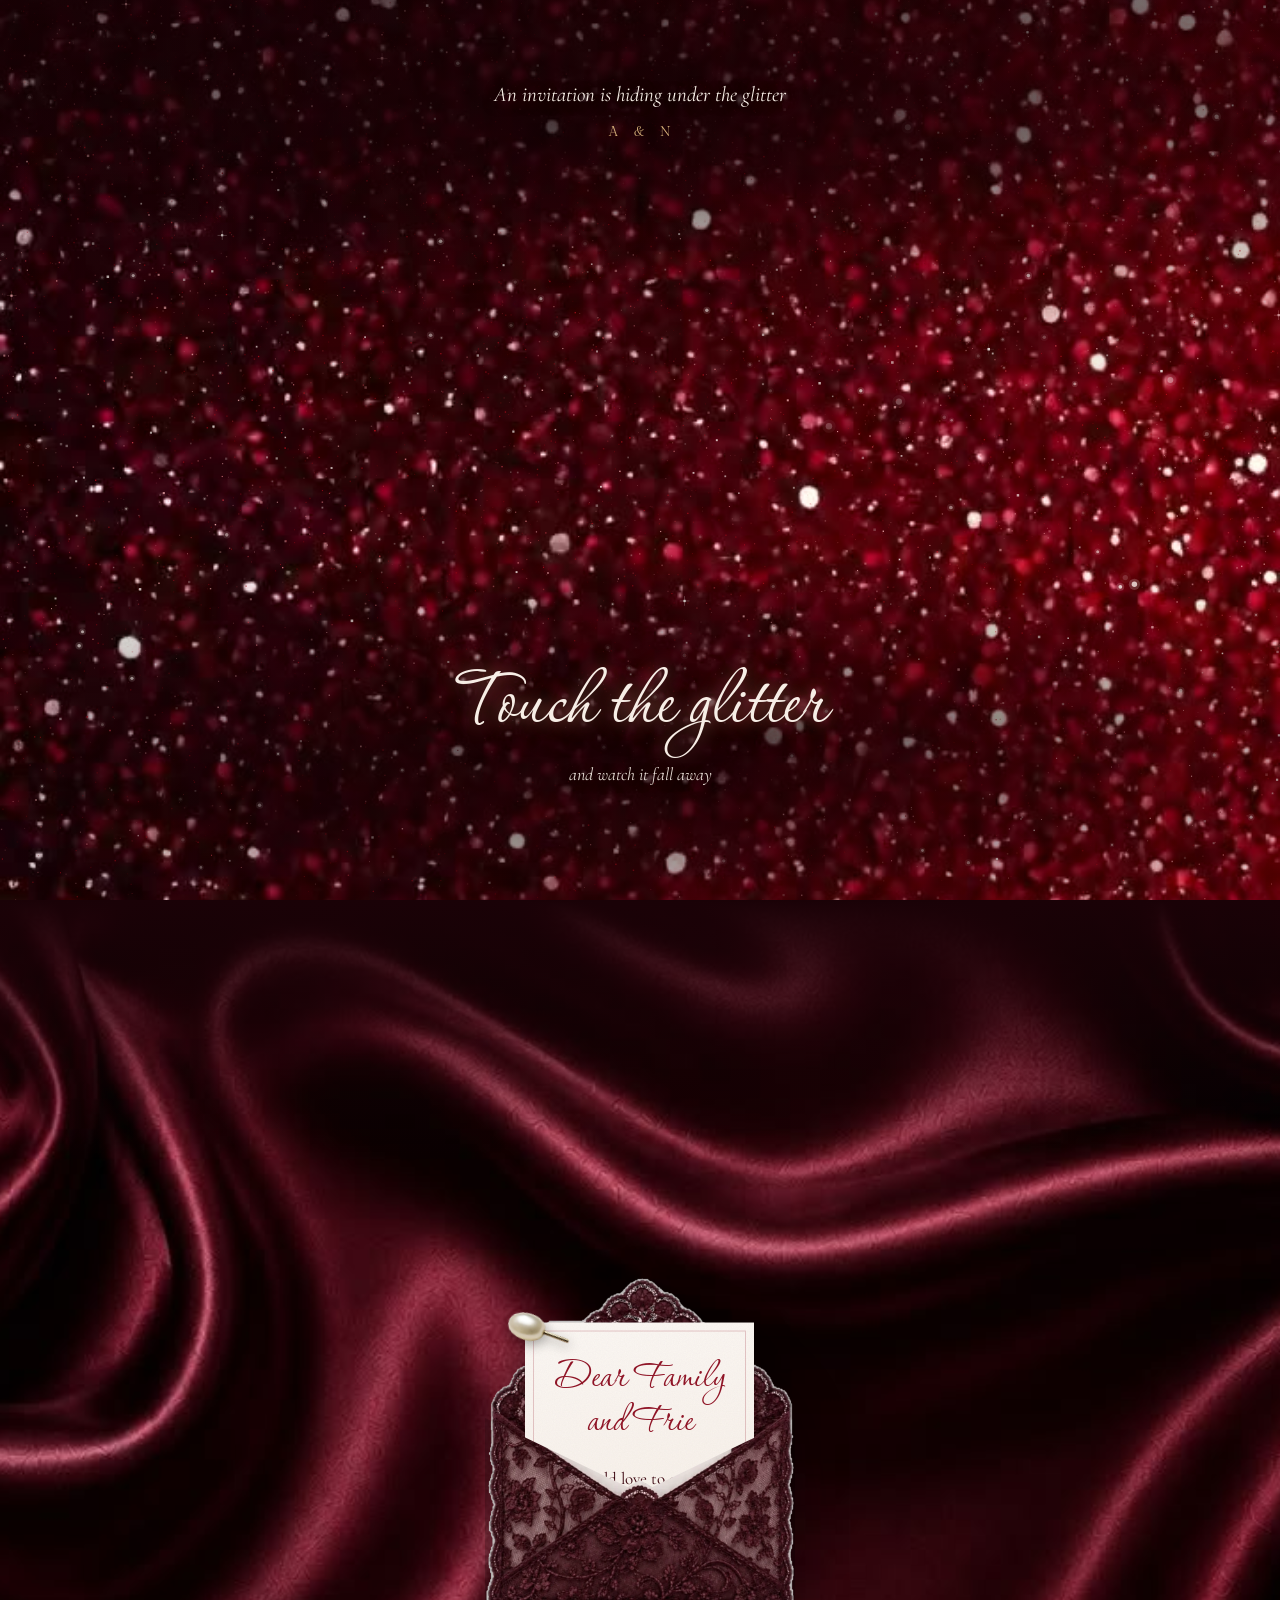
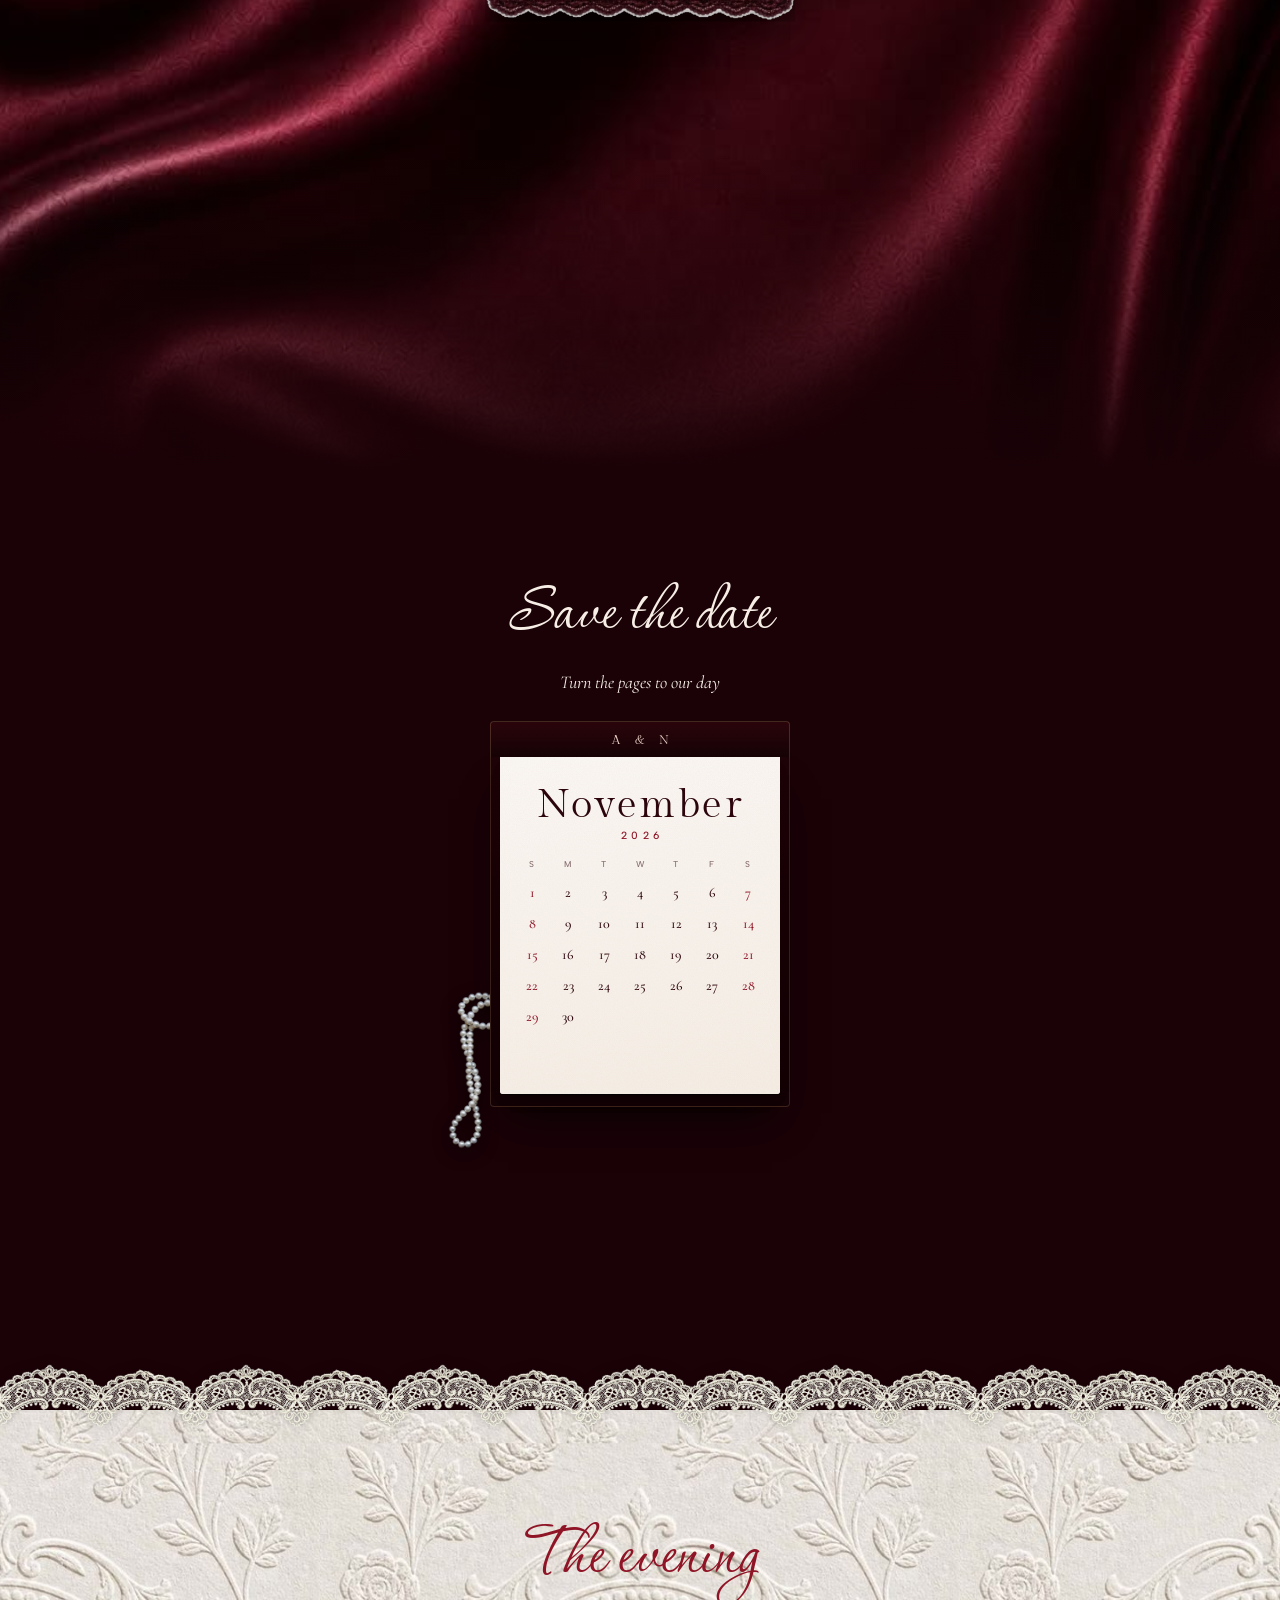
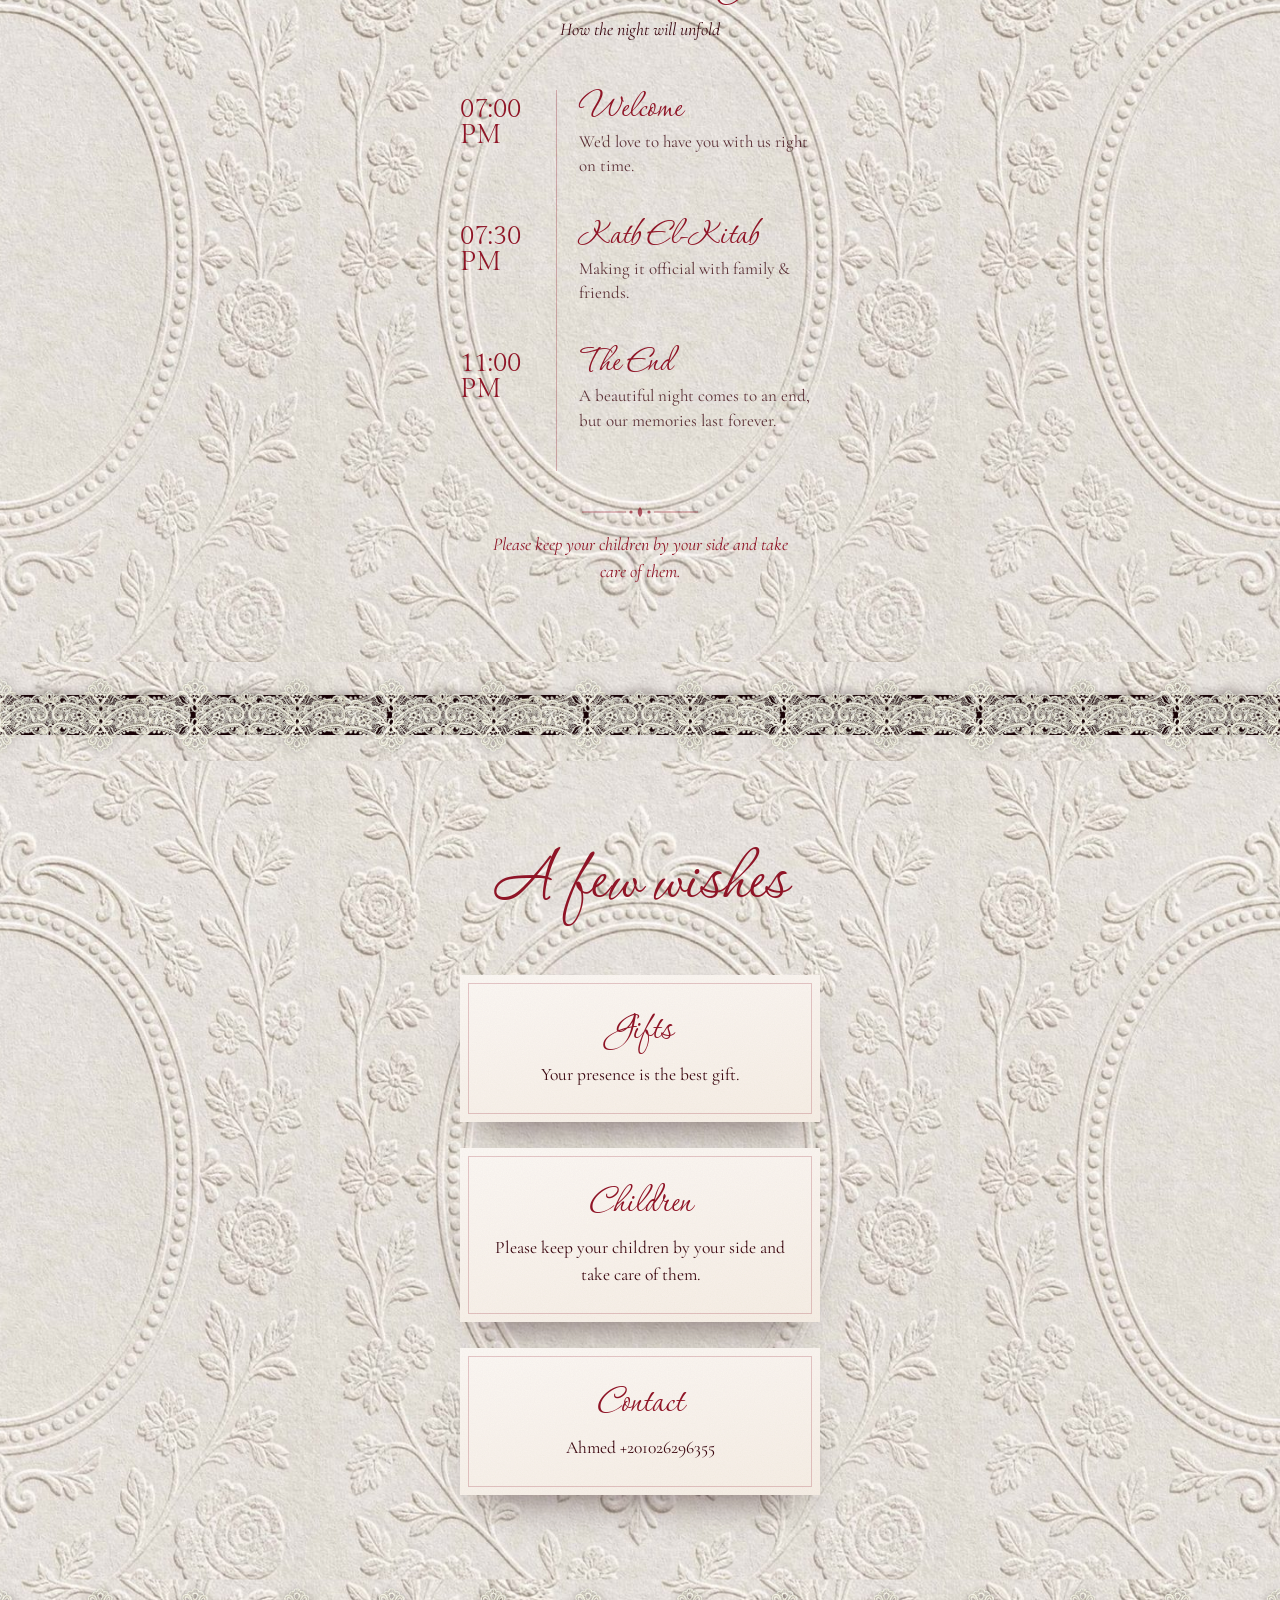
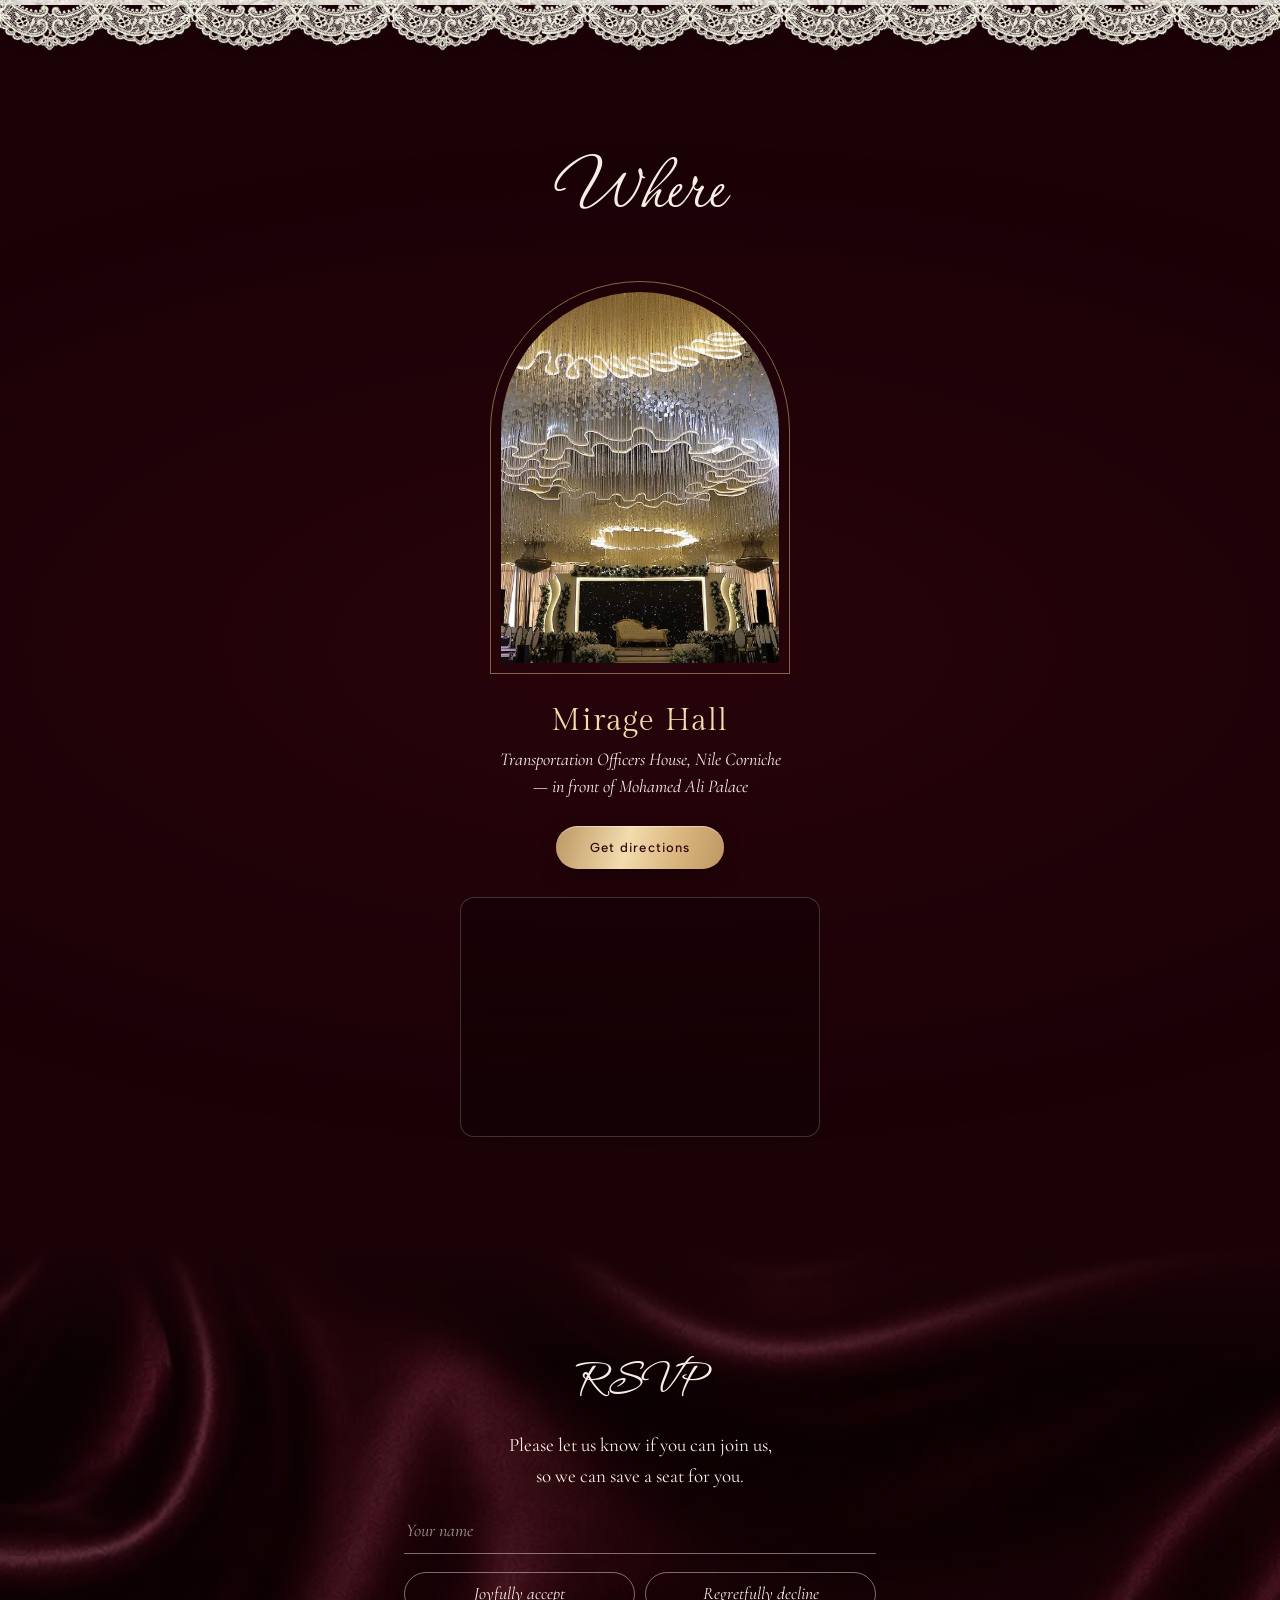
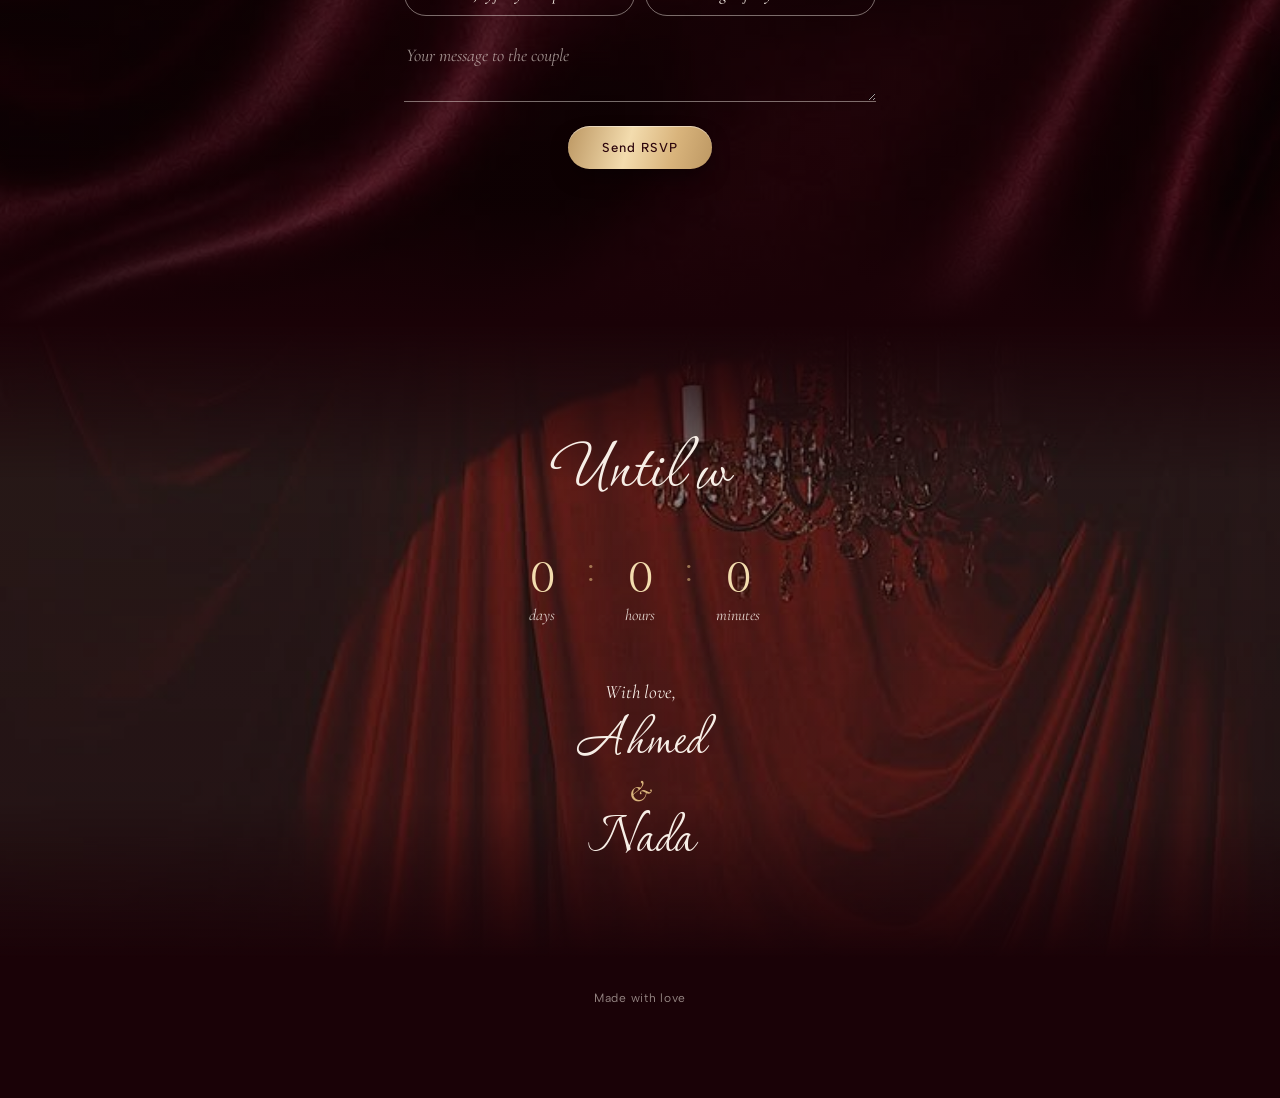
==== index.html @ 87e497a1 "Load the note on phones (version bump) Co-Authored-By: Claude Opus 5.5 <noreply@anthropic.com> Claud" ====
<!DOCTYPE html>
<html lang="en" dir="ltr">
<head>
  <meta charset="UTF-8">
  <meta name="viewport" content="width=device-width, initial-scale=1, viewport-fit=cover">
  <meta name="theme-color" content="#1a0207">
  <title>Wedding Invitation</title>
  <meta name="description" content="You are invited">
  <meta property="og:type" content="website">
  <meta property="og:image" content="assets/media/stage.jpg">
  <link rel="preconnect" href="https://fonts.googleapis.com">
  <link rel="preconnect" href="https://fonts.gstatic.com" crossorigin>
  <link id="fontsLink" rel="stylesheet" href="https://fonts.googleapis.com/css2?family=Corinthia:wght@400;700&family=Cormorant+Garamond:ital,wght@0,400;0,500;0,600;1,400;1,500;1,600&family=Gilda+Display&family=Albert+Sans:wght@500;600&display=swap">
  <link rel="stylesheet" href="assets/css/invite.css?v=20261127a">
  <link rel="preload" as="image" href="assets/media/glitter.jpg">
</head>
<body class="is-locked">
  <svg width="0" height="0" style="position:absolute" aria-hidden="true">
    <defs>
      <linearGradient id="goldG" x1="0" y1="0" x2="1" y2="1">
        <stop offset="0" stop-color="#d9b47c" class="g1"/><stop offset=".55" stop-color="#fff4dc"/><stop offset="1" stop-color="#f3dcae" class="g2"/>
      </linearGradient>
    </defs>
  </svg>

  <!-- ============ GLITTER COVER ============ -->
  <div class="cover" id="cover" role="button" tabindex="0" aria-label="Tap to open the invitation">
    <div class="cover__bg" id="coverBg" data-bg="intro.glitterImage"></div>
    <canvas class="cover__glitter" id="glitter" aria-hidden="true"></canvas>
    <div class="cover__veil"></div>
    <div class="cover__ui">
      <div class="cover__top">
        <p class="cover__hint" data-text="intro.hint"></p>
        <p class="cover__mono" data-text="intro.monogram"></p>
      </div>
      <div class="cover__bottom">
        <p class="cover__action" id="coverAction"></p>
        <p class="cover__alt" id="coverAlt"></p>
        <div class="cover__meter" id="meter" hidden><i id="meterFill"></i></div>
        <button class="cover__mic" id="micBtn" type="button" hidden>
          <svg viewBox="0 0 24 24" aria-hidden="true"><path d="M12 15a3 3 0 0 0 3-3V6a3 3 0 0 0-6 0v6a3 3 0 0 0 3 3Zm5-3a5 5 0 0 1-10 0H5a7 7 0 0 0 6 6.92V21h2v-2.08A7 7 0 0 0 19 12h-2Z"/></svg>
          <span data-text="intro.micLabel"></span>
        </button>
      </div>
    </div>
  </div>

  <!-- Optional opening film (dashboard → Opening → Opening video) -->
  <div class="film" id="film" hidden>
    <video id="filmVideo" muted playsinline webkit-playsinline preload="auto" disablepictureinpicture></video>
    <button class="film__skip" id="filmSkip" type="button">Skip ›</button>
  </div>

  <canvas class="stars" id="stars" aria-hidden="true"></canvas>

  <!-- "scroll down" cue: a pearl gliding down a thin gold thread -->
  <div class="cue" id="cue" aria-hidden="true">
    <span class="cue__text" data-text="hero.scrollHint"></span>
    <span class="cue__line"><i class="cue__pearl"></i></span>
    <span class="cue__chev"></span>
  </div>

  <main id="main">
    <!-- ============ STAGE ============ -->
    <section class="hero" id="hero">
      <div class="hero__stage">
        <img class="hero__img" id="stageImg" data-src="hero.stageImage" alt="">
        <video class="hero__film" id="heroFilm" muted playsinline webkit-playsinline preload="auto" disablepictureinpicture aria-hidden="true"></video>
        <div class="hero__beam" id="beam"></div>
        <div class="hero__ring" id="ring"></div>
        <canvas class="hero__dust" id="dust" aria-hidden="true"></canvas>
        <div class="hero__shade"></div>
      </div>
      <div class="curtain curtain--l" id="curtainL"><div class="curtain__tex"></div></div>
      <div class="curtain curtain--r" id="curtainR"><div class="curtain__tex"></div></div>

      <div class="hero__text">
        <p class="hero__eyebrow" data-type="hero.eyebrow"></p>
        <h1 class="hero__names">
          <span class="script hero__name" data-type="hero.name1"></span>
          <span class="hero__amp" data-type="hero.ampersand"></span>
          <span class="script hero__name" data-type="hero.name2"></span>
        </h1>
        <p class="hero__invite" data-type="hero.invite"></p>
        <p class="hero__date" data-type="hero.dateLine"></p>
        <p class="hero__place" data-type="hero.place"></p>
      </div>
    </section>

    <!-- ============ LETTER ============ -->
    <section class="silk-sec letter" id="letter" data-section="letter">
      <div class="silk-sec__bg" data-bg="letter.background"></div>
      <div class="letter__sticky">
        <div class="env" id="env">
          <img class="env__back" data-src="letter.envelope" alt="">
          <article class="paper card letter__card" id="letterCard">
            <img class="letter__pin" data-src="letter.pin" alt="">
            <h2 class="script title ink" data-text="letter.title"></h2>
            <p class="paper__text" data-text="letter.text"></p>
            <p class="script letter__sig ink" data-text="letter.signature"></p>
          </article>
          <img class="env__front" data-src="letter.envelope" alt="">
        </div>
      </div>
    </section>

    <!-- ============ SAVE THE DATE: turning calendar pages ============ -->
    <section class="flip" id="flip" data-section="event">
      <div class="flip__sticky">
        <h2 class="script title" data-text="event.title"></h2>
        <p class="subtitle" data-text="event.subtitle"></p>
        <div class="pad">
          <img class="pad__pearls" data-src="event.pearls" alt="">
          <div class="pad__head caps" data-text="event.padLabel"></div>
          <div class="pad__pages" id="pages"></div>
        </div>
        <!-- appears under the calendar once the wedding month is reached (like the original) -->
        <div class="when">
          <p class="when__date" data-text="event.dateText"></p>
          <p class="when__note" data-text="event.timeText"></p>
          <button class="pill" id="addCal" type="button" data-text="event.calendarButton"></button>
        </div>
      </div>
    </section>

    <!-- ============ THE EVENING ============ -->
    <section class="paper-sec" data-section="schedule">
      <h2 class="script title ink reveal" data-text="schedule.title"></h2>
      <p class="subtitle ink-soft reveal" data-text="schedule.subtitle"></p>
      <ol class="timeline" id="timeline"></ol>
      <div class="sched-note reveal" id="schedNote">
        <svg class="sched-note__orn" viewBox="0 0 120 14" aria-hidden="true"><path d="M2 7h44M74 7h44" /><path d="M60 2c-3 3-3 7 0 10 3-3 3-7 0-10Z" /><circle cx="51" cy="7" r="1.6"/><circle cx="69" cy="7" r="1.6"/></svg>
        <p class="sched-note__text" data-text="schedule.note"></p>
      </div>
    </section>

    <!-- ============ WHERE ============ -->
    <section class="dark-sec where" data-section="venue">
      <h2 class="script title reveal" data-text="venue.title"></h2>
      <figure class="arch reveal" id="arch"><img data-src="venue.image" alt=""></figure>
      <h3 class="where__name reveal" data-text="venue.name"></h3>
      <p class="where__address reveal" data-text="venue.address"></p>
      <a class="pill reveal" id="mapsBtn" target="_blank" rel="noopener" data-text="venue.button"></a>
      <div class="where__map reveal" id="mapBox"><iframe id="mapFrame" title="Map" loading="lazy" referrerpolicy="no-referrer-when-downgrade"></iframe></div>
    </section>

    <!-- ============ DRESS CODE ============ -->
    <section class="silk-sec dress" data-section="dress">
      <div class="silk-sec__bg" data-bg="dress.background"></div>
      <div class="dress__inner">
        <h2 class="script title reveal" data-text="dress.title"></h2>
        <p class="dress__text reveal" data-text="dress.text"></p>
      </div>
    </section>

    <!-- ============ A FEW WISHES ============ -->
    <section class="paper-sec" data-section="wishes">
      <h2 class="script title ink reveal" data-text="wishes.title"></h2>
      <div class="wishes" id="wishList"></div>
    </section>

    <!-- ============ QUESTIONS ============ -->
    <section class="dark-sec" data-section="faq">
      <h2 class="script title reveal" data-text="faq.title"></h2>
      <div class="faq" id="faqList"></div>
    </section>

    <!-- ============ RSVP ============ -->
    <section class="rsvp" data-section="rsvp">
      <div class="rsvp__bg" data-bg="rsvp.background"></div>
      <div class="rsvp__inner">
        <h2 class="script title reveal" data-text="rsvp.title"></h2>
        <p class="body-text reveal" data-text="rsvp.text"></p>
        <p class="rsvp__deadline caps reveal" data-text="rsvp.deadline"></p>
        <form class="rsvp__form reveal" id="rsvpForm" novalidate>
          <input class="field" name="name" required autocomplete="name" data-ph="rsvp.namePlaceholder">
          <div class="choice" role="radiogroup">
            <label><input type="radio" name="answer" value="accept" required><span data-text="rsvp.accept"></span></label>
            <label><input type="radio" name="answer" value="decline"><span data-text="rsvp.decline"></span></label>
          </div>
          <input class="field" name="guests" type="number" min="1" max="20" inputmode="numeric" id="guestsField" data-ph="rsvp.guestsPlaceholder">
          <textarea class="field" name="message" rows="2" data-ph="rsvp.messagePlaceholder"></textarea>
          <button class="pill" type="submit" data-text="rsvp.button"></button>
          <p class="rsvp__status" id="rsvpStatus" role="status" aria-live="polite"></p>
        </form>
      </div>
    </section>

    <!-- ============ UNTIL WE MEET ============ -->
    <section class="dark-sec until" id="until" data-section="closing">
      <h2 class="script title reveal" data-text="closing.title"></h2>
      <div class="countdown reveal" id="countdown">
        <div><b id="cdD">0</b><span data-text="closing.days"></span></div>
        <i>:</i>
        <div><b id="cdH">0</b><span data-text="closing.hours"></span></div>
        <i>:</i>
        <div><b id="cdM">0</b><span data-text="closing.minutes"></span></div>
        <i class="cd-sec">:</i>
        <div class="cd-sec"><b id="cdS">0</b><span data-text="closing.seconds"></span></div>
      </div>
      <p class="until__love reveal" data-text="closing.withLove"></p>
      <p class="until__names reveal">
        <span class="script" data-text="hero.name1"></span>
        <span class="until__amp" data-text="hero.ampersand"></span>
        <span class="script" data-text="hero.name2"></span>
      </p>
    </section>
    <footer class="foot" data-text="closing.footer"></footer>
  </main>

  <!-- Music -->
  <audio id="music" loop preload="auto"></audio>
  <button class="music-btn" id="musicBtn" type="button" aria-label="Pause music" hidden>
    <span class="music-btn__bars"><i></i><i></i><i></i><i></i></span>
  </button>

  <!-- config.js is always loaded fresh so published changes show at once -->
  <script>document.write('<script src="config.js?t=' + Date.now() + '"><\/script>');</script>
  <script src="assets/js/store.js?v=20261127a"></script>
  <script src="assets/js/invite.js?v=20261127a"></script>
</body>
</html>
---- assets/css/invite.css ----
/* ==========================================================
   Velvet Glitter Invitation — styles
   Colors & fonts are CSS variables set from config.js (theme).
   ========================================================== */
:root {
  --accent: #d9b47c;
  --accent2: #f3dcae;
  --bg: #1a0207;
  --bg2: #4a0915;
  --text: #f7eee6;
  --ink: #8f1426;
  --paper: #f6eee5;
  --glitter: #c0121f;
  --script: "Corinthia", "Snell Roundhand", cursive;
  --script-scale: 1;
  --pearl: var(--text);
  --body: "Cormorant Garamond", serif;
  --ui: "Gilda Display", serif;
  --gold-grad: linear-gradient(100deg, var(--accent) 0%, var(--accent2) 30%, #fff3da 50%, var(--accent2) 70%, var(--accent) 100%);
  --ease: cubic-bezier(.22, .7, .18, 1);
}

*, *::before, *::after { box-sizing: border-box; }
html { -webkit-text-size-adjust: 100%; scroll-behavior: smooth; }
html, body { margin: 0; padding: 0; }
body {
  background: var(--bg);
  color: var(--text);
  font-family: var(--body);
  font-size: 18px;
  line-height: 1.6;
  overflow-x: hidden;
  -webkit-font-smoothing: antialiased;
}
body.is-locked { overflow: hidden; height: 100svh; }
img { display: block; max-width: 100%; }
[hidden] { display: none !important; }
.is-off { display: none !important; }

.script { font-family: var(--script); font-style: var(--script-style, italic); font-weight: 400; }
.names-gold .hero__name {
  background: var(--gold-grad); background-size: 200% 100%;
  -webkit-background-clip: text; background-clip: text; color: transparent;
  animation: shimmer 8s linear infinite;
}
@keyframes shimmer { to { background-position: -200% 0; } }
.caps { font-family: var(--ui); letter-spacing: .14em; text-transform: uppercase; }
html[dir="rtl"] .caps { letter-spacing: 0; }

/* ---------- 1. Glitter cover ---------- */
.cover {
  position: fixed; inset: 0; z-index: 50;
  cursor: pointer; outline: none;
  -webkit-tap-highlight-color: transparent;
  background: var(--glitter);
  transition: background-color 1.2s ease;
}
.cover__bg {
  position: absolute; inset: 0;
  background-size: cover; background-position: center;
  transition: opacity 1.3s ease, transform 2.4s var(--ease);
}
.cover__glitter { position: absolute; inset: 0; width: 100%; height: 100%; }
.cover__ui {
  position: absolute; inset: 0;
  display: flex; flex-direction: column; align-items: center; justify-content: space-between;
  padding: calc(env(safe-area-inset-top) + 9vh) 24px calc(env(safe-area-inset-bottom) + 9vh);
  text-align: center; pointer-events: none;
  text-shadow: 0 2px 14px rgba(40, 0, 4, .85);
  transition: opacity .6s ease;
}
.cover__top { display: flex; flex-direction: column; align-items: center; gap: 14px; }
.cover__hint { font-style: italic; font-size: 21px; line-height: 1.3; margin: 0; color: var(--pearl); text-shadow: 0 2px 14px rgba(20,0,4,.9); }
.cover__veil {
  position: absolute; inset: 0; pointer-events: none; transition: opacity .8s ease;
  background:
    radial-gradient(90% 26% at 50% 12%, rgba(18,1,4,.72), transparent 70%),
    radial-gradient(100% 32% at 50% 84%, rgba(18,1,4,.8), transparent 72%),
    linear-gradient(to bottom, rgba(18,1,4,.55), rgba(18,1,4,0) 45%);
}
.cover.is-opening .cover__veil { opacity: 0; }
.cover__mono {
  font-family: var(--ui); letter-spacing: .5em; padding-inline-start: .5em; font-size: 13px; margin: 0;
  color: var(--accent);
}
.cover__bottom { display: flex; flex-direction: column; align-items: center; gap: 4px; }
.cover__action {
  margin: 0; font-family: var(--script); font-style: var(--script-style, italic); font-weight: 400;
  font-size: calc(clamp(40px, 11.5vw, 68px) * var(--script-scale)); line-height: .86;
  color: var(--pearl); text-shadow: 0 0 18px rgba(255,190,160,.5), 0 4px 30px rgba(30,0,6,.9);
  animation: breathe 2.8s ease-in-out infinite;
}
.cover__alt { margin: 10px 0 0; font-size: 18px; font-style: italic; color: var(--pearl); opacity: .92; text-shadow: 0 2px 12px rgba(20,0,4,.95); }
.cover__bottom { margin-bottom: 30px; }
.cover__meter { width: 110px; height: 2px; margin-top: 14px; border-radius: 2px; background: rgba(247, 238, 230, .25); overflow: hidden; }
.cover__meter i { display: block; height: 100%; width: 0; background: linear-gradient(90deg, var(--accent2), var(--accent)); transition: width .12s linear; }
.cover__mic {
  pointer-events: auto; margin-top: 14px;
  display: inline-flex; align-items: center; gap: 8px;
  font: inherit; font-size: 14px; color: #fff3ea;
  background: rgba(30, 0, 4, .35); border: 1px solid rgba(255, 230, 215, .4);
  border-radius: 999px; padding: 7px 16px; cursor: pointer;
  backdrop-filter: blur(4px); -webkit-backdrop-filter: blur(4px);
}
.cover__mic svg { width: 16px; height: 16px; fill: currentColor; }
.cover__mic.is-listening { border-color: #fff; box-shadow: 0 0 0 0 rgba(255,255,255,.6); animation: ping 1.4s infinite; }
@keyframes ping { 70% { box-shadow: 0 0 0 12px rgba(255,255,255,0); } 100% { box-shadow: 0 0 0 0 rgba(255,255,255,0); } }
@keyframes breathe { 50% { opacity: .65; transform: scale(.985); } }

.cover.is-opening { background-color: transparent; pointer-events: none; }
.cover.is-opening .cover__bg { opacity: 0; transform: translateY(6%) scale(1.04); }
.cover.is-opening .cover__ui { opacity: 0; }
.cover.is-gone { display: none; }

/* ---------- Optional opening film ---------- */
.film { position: fixed; inset: 0; z-index: 45; background: #000; transition: opacity 1.2s ease; }
.film video { width: 100%; height: 100%; object-fit: cover; }
.film.is-fading { opacity: 0; pointer-events: none; }
.film__skip {
  position: absolute; right: 16px; bottom: calc(env(safe-area-inset-bottom) + 16px);
  font: inherit; font-size: 14px; color: #fff; background: rgba(0,0,0,.35);
  border: 1px solid rgba(255,255,255,.35); border-radius: 999px; padding: 6px 14px; cursor: pointer;
}

/* ---------- 2. Stage / hero ---------- */
.hero {
  position: relative; height: var(--hero-h, 150svh); min-height: 560px; overflow: hidden;
  background: #120204;
}
.hero__stage { position: absolute; inset: 0; }
.hero__img {
  position: absolute; inset: 0; width: 100%; height: 100%;
  object-fit: cover; object-position: 50% 70%;
  transform: scale(1.12); filter: brightness(.22) saturate(.85);
  transition: transform 9s var(--ease), filter 5s ease;
}
.is-open .hero__img { transform: scale(1); filter: brightness(1) saturate(1); }
/* opening film played inside the stage (dashboard → Opening → Opening video) */
.hero__film { position: absolute; inset: 0; width: 100%; height: 100%; object-fit: cover; display: none; }
.film-playing .hero__film { display: block; }
.film-playing .hero__img, .film-playing .curtain, .film-playing .hero__dust { display: none; }
.cover.is-fast { transition: opacity .35s ease; opacity: 0; pointer-events: none; }

.hero__beam {
  position: absolute; inset: 0; pointer-events: none; mix-blend-mode: screen; opacity: 0;
  background:
    linear-gradient(108deg, transparent 0 34%, rgba(255, 170, 170, .0) 34%, rgba(255, 190, 185, .26) 46%, rgba(255, 200, 195, .32) 52%, rgba(255, 170, 170, .0) 70%);
  clip-path: polygon(30% 0, 40% 0, 92% 92%, 18% 92%);
  filter: blur(6px);
  transition: opacity 2.5s ease 1.8s;
  animation: beam 5s ease-in-out infinite;
}
.is-open .hero__beam.on { opacity: 1; }
@keyframes beam { 50% { filter: blur(8px) brightness(1.25); } }
.hero__ring {
  position: absolute; left: 50%; bottom: 8%; width: 76%; aspect-ratio: 4 / 1;
  transform: translateX(-50%); border-radius: 50%;
  border: 2px solid rgba(255, 190, 180, .9);
  box-shadow: 0 0 18px 4px rgba(255, 120, 120, .6), inset 0 0 18px 4px rgba(255, 140, 130, .5);
  opacity: 0; transition: opacity 2s ease 2.4s; pointer-events: none;
  animation: ringPulse 3.4s ease-in-out infinite;
}
.is-open .hero__ring.on { opacity: 1; }
@keyframes ringPulse { 50% { box-shadow: 0 0 30px 8px rgba(255, 120, 120, .75), inset 0 0 24px 6px rgba(255, 140, 130, .6); } }
.hero__dust { position: absolute; inset: 0; width: 100%; height: 100%; pointer-events: none; mix-blend-mode: screen; }
.hero__shade {
  position: absolute; inset: 0; pointer-events: none;
  background:
    linear-gradient(to bottom, rgba(18, 2, 4, .78) 0%, rgba(18, 2, 4, .35) 32%, rgba(18, 2, 4, 0) 52%),
    linear-gradient(to top, var(--bg) 0%, rgba(28, 5, 8, 0) 14%);
}

/* velvet curtains */
.curtain {
  position: absolute; top: 0; bottom: 0; width: 50.5%; z-index: 3; pointer-events: none;
  background-color: #6d0712;
  background-image:
    linear-gradient(to bottom, rgba(0,0,0,.55), rgba(0,0,0,0) 18%, rgba(0,0,0,0) 72%, rgba(0,0,0,.6)),
    repeating-linear-gradient(90deg, rgba(0,0,0,.34) 0%, rgba(0,0,0,0) 2.6%, rgba(255,90,100,.10) 4.4%, rgba(0,0,0,0) 6.2%, rgba(0,0,0,.30) 9.4%),
    repeating-linear-gradient(90deg, rgba(30,0,4,.5) 0%, rgba(150,14,30,.0) 3%, rgba(214,40,56,.42) 5.6%, rgba(150,14,30,0) 8.4%, rgba(30,0,4,.55) 13.6%),
    linear-gradient(90deg, #4d040b, #8f0d1b 50%, #4d040b);
  box-shadow: 0 0 50px rgba(0,0,0,.75);
  transition: width 3.6s cubic-bezier(.55, 0, .2, 1), border-radius 3.6s ease;
}
.curtain--l { left: 0; border-bottom-right-radius: 0; }
.curtain--r { right: 0; }
.curtain__tex {
  position: absolute; inset: 0;
  background-size: 100% 100%; background-repeat: no-repeat;
}
.curtain--r .curtain__tex { transform: scaleX(-1); }
.curtain--l::after, .curtain--r::after {
  content: ""; position: absolute; top: 0; bottom: 0; width: 14px;
  background: linear-gradient(90deg, rgba(0,0,0,.5), transparent);
}
.curtain--l::after { right: 0; transform: scaleX(-1); }
.curtain--r::after { left: 0; }
.is-open .curtain { width: 11%; }
.is-open .curtain--l { border-bottom-right-radius: 60% 18%; }
.is-open .curtain--r { border-bottom-left-radius: 60% 18%; }
.no-curtains .curtain { display: none; }

.hero__text {
  position: absolute; z-index: 4; left: 0; right: 0; top: calc(env(safe-area-inset-top) + 7vh);
  text-align: center; padding: 0 22px;
}
.hero__eyebrow { margin: 0 0 4px; font-style: italic; font-size: 20px; color: var(--text); min-height: 1.5em; }
.hero__names { margin: 0; font-weight: 400; line-height: 1; display: flex; flex-direction: column; align-items: center; }
.hero__name { font-weight: 400; font-size: calc(clamp(52px, 15.5vw, 92px) * var(--script-scale)); line-height: .9; padding: 0 .12em .08em; display: inline-block; min-height: .9em; }
.names-pearl .hero__name { color: var(--pearl); text-shadow: 0 0 24px rgba(255,170,150,.35), 0 6px 30px rgba(20,0,4,.7); }
.hero__amp { font-family: var(--body); font-style: italic; font-weight: 500; font-size: calc(clamp(52px, 15.5vw, 92px) * var(--script-scale) * .5); line-height: 1; color: var(--accent); margin: 2px 0; min-height: 1em; }
.hero__invite { margin: 14px 0 0; font-style: italic; font-size: 19px; color: var(--text); min-height: 1.3em; }
.hero__date { margin: 14px 0 0; font-family: var(--ui); font-size: 20px; letter-spacing: .32em; padding-inline-start: .32em; color: var(--accent); min-height: 1.2em; }
.hero__place { margin: 8px 0 0; font-style: italic; font-size: 17px; color: var(--text); opacity: .95; min-height: 1.3em; }
.hero__text { text-shadow: 0 2px 16px rgba(20,0,4,.8); }
.caret {
  display: inline-block; width: 2px; height: .9em; margin-inline-start: 2px; vertical-align: -.08em;
  background: var(--accent); animation: caret .9s steps(1) infinite; display: none;
  -webkit-text-fill-color: initial;
}
@keyframes caret { 50% { opacity: 0; } }
.fade-wait { opacity: 0; transform: translateY(6px); transition: opacity 1s ease, transform 1.2s var(--ease); }
.fade-wait.fade-in { opacity: 1; transform: none; }
.show-caret .caret { display: inline-block; }
/* scroll cue: italic words, a thin gold thread with a pearl gliding down it, a fine chevron */
.cue {
  position: fixed; z-index: 30; left: 50%; bottom: calc(env(safe-area-inset-bottom) + 20px); transform: translate(-50%, 8px);
  display: flex; flex-direction: column; align-items: center; gap: 8px; pointer-events: none;
  opacity: 0; transition: opacity .9s ease, transform .9s var(--ease);
}
body.is-typed:not(.cue-off) .cue { opacity: 1; transform: translate(-50%, 0); }
.cue__text { font: italic 400 15px/1 var(--body); letter-spacing: .06em; color: var(--pearl); text-shadow: 0 2px 10px rgba(20, 0, 4, .9); }
.cue__line { position: relative; width: 1px; height: 40px; background: linear-gradient(color-mix(in srgb, var(--accent) 10%, transparent), color-mix(in srgb, var(--accent) 70%, transparent)); }
.cue__pearl {
  position: absolute; left: 50%; top: 0; width: 7px; height: 7px; margin-left: -3.5px; border-radius: 50%;
  background: radial-gradient(circle at 35% 30%, #fff 0, #f1e8df 45%, #b9aa9b 100%);
  box-shadow: 0 0 8px rgba(255, 238, 220, .7); animation: cueDrop 2.4s cubic-bezier(.45, 0, .35, 1) infinite;
}
@keyframes cueDrop { 0% { top: -2px; opacity: 0; } 15% { opacity: 1; } 75% { top: 34px; opacity: 1; } 100% { top: 38px; opacity: 0; } }
.cue__chev { width: 9px; height: 9px; margin-top: -7px; border-right: 1px solid var(--accent); border-bottom: 1px solid var(--accent); transform: rotate(45deg); opacity: .85; animation: cueChev 2.4s ease-in-out infinite; }
@keyframes cueChev { 0%, 60% { opacity: .35; } 80% { opacity: 1; } 100% { opacity: .35; } }
@media (prefers-reduced-motion: reduce) { .cue__pearl, .cue__chev { animation: none; } }
@keyframes drip { 0% { transform: scaleY(0); transform-origin: top; } 50% { transform: scaleY(1); transform-origin: top; } 51% { transform-origin: bottom; } 100% { transform: scaleY(0); transform-origin: bottom; } }

@keyframes letter { to { opacity: 1; transform: none; filter: none; } }
@keyframes fadeUp { from { opacity: 0; transform: translateY(14px); } to { opacity: 1; transform: none; } }
@keyframes fadeIn { to { opacity: 1; } }

/* ---------- Page & shared pieces ---------- */
main { position: relative; z-index: 1; }
.stars { position: fixed; inset: 0; width: 100%; height: 100%; z-index: 0; pointer-events: none; }

.title {
  font-family: var(--script); font-style: var(--script-style, italic); font-weight: 400;
  font-size: calc(clamp(46px, 13.5vw, 66px) * var(--script-scale)); line-height: 1;
  margin: 0; padding: 0 .1em .12em; color: var(--pearl);
}
.ink { color: var(--ink); }
.ink-soft { color: color-mix(in srgb, var(--ink) 75%, #2a0008); }
.subtitle { margin: 10px 0 0; font-style: italic; font-size: 19px; color: var(--pearl); }
.body-text { margin: 14px auto; font-size: 19px; max-width: 30em; white-space: pre-line; }

.reveal { opacity: 0; transform: translateY(26px); transition: opacity 1.1s var(--ease), transform 1.1s var(--ease); }
.reveal.in { opacity: 1; transform: none; }

/* gold pill button */
.pill {
  display: inline-block; border: 0; cursor: pointer; text-decoration: none;
  font-family: "Albert Sans", system-ui, sans-serif; font-weight: 600; font-size: 13px; letter-spacing: .06em;
  color: #2c050c; padding: 15px 34px; border-radius: 999px;
  background: linear-gradient(105deg, color-mix(in srgb, var(--accent) 70%, #7a5528) 0%, var(--accent2) 42%, var(--accent) 72%, color-mix(in srgb, var(--accent) 70%, #7a5528) 100%);
  box-shadow: 0 10px 26px -10px rgba(0,0,0,.6), inset 0 1px 0 rgba(255,255,255,.45);
  transition: transform .2s ease, filter .2s ease;
}
.pill:hover { filter: brightness(1.06); }
.pill:active { transform: scale(.97); }

/* paper look (letter card, wish cards, paper sections) */
.paper {
  background:
    url("data:image/svg+xml,%3Csvg xmlns='http://www.w3.org/2000/svg' width='220' height='220'%3E%3Cfilter id='n'%3E%3CfeTurbulence type='fractalNoise' baseFrequency='.85' numOctaves='2' stitchTiles='stitch'/%3E%3CfeColorMatrix values='0 0 0 0 .42 0 0 0 0 .28 0 0 0 0 .22 0 0 0 .07 0'/%3E%3C/filter%3E%3Crect width='220' height='220' filter='url(%23n)'/%3E%3C/svg%3E") 0 0 / 220px,
    linear-gradient(170deg, color-mix(in srgb, var(--paper) 40%, #fff), var(--paper));
  color: #3b0710;
}
.card { position: relative; padding: 34px 26px; text-align: center; box-shadow: 0 24px 40px -22px rgba(30, 0, 6, .55); }
.card::before { content: ""; position: absolute; inset: 8px; border: 1px solid color-mix(in srgb, var(--ink) 22%, transparent); pointer-events: none; }

/* ---------- Letter on silk ---------- */
.silk-sec { position: relative; overflow: hidden; text-align: center; }
.silk-sec__bg { position: absolute; inset: -4%; background-size: cover; background-position: center; animation: silk 26s ease-in-out infinite alternate; }
@keyframes silk { to { transform: scale(1.08) translate(-1.5%, 1%); } }
.silk-sec::after { content: ""; position: absolute; inset: 0; pointer-events: none; background: linear-gradient(var(--bg), rgba(0,0,0,0) 22%, rgba(0,0,0,0) 72%, var(--bg)); }
.letter { height: 130svh; padding: 0; }
.letter__sticky { position: sticky; top: 0; height: 100svh; display: flex; align-items: center; justify-content: center; padding-top: 22svh; z-index: 1; }
.env { position: relative; width: min(310px, 82vw); aspect-ratio: 896 / 997; }
.env img.env__back, .env img.env__front { position: absolute; inset: 0; width: 100%; height: 100%; object-fit: contain; filter: drop-shadow(0 18px 26px rgba(0,0,0,.45)); }
.env__front { z-index: 3; clip-path: polygon(0 41%, 46% 61%, 50% 59%, 54% 61%, 100% 41%, 100% 100%, 0 100%); }
.env__back { z-index: 1; }
.letter__card {
  position: absolute; z-index: 2; left: 13%; right: 13%; bottom: 36%;
  padding: 34px 16px 30px; will-change: transform;
}
.env.no-env .letter__card { position: relative; left: auto; right: auto; bottom: auto; }
.letter__card .title { font-size: calc(clamp(34px, 9.5vw, 46px) * var(--script-scale)); line-height: 1.05; }
.letter__pin { position: absolute; top: -14px; left: -16px; width: 58px; transform: rotate(-12deg); filter: drop-shadow(0 4px 6px rgba(0,0,0,.35)); }
.paper__text { margin: 16px auto 18px; font-size: 17px; line-height: 1.6; max-width: 15em; white-space: pre-line; }
.letter__sig { margin: 0; font-size: calc(30px * var(--script-scale)); line-height: 1.05; }

/* ---------- Save the date: turning calendar pages ---------- */
.flip { position: relative; }
.flip__sticky {
  position: relative; min-height: 100svh; padding-top: 70px !important; padding-bottom: 70px !important; overflow: hidden;
  display: flex; flex-direction: column; align-items: center; justify-content: center;
  padding: 0 20px; text-align: center;
}
.pad { position: relative; width: min(300px, 80vw); margin-top: 26px; perspective: 2600px; }
/* pearls tucked behind the calendar: only the left part shows, hanging past the bottom corner */
.pad__pearls { position: absolute; left: -42px; top: 70%; width: 104px; z-index: 0; filter: drop-shadow(0 6px 8px rgba(0,0,0,.55)); }
.pad__head {
  position: relative; z-index: 3; height: 36px; display: grid; place-items: center;
  background: linear-gradient(#2a050b, #150205); border: 1px solid rgba(217, 180, 124, .22); border-bottom: 0;
  border-radius: 4px 4px 0 0; color: #ecd2c8; font-family: var(--ui); font-size: 12px; letter-spacing: .55em; padding-inline-start: .55em;
}
/* dark board the pages are fixed to */
.pad__pages {
  position: relative; z-index: 2; height: 350px; transform-style: preserve-3d;
  background: linear-gradient(#1d0307, #130105); border: 1px solid rgba(217, 180, 124, .18); border-top: 0;
  border-radius: 0 0 4px 4px; box-shadow: 0 24px 40px -18px rgba(0,0,0,.8);
}
.page {
  position: absolute; left: 9px; right: 9px; top: 0; bottom: 12px;
  transform-origin: 50% 0; transform-style: preserve-3d;
  transition: transform .62s cubic-bezier(.45, .05, .55, .95);
}
.page__front, .page__back { position: absolute; inset: 0; backface-visibility: hidden; -webkit-backface-visibility: hidden; border-radius: 0 0 3px 3px; }
.page__front { padding: 28px 14px 14px; box-shadow: 0 1px 0 rgba(0,0,0,.3), 0 8px 14px -10px rgba(0,0,0,.6); }
/* the back of a turned page, seen for a moment above the calendar */
.page__back { transform: rotateX(180deg); background: linear-gradient(rgba(80, 40, 50, .55), rgba(35, 8, 15, .45)); transition: opacity .4s ease .5s; }
/* the next page starts in the shadow of the page being lifted */
.page__front::after {
  content: ""; position: absolute; inset: 0; pointer-events: none; border-radius: inherit;
  background: linear-gradient(rgba(70, 30, 45, .42), rgba(70, 30, 45, .08) 70%);
  opacity: 0; transition: opacity .6s ease .2s;
}
.page.is-under .page__front::after { opacity: 1; transition: none; }
.page.is-turned { transform: rotateX(104deg); visibility: hidden; transition: transform .62s cubic-bezier(.45, .05, .55, .95), visibility 0s 1s; }
.page.is-turned .page__back { opacity: 0; }
.page__month { margin: 0; font-family: var(--body); font-weight: 500; font-size: 44px; line-height: 1; color: #2c050c; letter-spacing: .02em; }
.page__year { margin: 6px 0 18px; font-family: var(--ui); font-size: 11px; font-weight: 600; letter-spacing: .4em; padding-inline-start: .4em; color: var(--ink); }
.page__grid { display: grid; grid-template-columns: repeat(7, 1fr); row-gap: 3px; font-family: var(--body); font-weight: 500; font-size: 15.5px; color: #2c050c; }
.page__grid .wd { font-family: "Albert Sans", sans-serif; font-size: 9px; letter-spacing: .1em; opacity: .55; padding-bottom: 8px; }
.page__grid .we { color: var(--ink); }
.page__grid .d { position: relative; height: 28px; display: grid; place-items: center; }
.page__grid .num { position: relative; display: inline-block; line-height: 1; isolation: isolate; }
/* heart centred on the number (its lobes are higher than its middle), tilted */
.page__ring { position: absolute; z-index: -1; width: 40px; height: 38px; left: 50%; top: 50%; transform: translate(-50%, -54%) rotate(var(--heart-tilt, 35deg)); overflow: visible; pointer-events: none; }
.page__ring path { fill: none; stroke: var(--ink); stroke-width: 1.5; stroke-linecap: round; stroke-linejoin: round; stroke-dasharray: 100; stroke-dashoffset: 100; transition: stroke-dashoffset 1.6s cubic-bezier(.6, .05, .3, 1) .25s, fill .8s ease 1.6s; }
.flip.is-done .page__ring path { stroke-dashoffset: 0; fill: color-mix(in srgb, var(--ink) 10%, transparent); }

.when { position: relative; z-index: 3; text-align: center; margin-top: 30px; opacity: 0; transform: translateY(14px); transition: opacity .8s ease, transform .9s var(--ease); pointer-events: none; }
.flip.is-done .when { opacity: 1; transform: none; pointer-events: auto; }
@media (max-height: 720px) { .pad__pages { height: 300px; } .page__month { font-size: 36px; } .page__grid .d { height: 23px; } .when { margin-top: 18px; } .flip__sticky .title { font-size: calc(40px * var(--script-scale)); } }
.when__date { margin: 0; font-family: var(--ui); font-size: 22px; letter-spacing: .05em; color: var(--pearl); }
.when__note { margin: 6px 0 18px; font-style: italic; font-size: 18px; color: var(--pearl); }

/* ---------- Paper sections (The evening, A few wishes) ---------- */
.paper-sec { position: relative; padding: 110px 24px 110px; text-align: center; }
.paper-sec { background: inherit; }
.paper-sec::before { content: ""; position: absolute; inset: 0; z-index: -1; }
.paper-sec { isolation: isolate; }
.paper-sec::before {
  background:
    url("data:image/svg+xml,%3Csvg xmlns='http://www.w3.org/2000/svg' width='220' height='220'%3E%3Cfilter id='n'%3E%3CfeTurbulence type='fractalNoise' baseFrequency='.85' numOctaves='2' stitchTiles='stitch'/%3E%3CfeColorMatrix values='0 0 0 0 .42 0 0 0 0 .28 0 0 0 0 .22 0 0 0 .07 0'/%3E%3C/filter%3E%3Crect width='220' height='220' filter='url(%23n)'/%3E%3C/svg%3E") 0 0 / 220px,
    var(--paper);
}
.paper-sec .subtitle { color: #3b0710; }
.paper-sec { z-index: 2; margin: 40px 0; }
.paper-sec > .lace { position: absolute; left: 0; right: 0; height: 54px; background: url("data:image/svg+xml,%3Csvg xmlns='http://www.w3.org/2000/svg' width='64' height='36' viewBox='0 0 64 36'%3E%3Cdefs%3E%3Cfilter id='s' x='-10%25' y='-10%25' width='120%25' height='140%25'%3E%3CfeDropShadow dx='0' dy='1.6' stdDeviation='1.3' flood-color='%23000' flood-opacity='.45'/%3E%3C/filter%3E%3C/defs%3E%3Cg filter='url(%23s)'%3E%3Cpath fill='%23f7f1e8' d='M0 0H64V13C64 22 57 29 48 29C42 29 38 25 32 25C26 25 22 29 16 29C7 29 0 22 0 13Z'/%3E%3Cg fill='%23f7f1e8'%3E%3Ccircle cx='8' cy='29.5' r='1.6'/%3E%3Ccircle cx='16' cy='31' r='1.6'/%3E%3Ccircle cx='24' cy='29.5' r='1.6'/%3E%3Ccircle cx='40' cy='29.5' r='1.6'/%3E%3Ccircle cx='48' cy='31' r='1.6'/%3E%3Ccircle cx='56' cy='29.5' r='1.6'/%3E%3C/g%3E%3C/g%3E%3Cg fill='%23d8ccbd'%3E%3Ccircle cx='8' cy='5' r='1.3'/%3E%3Ccircle cx='16' cy='5' r='1.3'/%3E%3Ccircle cx='24' cy='5' r='1.3'/%3E%3Ccircle cx='32' cy='5' r='1.3'/%3E%3Ccircle cx='40' cy='5' r='1.3'/%3E%3Ccircle cx='48' cy='5' r='1.3'/%3E%3Ccircle cx='56' cy='5' r='1.3'/%3E%3Ccircle cx='0' cy='5' r='1.3'/%3E%3Ccircle cx='64' cy='5' r='1.3'/%3E%3Ccircle cx='16' cy='17' r='3.2'/%3E%3Ccircle cx='48' cy='17' r='3.2'/%3E%3Ccircle cx='16' cy='11.5' r='1.3'/%3E%3Ccircle cx='16' cy='22.5' r='1.3'/%3E%3Ccircle cx='10.5' cy='17' r='1.3'/%3E%3Ccircle cx='21.5' cy='17' r='1.3'/%3E%3Ccircle cx='48' cy='11.5' r='1.3'/%3E%3Ccircle cx='48' cy='22.5' r='1.3'/%3E%3Ccircle cx='42.5' cy='17' r='1.3'/%3E%3Ccircle cx='53.5' cy='17' r='1.3'/%3E%3Ccircle cx='32' cy='14' r='1'/%3E%3Ccircle cx='28' cy='11' r='.9'/%3E%3Ccircle cx='36' cy='11' r='.9'/%3E%3Ccircle cx='0' cy='14' r='1'/%3E%3Ccircle cx='64' cy='14' r='1'/%3E%3C/g%3E%3Cpath d='M0 9.5H64' stroke='%23e2d7ca' stroke-width='.8'/%3E%3C/svg%3E") 0 0 / 96px 54px repeat-x; pointer-events: none; z-index: 3; }
.paper-sec > .lace--top { top: -40px; transform: scaleY(-1); }
.paper-sec > .lace--bottom { bottom: -40px; }
.has-paper-tex .paper-sec::before { background: var(--paper) var(--paper-tex) center / 640px; }
.has-paper-tex .paper-sec > .emboss { display: none; }
.has-lace-img .paper-sec > .lace { height: 64px; background: var(--lace-img) center top / auto 64px repeat-x; filter: drop-shadow(0 3px 4px rgba(20,0,4,.35)); }
.has-lace-img .paper-sec > .lace--top { top: -46px; }
.has-lace-img .paper-sec > .lace--bottom { bottom: -46px; }
.paper-sec > .emboss { position: absolute; inset: 40px 14px; width: calc(100% - 28px); height: calc(100% - 80px); z-index: -1; pointer-events: none; }
.paper-sec > *:not(.lace):not(.emboss) { position: relative; }

.timeline { list-style: none; margin: 48px auto 0; padding: 0; max-width: 360px; text-align: start; }
.timeline li { display: grid; grid-template-columns: 74px 1fr; column-gap: 22px; }
.timeline time { font-size: 24px; color: var(--ink); padding-top: 6px; }
.timeline .tl__body { position: relative; padding: 0 0 38px 22px; border-inline-start: 1px solid color-mix(in srgb, var(--ink) 30%, transparent); opacity: .35; transition: opacity 1.2s ease; }
.timeline li.in .tl__body { opacity: 1; }
.timeline b { display: block; font-family: var(--script); font-weight: 400; font-size: calc(30px * var(--script-scale)); line-height: 1.1; color: var(--ink); }
.timeline span { display: block; font-size: 17px; color: #3b0710; opacity: .8; }

.wishes { display: grid; gap: 26px; max-width: 360px; margin: 44px auto 0; }
.wishes .card b { display: block; font-family: var(--script); font-weight: 400; font-size: calc(32px * var(--script-scale)); line-height: 1.1; color: var(--ink); margin-bottom: 8px; }
.wishes .card p { margin: 0; font-size: 17px; white-space: pre-line; }

/* ---------- Dark sections ---------- */
.dark-sec { position: relative; padding: 110px 24px; text-align: center; background: radial-gradient(120% 60% at 50% 50%, color-mix(in srgb, var(--bg2) 30%, transparent), transparent 70%); }
.where .arch {
  width: min(300px, 80vw); margin: 40px auto 30px; padding: 10px;
  border: 1px solid color-mix(in srgb, var(--accent) 55%, transparent); border-radius: 999px 999px 0 0;
}
.where .arch img { width: 100%; aspect-ratio: 3 / 4; object-fit: cover; border-radius: 999px 999px 0 0; }
.where__name { margin: 0; font-family: var(--ui); font-weight: 400; font-size: 26px; letter-spacing: .06em; color: var(--accent2); }
.where__address { margin: 8px 0 26px; font-style: italic; font-size: 18px; white-space: pre-line; }
.where__map { width: min(360px, 100%); height: 240px; margin: 28px auto 0; border-radius: 14px; overflow: hidden; border: 1px solid rgba(247, 238, 230, .2); background: rgba(0,0,0,.25); }
.where__map iframe { width: 100%; height: 100%; border: 0; filter: sepia(.45) hue-rotate(-28deg) saturate(.9) brightness(.97); }

.dress { padding: 150px 24px; }
.dress__inner { position: relative; z-index: 1; }
.dress__text { margin: 18px auto 0; font-size: 19px; white-space: pre-line; }

.faq { max-width: 380px; margin: 40px auto 0; text-align: start; border-top: 1px solid rgba(247, 238, 230, .18); }
.faq details { border-bottom: 1px solid rgba(247, 238, 230, .18); }
.faq summary { list-style: none; cursor: pointer; display: flex; justify-content: space-between; align-items: center; gap: 12px; padding: 18px 0; font-size: 18px; }
.faq summary::-webkit-details-marker { display: none; }
.faq summary::after { content: ""; width: 9px; height: 9px; border-right: 1px solid currentColor; border-bottom: 1px solid currentColor; transform: rotate(45deg) translateY(-3px); transition: transform .3s ease; flex: none; }
.faq details[open] summary::after { transform: rotate(225deg); }
.faq details p { margin: 0 0 18px; font-size: 17px; opacity: .85; white-space: pre-line; }

/* ---------- RSVP ---------- */
.rsvp { position: relative; overflow: hidden; text-align: center; }
.rsvp__bg { position: absolute; inset: -4%; background-size: cover; background-position: center; filter: brightness(.6); animation: silk 24s ease-in-out infinite alternate; }
.rsvp::before { content: ""; position: absolute; inset: 0; z-index: 1; background: linear-gradient(var(--bg), rgba(26,2,7,.35) 18%, rgba(26,2,7,.35) 82%, var(--bg)); }
.rsvp__inner { position: relative; z-index: 2; max-width: 520px; margin: 0 auto; padding: 110px 24px; }
.rsvp__deadline { font-size: 13px; opacity: .85; }
.rsvp__form { display: flex; flex-direction: column; gap: 18px; margin-top: 18px; }
.field {
  width: 100%; font: inherit; font-size: 18px; color: var(--text);
  background: transparent; border: 0; border-bottom: 1px solid rgba(247, 238, 230, .45);
  padding: 10px 2px; outline: none; border-radius: 0; resize: vertical;
}
.field::placeholder { color: rgba(247, 238, 230, .6); font-style: italic; }
.field:focus { border-color: var(--accent); }
.choice { display: flex; gap: 10px; justify-content: center; flex-wrap: wrap; }
.choice label { flex: 1 1 130px; }
.choice input { position: absolute; opacity: 0; pointer-events: none; }
.choice span { display: block; padding: 10px; border-radius: 999px; cursor: pointer; white-space: nowrap; font-size: 17px; border: 1px solid rgba(247, 238, 230, .45); font-style: italic; transition: all .25s ease; }
.choice input:checked + span { background: var(--accent2); color: #2c050c; border-color: transparent; font-style: normal; }
.choice input:focus-visible + span { outline: 2px solid var(--accent); outline-offset: 2px; }
.rsvp__form .pill { align-self: center; margin-top: 6px; }
.rsvp__status { min-height: 1.4em; margin: 0; font-style: italic; }

/* ---------- Until we meet ---------- */
.until { padding-bottom: 80px; overflow: hidden; isolation: isolate; }
.until.has-backdrop::before {
  content: ""; position: absolute; inset: 0; z-index: -1;
  background: linear-gradient(var(--bg) 0%, rgba(26,2,7,.35) 25%, rgba(26,2,7,.45) 75%, var(--bg) 100%), var(--backdrop-url) center 30% / cover;
}
.until.has-curtain::before {
  content: ""; position: absolute; inset: 0; z-index: -1;
  background: linear-gradient(var(--bg) 0%, rgba(26,2,7,.55) 30%, rgba(26,2,7,.5) 70%, var(--bg) 100%), var(--curtain-url) center / 150% 100%;
}
.countdown { display: flex; justify-content: center; align-items: flex-start; gap: 14px; margin: 36px auto 0; }
.countdown div { min-width: 64px; }
.countdown b { display: block; font-weight: 400; font-size: 44px; line-height: 1; color: var(--accent2); font-variant-numeric: tabular-nums; }
.countdown span { display: block; margin-top: 6px; font-style: italic; font-size: 15px; opacity: .85; }
.countdown i { font-style: normal; font-size: 30px; line-height: 1.2; color: var(--accent); opacity: .6; }
.no-seconds .cd-sec { display: none; }
.until__love { margin: 56px 0 6px; font-style: italic; font-size: 18px; }
.until__names { margin: 0; display: flex; flex-direction: column; align-items: center; line-height: .95; }
.until__names .script { font-size: calc(clamp(44px, 12.5vw, 64px) * var(--script-scale)); color: var(--pearl); padding: 0 .1em .1em; }
.until__amp { font-style: italic; font-size: 26px; color: var(--accent); }
.foot { position: relative; z-index: 1; padding: 30px 20px calc(env(safe-area-inset-bottom) + 90px); text-align: center; font-family: "Albert Sans", system-ui, sans-serif; font-size: 11px; letter-spacing: .04em; opacity: .55; }

/* ---------- Music button ---------- */
.music-btn {
  position: fixed; z-index: 40; right: 16px; bottom: calc(env(safe-area-inset-bottom) + 16px);
  width: 46px; height: 46px; border-radius: 50%; cursor: pointer;
  border: 1px solid color-mix(in srgb, var(--accent) 60%, transparent); background: rgba(26, 2, 7, .6);
  backdrop-filter: blur(6px); -webkit-backdrop-filter: blur(6px);
  display: grid; place-items: center; animation: fadeIn 1s ease forwards; opacity: 0;
}
html[dir="rtl"] .music-btn { right: auto; left: 16px; }
.music-btn__bars { display: flex; align-items: flex-end; gap: 3px; height: 16px; }
.music-btn__bars i { width: 3px; height: 100%; background: var(--accent); border-radius: 2px; animation: eq 1s ease-in-out infinite; transform-origin: bottom; }
.music-btn__bars i:nth-child(2) { animation-delay: -.3s; }
.music-btn__bars i:nth-child(3) { animation-delay: -.6s; }
.music-btn__bars i:nth-child(4) { animation-delay: -.15s; }
.music-btn.is-paused .music-btn__bars i { animation: none; transform: scaleY(.25); }
@keyframes eq { 0%, 100% { transform: scaleY(.3); } 50% { transform: scaleY(1); } }

@media (min-width: 700px) { body { font-size: 19px; } }

@media (prefers-reduced-motion: reduce) {
  .silk-sec__bg, .rsvp__bg, .hero__beam, .hero__ring, .cover__action { animation: none !important; }
  .reveal { transition: none; opacity: 1; transform: none; }
}

/* clearly capital first letters on the names (Corinthia's capitals look like small letters);
   sized for Pinyon Script next to Corinthia, and kept in proportion for other script fonts */
.has-name-caps .cap { font-family: var(--caps-font); font-style: normal; font-weight: 400; font-size: calc(var(--caps-size, .8em) * 1.35 / var(--script-scale, 1.35)); line-height: 1; }

/* small note under the evening timeline */
.sched-note { max-width: 300px; margin: 34px auto 0; text-align: center; }
.sched-note__orn { width: 120px; height: 14px; display: block; margin: 0 auto 12px; overflow: visible; }
.sched-note__orn path { fill: none; stroke: var(--ink); stroke-width: 1; opacity: .55; }
.sched-note__orn path + path, .sched-note__orn circle { fill: var(--ink); stroke: none; opacity: .7; }
.sched-note__text { margin: 0; font: italic 400 18px/1.5 var(--body); color: var(--ink); white-space: pre-line; }

/* titles write themselves; the line under them waits, then fades in */
.title.to-write:not(.is-written):not(.is-writing) { color: transparent; }
.title.to-write.reveal { opacity: 1; transform: none; }
.title.to-write + .subtitle, .title.to-write + .body-text, .title.to-write + .dress__text { opacity: 0; transform: translateY(8px); transition: opacity .9s ease .1s, transform 1s var(--ease) .1s; }
.title.is-written + .subtitle, .title.is-written + .body-text, .title.is-written + .dress__text { opacity: 1; transform: none; }

/* ==========================================================
   Typography matched to the original, element by element.
   Script sizes are given for Corinthia and scale with the
   chosen script font (--ss = 1 for Corinthia).
   ========================================================== */
:root { --ss: calc(var(--script-scale, 1.35) / 1.35); --sans: "Albert Sans", system-ui, sans-serif; }

/* cover */
.cover__mic { font: 500 13px/1 var(--sans); letter-spacing: .03em; }

/* stage */
.hero__eyebrow { font-size: 18px; line-height: 1.4; }
.hero__name { line-height: .8; padding-bottom: .1em; }
.hero__invite { font-size: 18px; line-height: 1.4; }
.hero__place { font-size: 17px; line-height: 1.4; }

/* titles */
.title { font-size: calc(clamp(60px, 17vw, 84px) * var(--ss)); line-height: .9; }
.flip .title { font-size: calc(clamp(56px, 15vw, 78px) * var(--ss)); }
.rsvp .title { font-size: calc(58px * var(--ss)); }
.subtitle { font-size: 18px; line-height: 1.45; }

/* buttons & footer */
.pill { font: 500 13px/1 var(--sans); letter-spacing: .08em; }
.foot { font: 400 12px/1.6 var(--sans); letter-spacing: .06em; }

/* letter */
.letter__card .title { font-size: calc(46px * var(--ss)); line-height: .95; }
.paper__text { font-size: 17px; line-height: 1.58; }
.letter__sig { font-size: calc(38px * var(--ss)); line-height: 1; }

/* calendar */
.page__month { font: 400 clamp(30px, 10vw, 40px)/1 var(--ui); letter-spacing: .06em; }
.page__year { font: 500 10.5px/1 var(--sans); letter-spacing: .42em; padding-inline-start: .42em; }
.page__grid { font: 500 clamp(12px, 3.4vw, 14px)/1 var(--body); }
.page__grid .wd { font: 500 8.5px/1 var(--sans); letter-spacing: .08em; }
.page__grid .num.is-day { font-weight: 700; }
.pad__head { font: 400 12px/1 var(--ui); letter-spacing: .5em; }
.when__date { font: 400 24px/1.2 var(--ui); letter-spacing: .06em; }
.when__note { font-size: 19px; line-height: 1.45; }

/* the evening */
.timeline time { font: 400 26px/1 var(--ui); }
.timeline b { font-size: calc(42px * var(--ss)); line-height: .95; }
.timeline span { font-size: 17px; line-height: 1.45; }

/* where */
.where__name { font: 400 30px/1.15 var(--ui); letter-spacing: .04em; }
.where__address { font-size: 18px; line-height: 1.5; }

/* dress code */
.dress__text { font-size: 17px; line-height: 1.5; }

/* a few wishes */
.wishes .card b { font-size: calc(44px * var(--ss)); line-height: 1; }
.wishes .card p { font-size: 17.5px; line-height: 1.55; }

/* rsvp */
.field { font-size: 18px; line-height: 1.3; }
.choice span { font-size: 17.5px; line-height: 1.3; }

/* questions */
.faq summary { font: 500 19px/1.4 var(--body); }
.faq details p { font-size: 17.5px; line-height: 1.55; }

/* until we meet */
.countdown b { font: 400 46px/1 var(--ui); }
.countdown span { font-size: 16px; line-height: 1; }
.countdown i { font: 400 32px/1 var(--ui); font-style: normal; }
.until__love { font-size: 19px; line-height: 1.4; }
.until__names .script { font-size: calc(66px * var(--ss)); line-height: .9; }
.until__amp { font-size: 30px; font-weight: 500; }
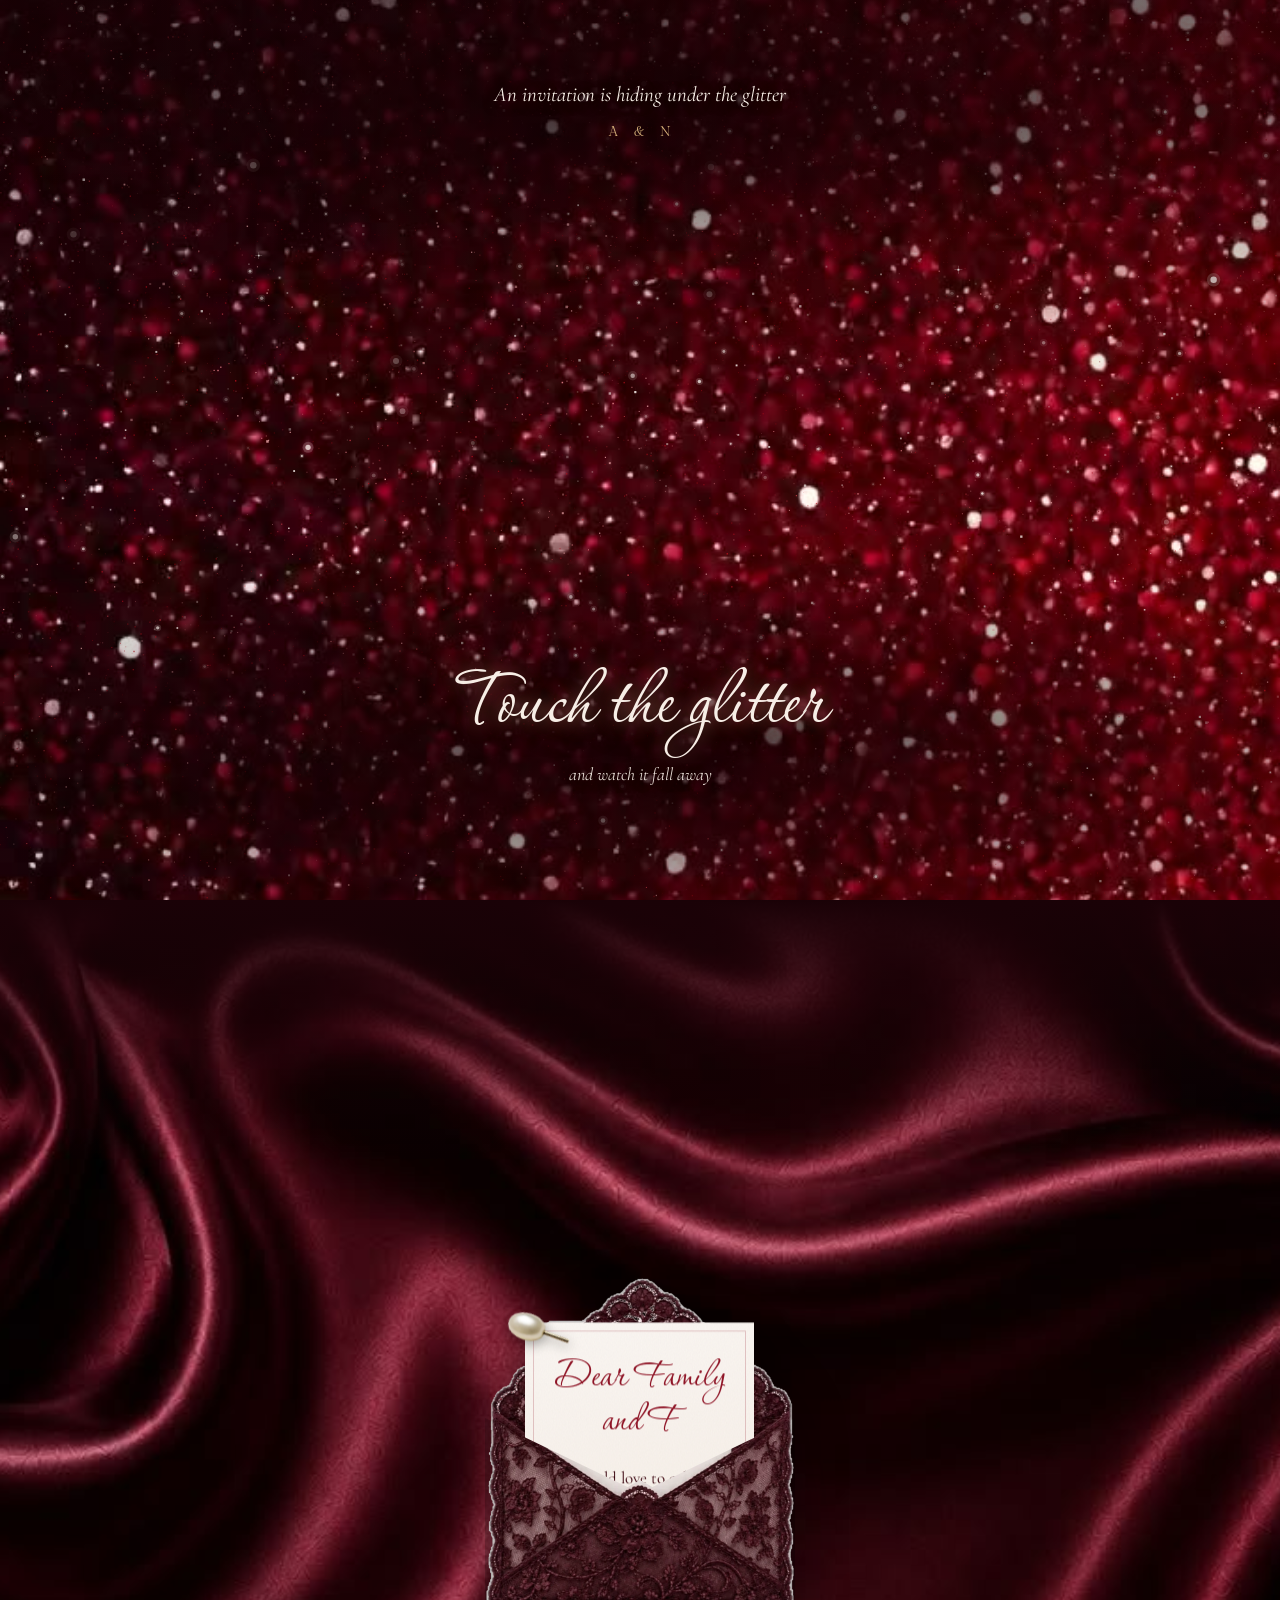
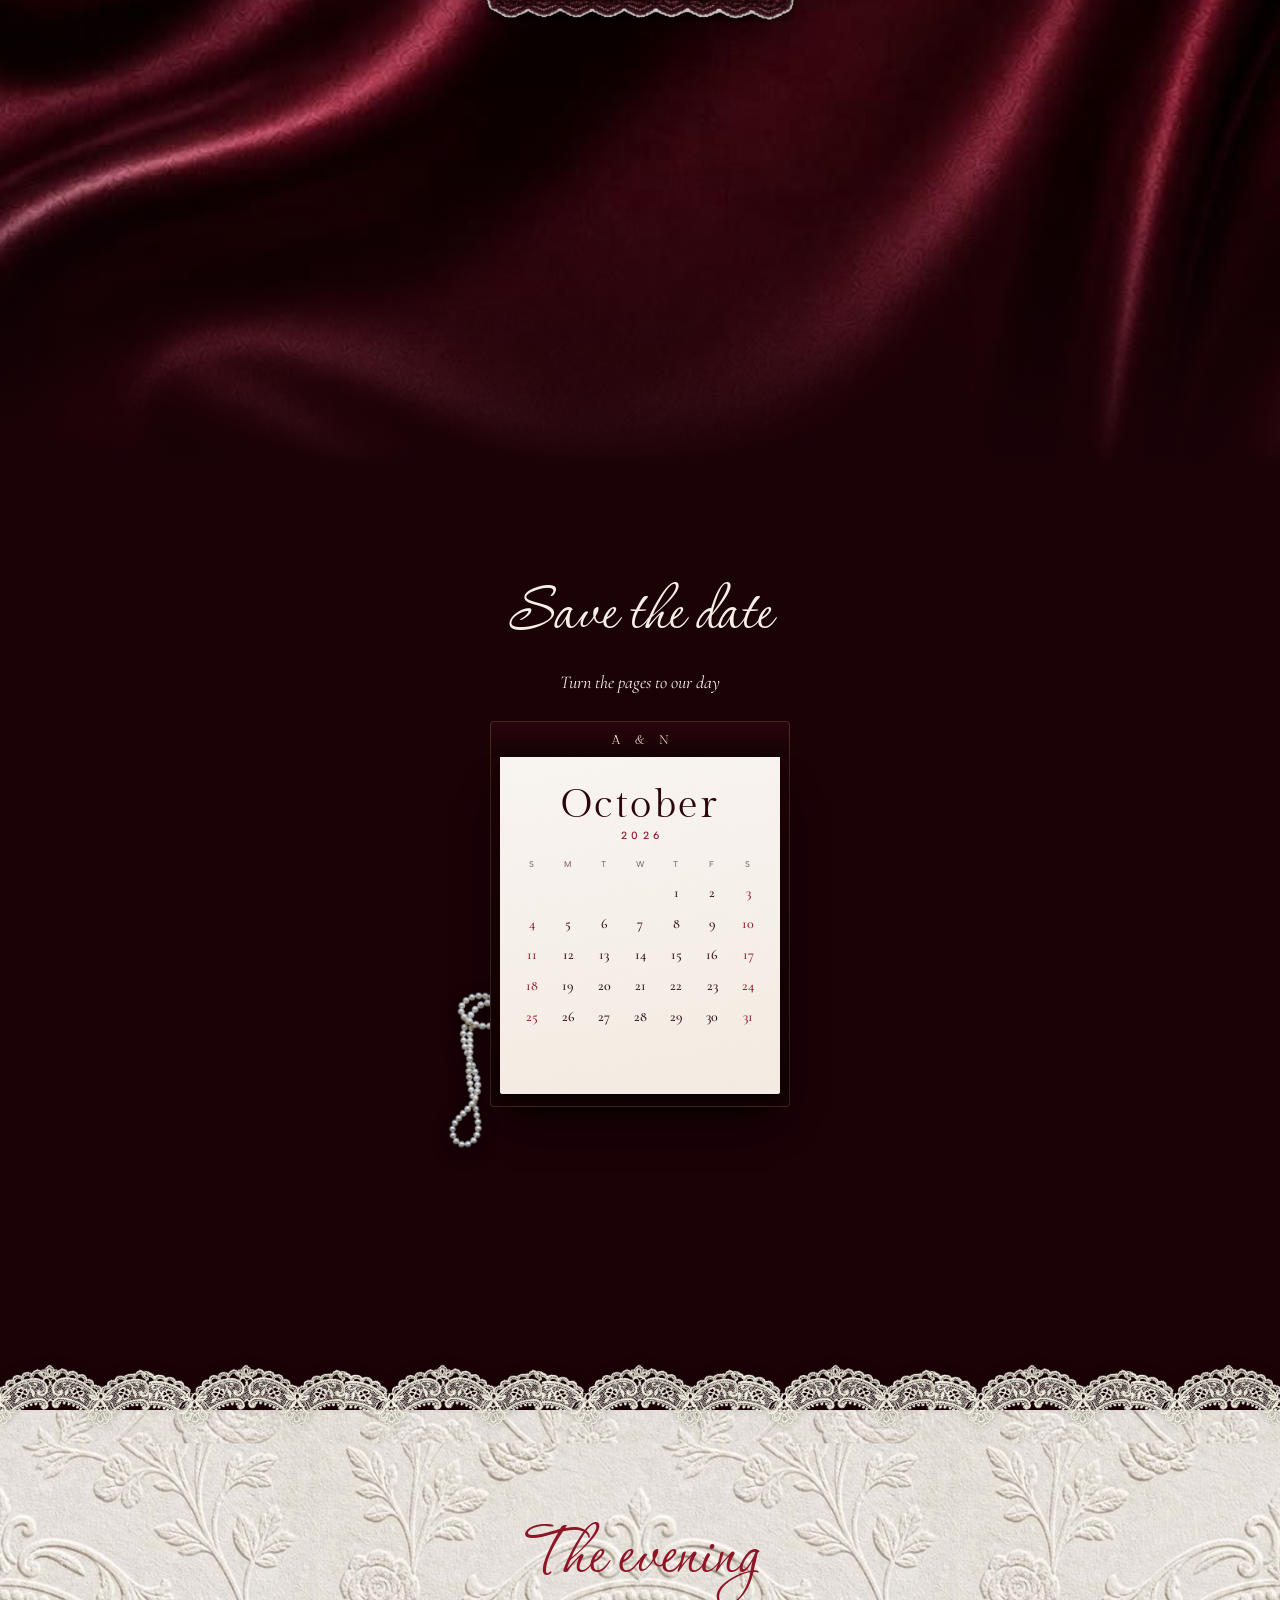
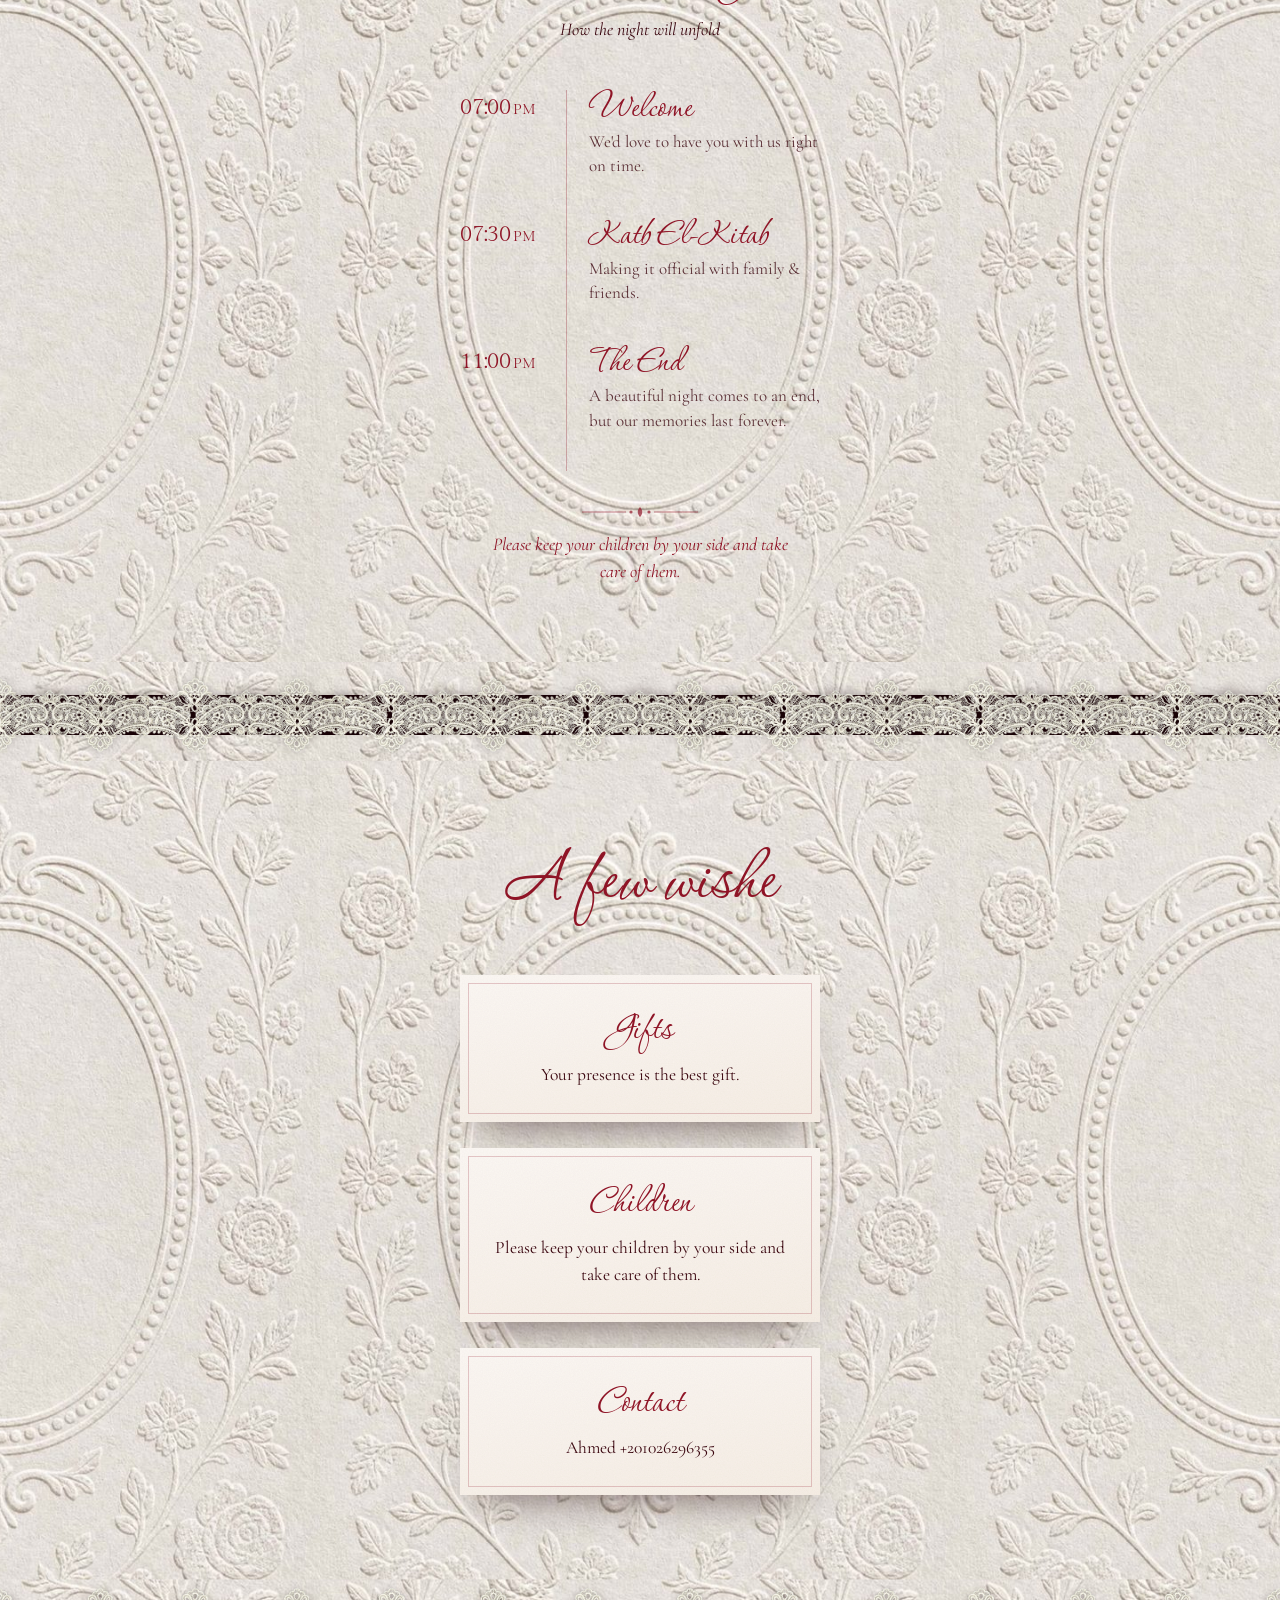
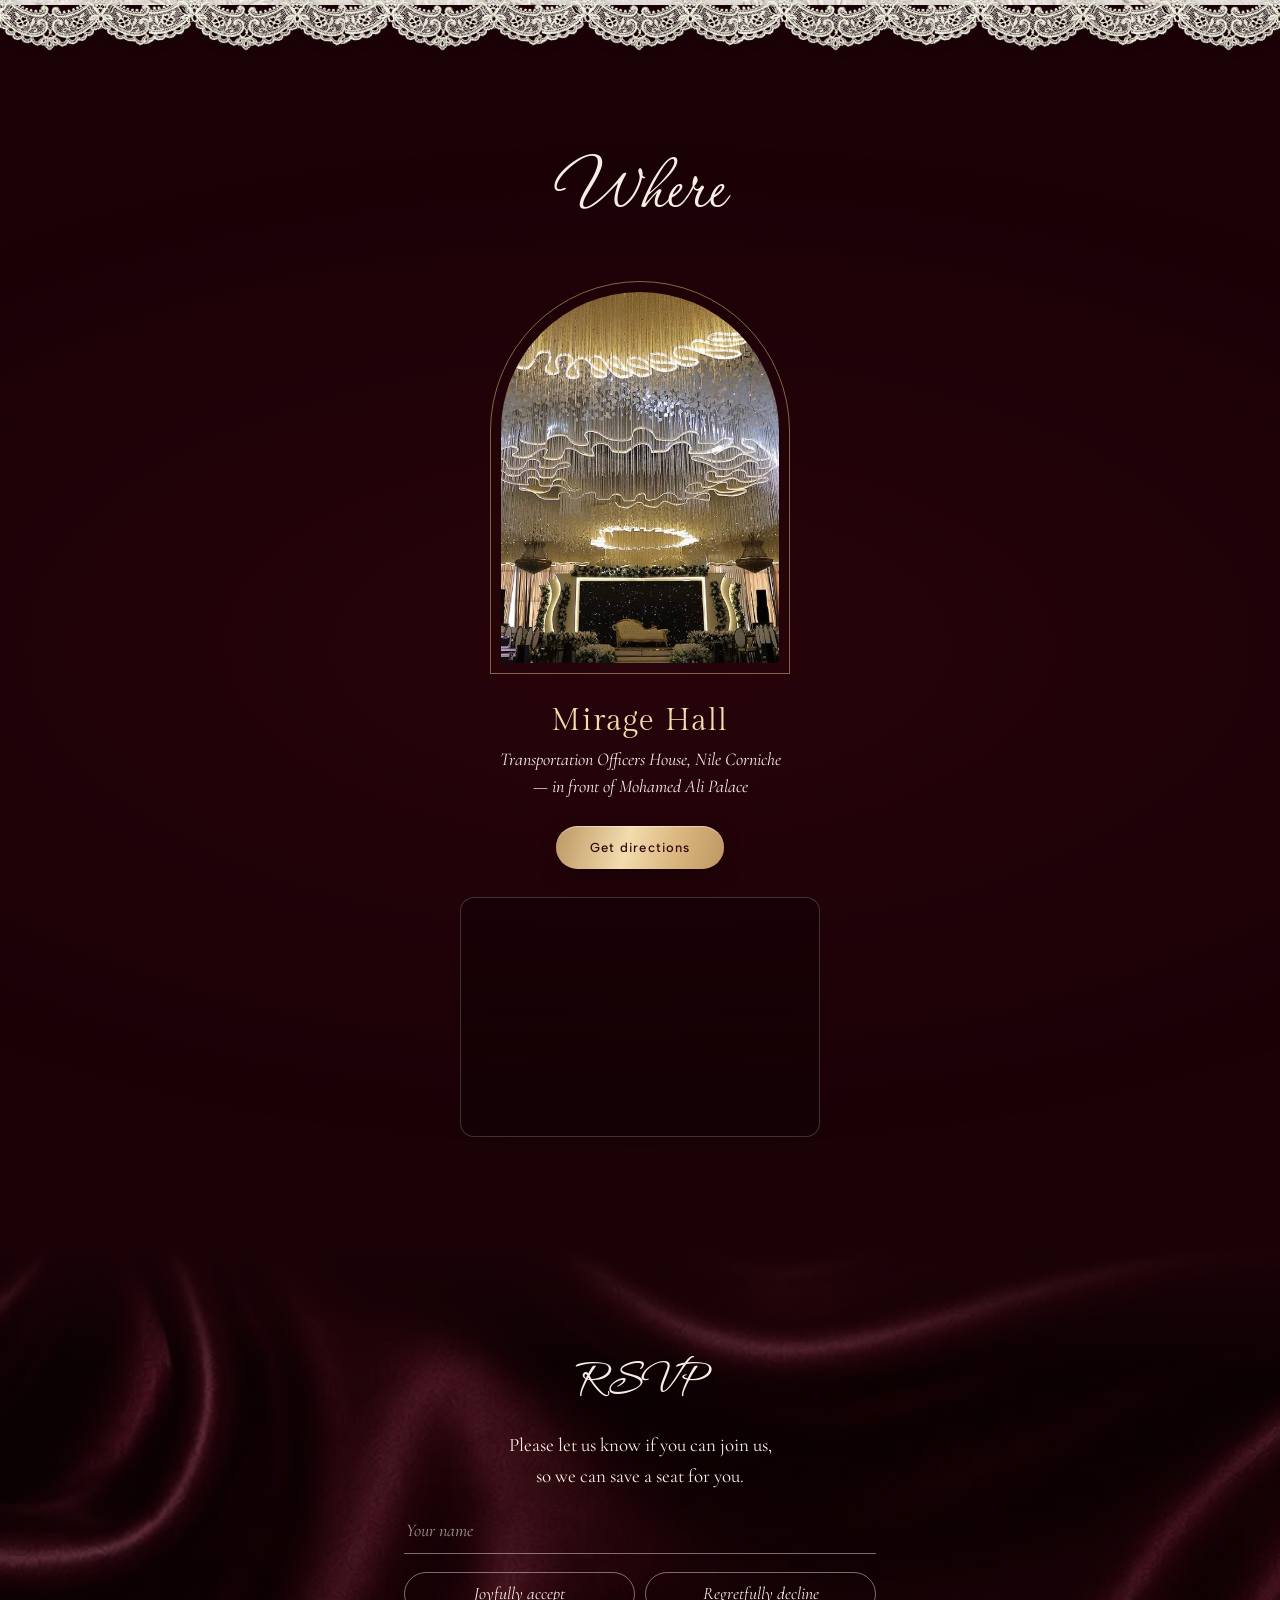
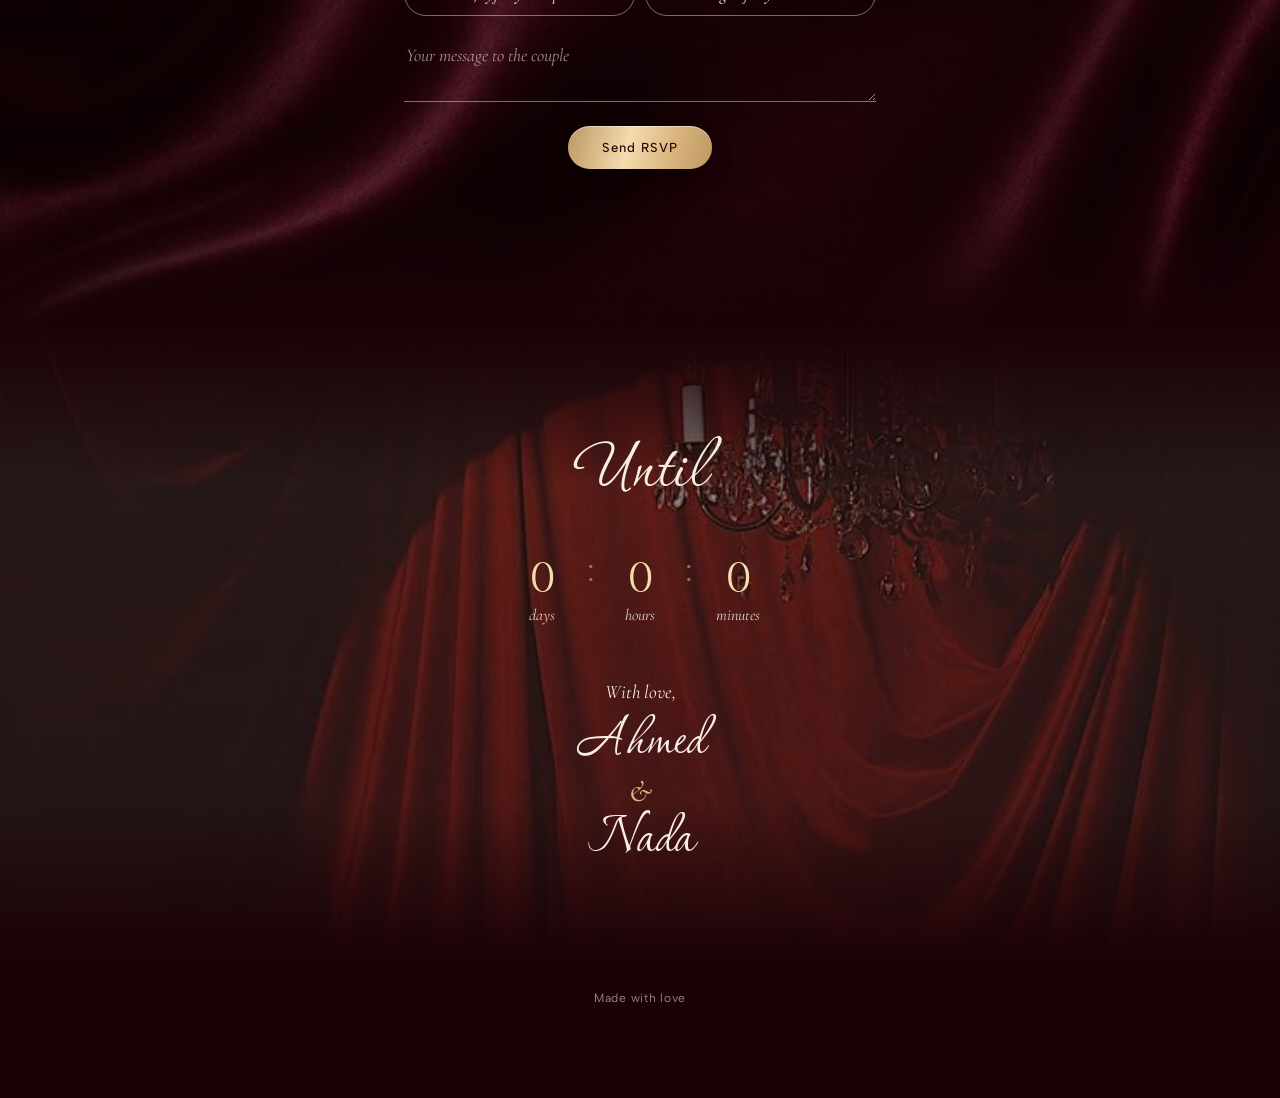
==== commit 627d6d8e: "Times on one line; glowing timeline line goes live Co-Authored-By: Claude Opus 5.5 <noreply@anthropi" ====
--- a/index.html
+++ b/index.html
@@ -11,7 +11,7 @@
   <link rel="preconnect" href="https://fonts.googleapis.com">
   <link rel="preconnect" href="https://fonts.gstatic.com" crossorigin>
   <link id="fontsLink" rel="stylesheet" href="https://fonts.googleapis.com/css2?family=Corinthia:wght@400;700&family=Cormorant+Garamond:ital,wght@0,400;0,500;0,600;1,400;1,500;1,600&family=Gilda+Display&family=Albert+Sans:wght@500;600&display=swap">
-  <link rel="stylesheet" href="assets/css/invite.css?v=20261127a">
+  <link rel="stylesheet" href="assets/css/invite.css?v=20261127b">
   <link rel="preload" as="image" href="assets/media/glitter.jpg">
 </head>
 <body class="is-locked">
@@ -216,7 +216,7 @@
 
   <!-- config.js is always loaded fresh so published changes show at once -->
   <script>document.write('<script src="config.js?t=' + Date.now() + '"><\/script>');</script>
-  <script src="assets/js/store.js?v=20261127a"></script>
-  <script src="assets/js/invite.js?v=20261127a"></script>
+  <script src="assets/js/store.js?v=20261127b"></script>
+  <script src="assets/js/invite.js?v=20261127b"></script>
 </body>
 </html>
--- a/assets/css/invite.css
+++ b/assets/css/invite.css
@@ -387,12 +387,30 @@
 .paper-sec > *:not(.lace):not(.emboss) { position: relative; }
 
 .timeline { list-style: none; margin: 48px auto 0; padding: 0; max-width: 360px; text-align: start; }
-.timeline li { display: grid; grid-template-columns: 74px 1fr; column-gap: 22px; }
+.timeline li { display: grid; grid-template-columns: 92px 1fr; column-gap: 14px; }
 .timeline time { font-size: 24px; color: var(--ink); padding-top: 6px; }
 .timeline .tl__body { position: relative; padding: 0 0 38px 22px; border-inline-start: 1px solid color-mix(in srgb, var(--ink) 30%, transparent); opacity: .35; transition: opacity 1.2s ease; }
 .timeline li.in .tl__body { opacity: 1; }
 .timeline b { display: block; font-family: var(--script); font-weight: 400; font-size: calc(30px * var(--script-scale)); line-height: 1.1; color: var(--ink); }
 .timeline span { display: block; font-size: 17px; color: #3b0710; opacity: .8; }
+/* glowing line that fills with the scroll (down fills, up empties) */
+.timeline { position: relative; --tl-x: calc(92px + 14px); }
+.timeline::after {
+  content: ""; position: absolute; top: 0; inset-inline-start: calc(var(--tl-x) - 1px); width: 2px; border-radius: 2px; pointer-events: none;
+  height: calc(var(--tl-p, 0) * 100%);
+  background: linear-gradient(var(--ink), color-mix(in srgb, var(--ink) 70%, #ff6a7a));
+  box-shadow: 0 0 6px color-mix(in srgb, var(--ink) 70%, transparent), 0 0 14px color-mix(in srgb, #ff6a7a 45%, transparent);
+  animation: tlGlow 2.6s ease-in-out infinite;
+}
+.timeline::before {
+  content: ""; position: absolute; z-index: 1; inset-inline-start: calc(var(--tl-x) - 4.5px); top: calc(var(--tl-p, 0) * 100% - 4.5px);
+  width: 9px; height: 9px; border-radius: 50%; pointer-events: none;
+  background: radial-gradient(circle at 40% 35%, #fff 0, #ffd6da 35%, var(--ink) 100%);
+  box-shadow: 0 0 8px 2px color-mix(in srgb, #ff6a7a 70%, transparent), 0 0 18px 4px color-mix(in srgb, var(--ink) 45%, transparent);
+  opacity: calc(min(1, var(--tl-p, 0) * 20));
+}
+@keyframes tlGlow { 50% { box-shadow: 0 0 9px color-mix(in srgb, var(--ink) 85%, transparent), 0 0 22px color-mix(in srgb, #ff6a7a 65%, transparent); } }
+@media (prefers-reduced-motion: reduce) { .timeline::after { animation: none; } }
 
 .wishes { display: grid; gap: 26px; max-width: 360px; margin: 44px auto 0; }
 .wishes .card b { display: block; font-family: var(--script); font-weight: 400; font-size: calc(32px * var(--script-scale)); line-height: 1.1; color: var(--ink); margin-bottom: 8px; }
@@ -550,7 +568,8 @@
 .when__note { font-size: 19px; line-height: 1.45; }
 
 /* the evening */
-.timeline time { font: 400 26px/1 var(--ui); }
+.timeline time { font: 400 22px/1 var(--ui); white-space: nowrap; letter-spacing: -.01em; }
+.timeline time small { font-size: .62em; letter-spacing: .04em; margin-inline-start: .18em; }
 .timeline b { font-size: calc(42px * var(--ss)); line-height: .95; }
 .timeline span { font-size: 17px; line-height: 1.45; }
 
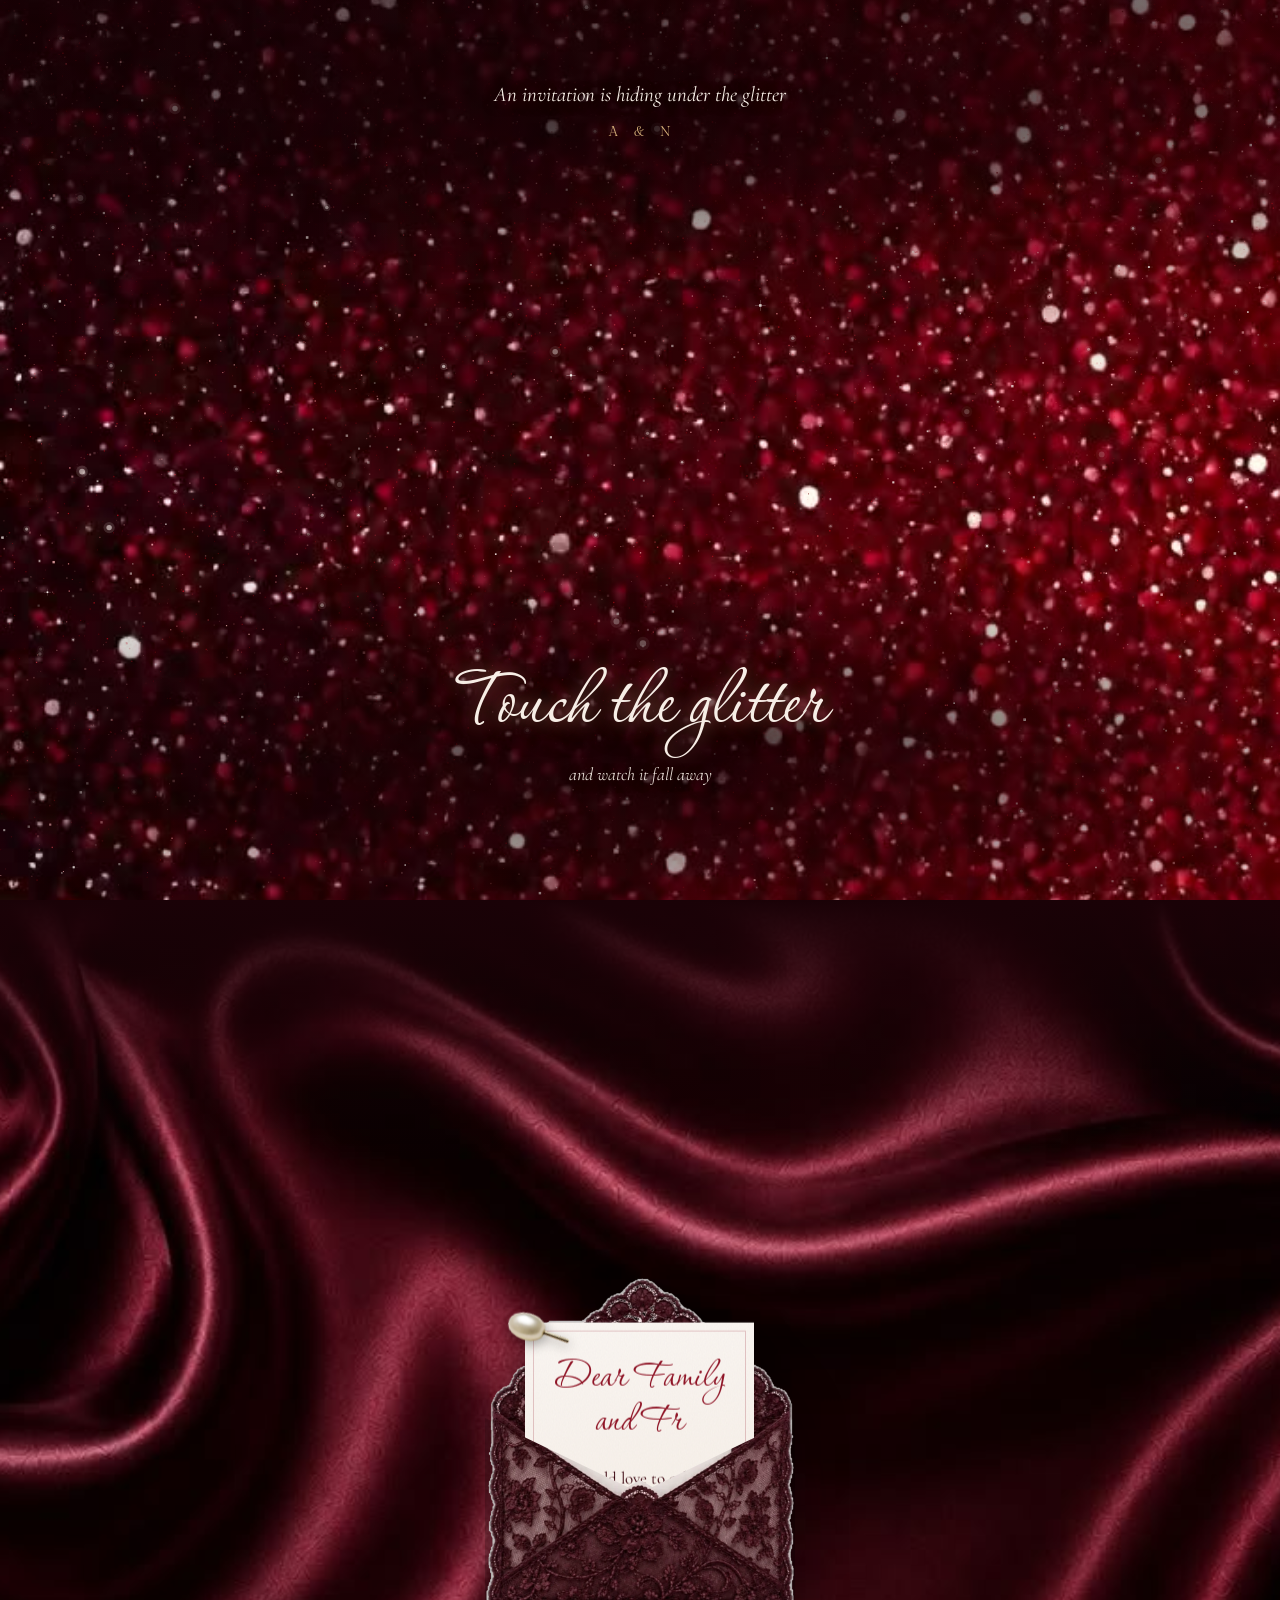
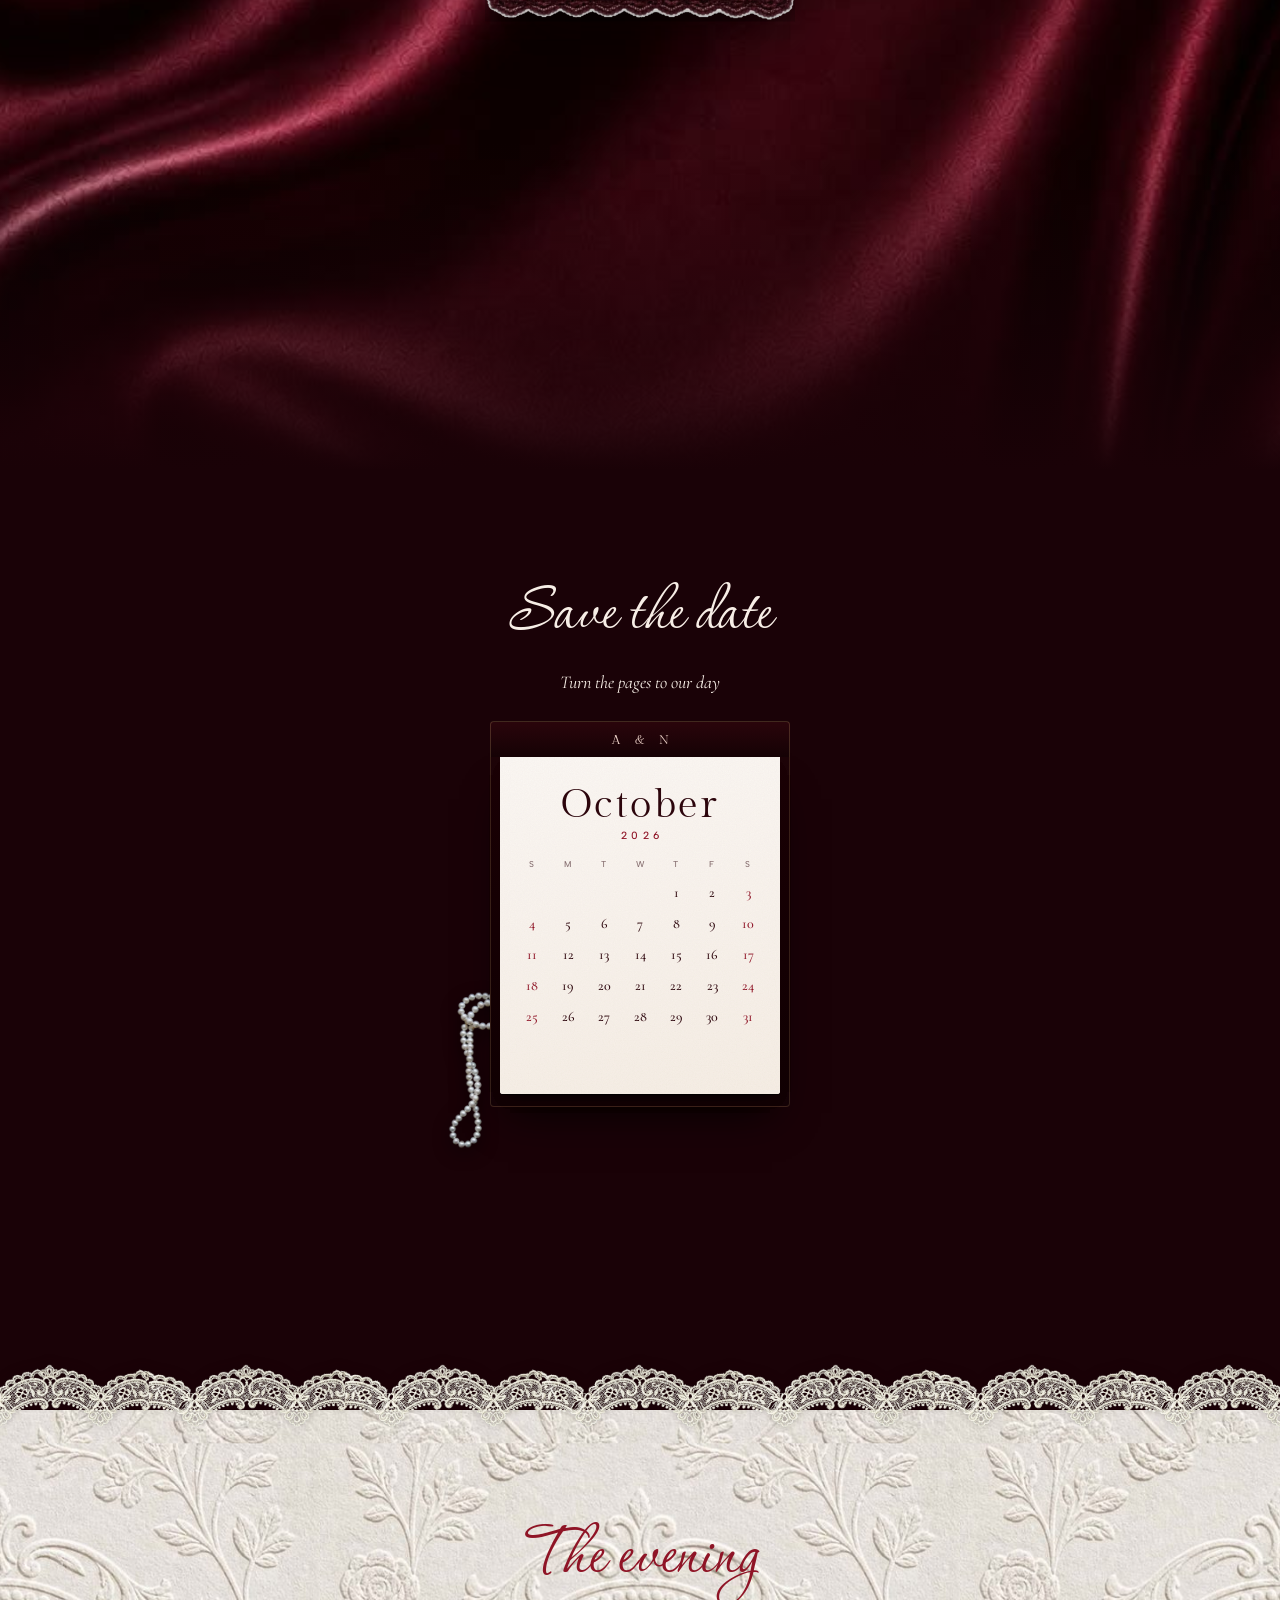
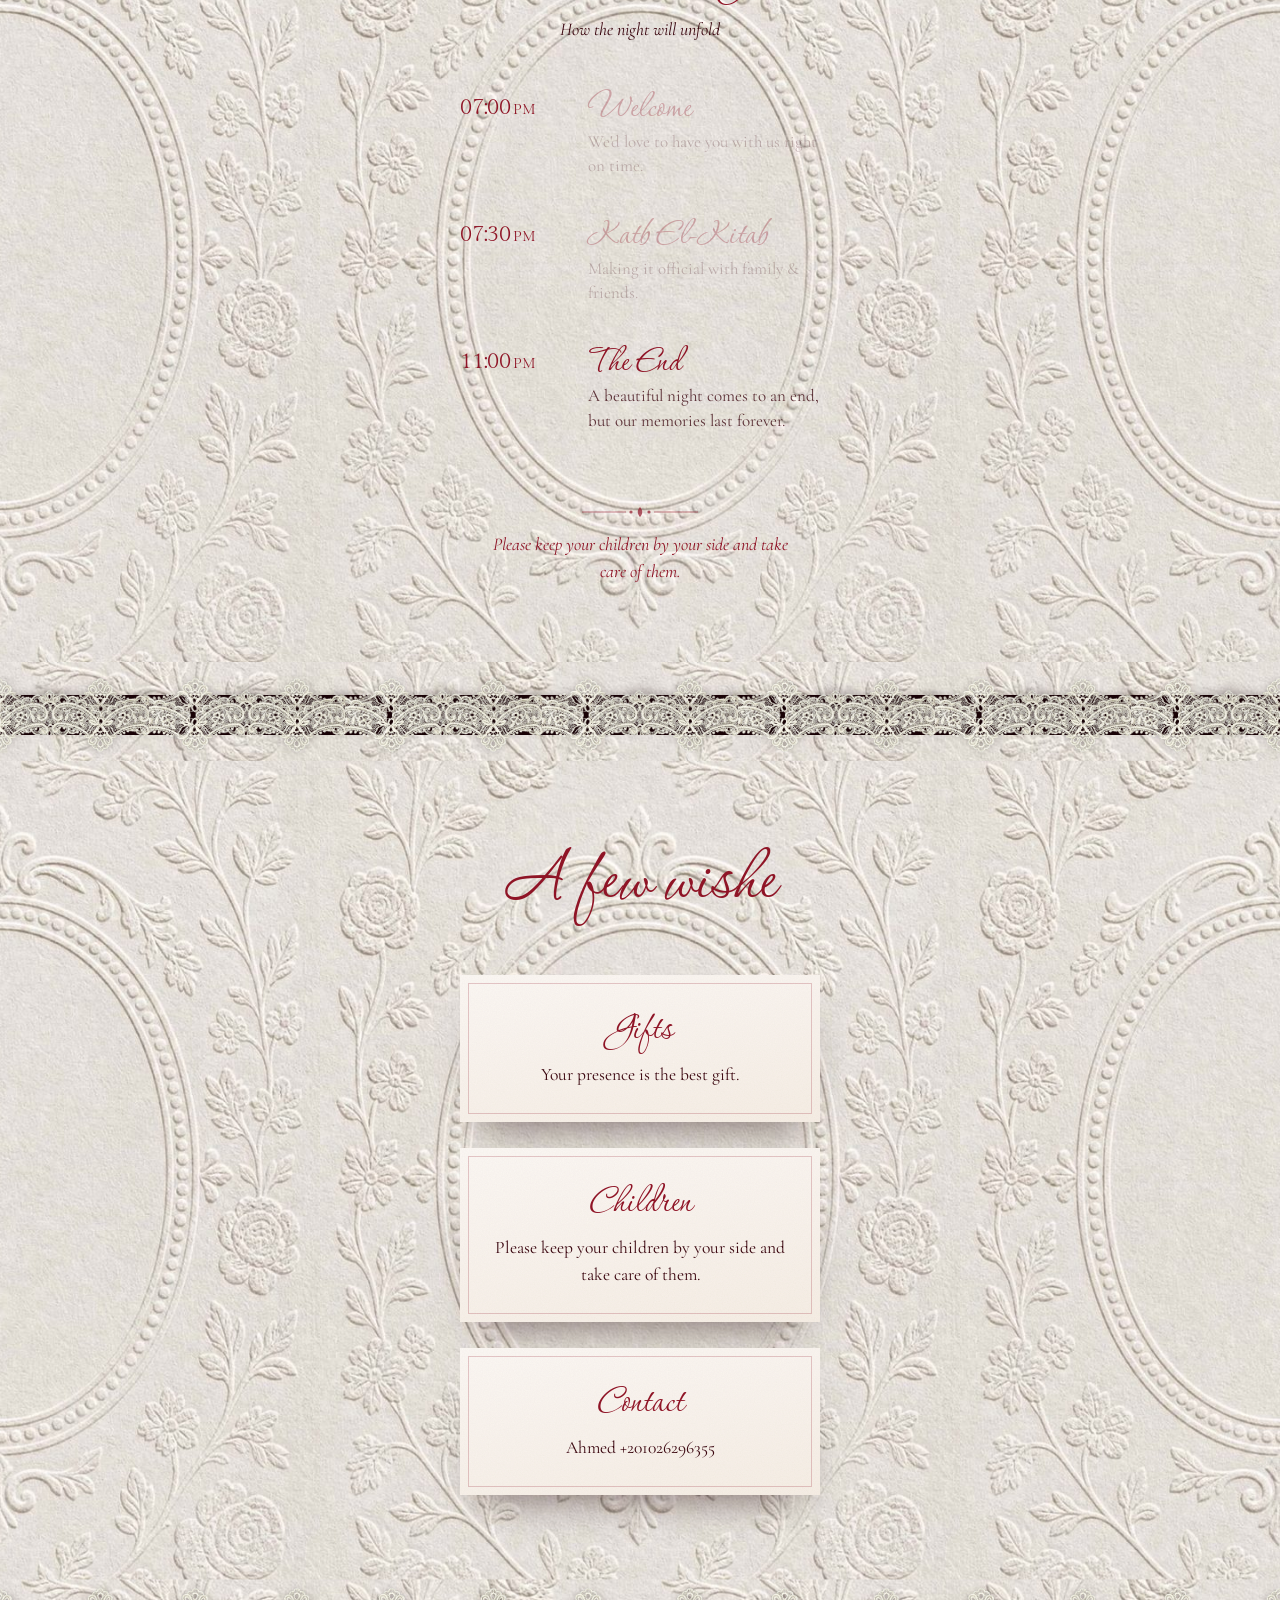
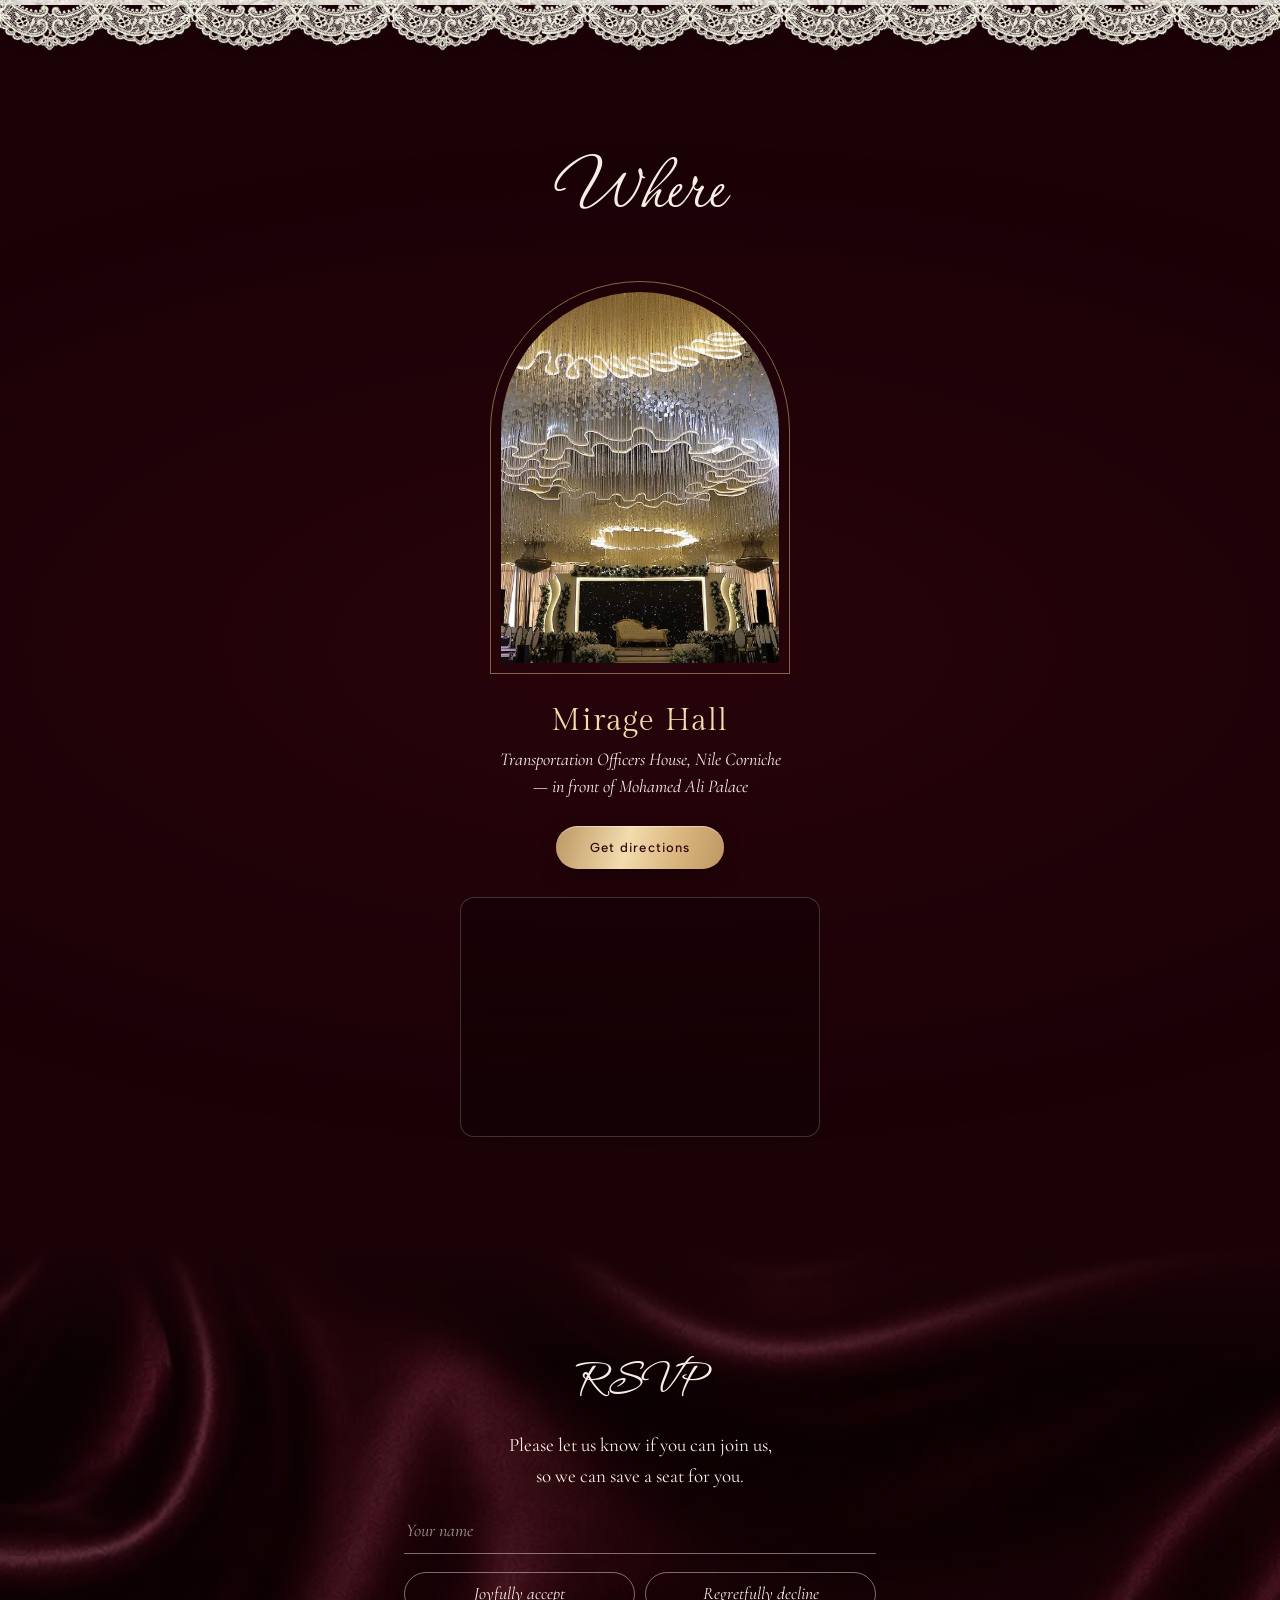
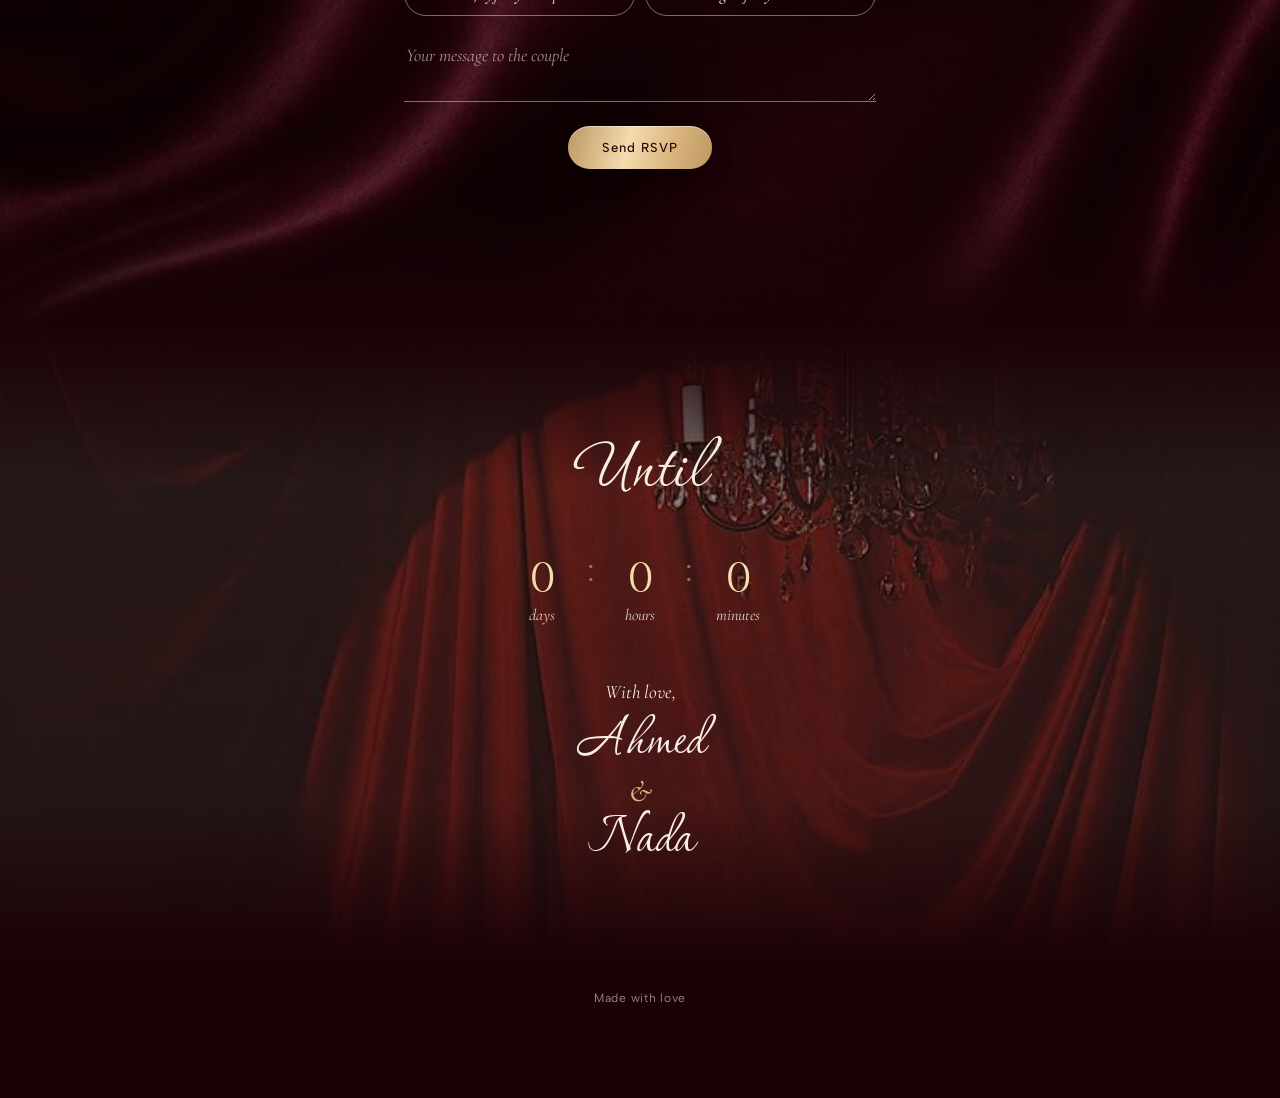
==== commit 29a30dd9: "Load the new timeline line on phones (version bump) Co-Authored-By: Claude Opus 5.5 <noreply@anthrop" ====
--- a/index.html
+++ b/index.html
@@ -11,7 +11,7 @@
   <link rel="preconnect" href="https://fonts.googleapis.com">
   <link rel="preconnect" href="https://fonts.gstatic.com" crossorigin>
   <link id="fontsLink" rel="stylesheet" href="https://fonts.googleapis.com/css2?family=Corinthia:wght@400;700&family=Cormorant+Garamond:ital,wght@0,400;0,500;0,600;1,400;1,500;1,600&family=Gilda+Display&family=Albert+Sans:wght@500;600&display=swap">
-  <link rel="stylesheet" href="assets/css/invite.css?v=20261127b">
+  <link rel="stylesheet" href="assets/css/invite.css?v=20261127c">
   <link rel="preload" as="image" href="assets/media/glitter.jpg">
 </head>
 <body class="is-locked">
@@ -216,7 +216,7 @@
 
   <!-- config.js is always loaded fresh so published changes show at once -->
   <script>document.write('<script src="config.js?t=' + Date.now() + '"><\/script>');</script>
-  <script src="assets/js/store.js?v=20261127b"></script>
-  <script src="assets/js/invite.js?v=20261127b"></script>
+  <script src="assets/js/store.js?v=20261127c"></script>
+  <script src="assets/js/invite.js?v=20261127c"></script>
 </body>
 </html>
--- a/assets/css/invite.css
+++ b/assets/css/invite.css
@@ -389,28 +389,16 @@
 .timeline { list-style: none; margin: 48px auto 0; padding: 0; max-width: 360px; text-align: start; }
 .timeline li { display: grid; grid-template-columns: 92px 1fr; column-gap: 14px; }
 .timeline time { font-size: 24px; color: var(--ink); padding-top: 6px; }
-.timeline .tl__body { position: relative; padding: 0 0 38px 22px; border-inline-start: 1px solid color-mix(in srgb, var(--ink) 30%, transparent); opacity: .35; transition: opacity 1.2s ease; }
-.timeline li.in .tl__body { opacity: 1; }
+.timeline .tl__body { position: relative; padding: 0 0 38px 22px; opacity: .3; transition: opacity .7s ease; }
+.timeline li.lit .tl__body { opacity: 1; }
 .timeline b { display: block; font-family: var(--script); font-weight: 400; font-size: calc(30px * var(--script-scale)); line-height: 1.1; color: var(--ink); }
 .timeline span { display: block; font-size: 17px; color: #3b0710; opacity: .8; }
-/* glowing line that fills with the scroll (down fills, up empties) */
+/* like the original: a thin ink line is drawn down with the scroll; each moment turns from pale to full as the line reaches it */
 .timeline { position: relative; --tl-x: calc(92px + 14px); }
 .timeline::after {
-  content: ""; position: absolute; top: 0; inset-inline-start: calc(var(--tl-x) - 1px); width: 2px; border-radius: 2px; pointer-events: none;
-  height: calc(var(--tl-p, 0) * 100%);
-  background: linear-gradient(var(--ink), color-mix(in srgb, var(--ink) 70%, #ff6a7a));
-  box-shadow: 0 0 6px color-mix(in srgb, var(--ink) 70%, transparent), 0 0 14px color-mix(in srgb, #ff6a7a 45%, transparent);
-  animation: tlGlow 2.6s ease-in-out infinite;
-}
-.timeline::before {
-  content: ""; position: absolute; z-index: 1; inset-inline-start: calc(var(--tl-x) - 4.5px); top: calc(var(--tl-p, 0) * 100% - 4.5px);
-  width: 9px; height: 9px; border-radius: 50%; pointer-events: none;
-  background: radial-gradient(circle at 40% 35%, #fff 0, #ffd6da 35%, var(--ink) 100%);
-  box-shadow: 0 0 8px 2px color-mix(in srgb, #ff6a7a 70%, transparent), 0 0 18px 4px color-mix(in srgb, var(--ink) 45%, transparent);
-  opacity: calc(min(1, var(--tl-p, 0) * 20));
-}
-@keyframes tlGlow { 50% { box-shadow: 0 0 9px color-mix(in srgb, var(--ink) 85%, transparent), 0 0 22px color-mix(in srgb, #ff6a7a 65%, transparent); } }
-@media (prefers-reduced-motion: reduce) { .timeline::after { animation: none; } }
+  content: ""; position: absolute; top: 0; inset-inline-start: calc(var(--tl-x) - .5px); width: 1px; pointer-events: none;
+  height: calc(var(--tl-p, 0) * 100%); background: var(--ink); opacity: .75;
+}
 
 .wishes { display: grid; gap: 26px; max-width: 360px; margin: 44px auto 0; }
 .wishes .card b { display: block; font-family: var(--script); font-weight: 400; font-size: calc(32px * var(--script-scale)); line-height: 1.1; color: var(--ink); margin-bottom: 8px; }
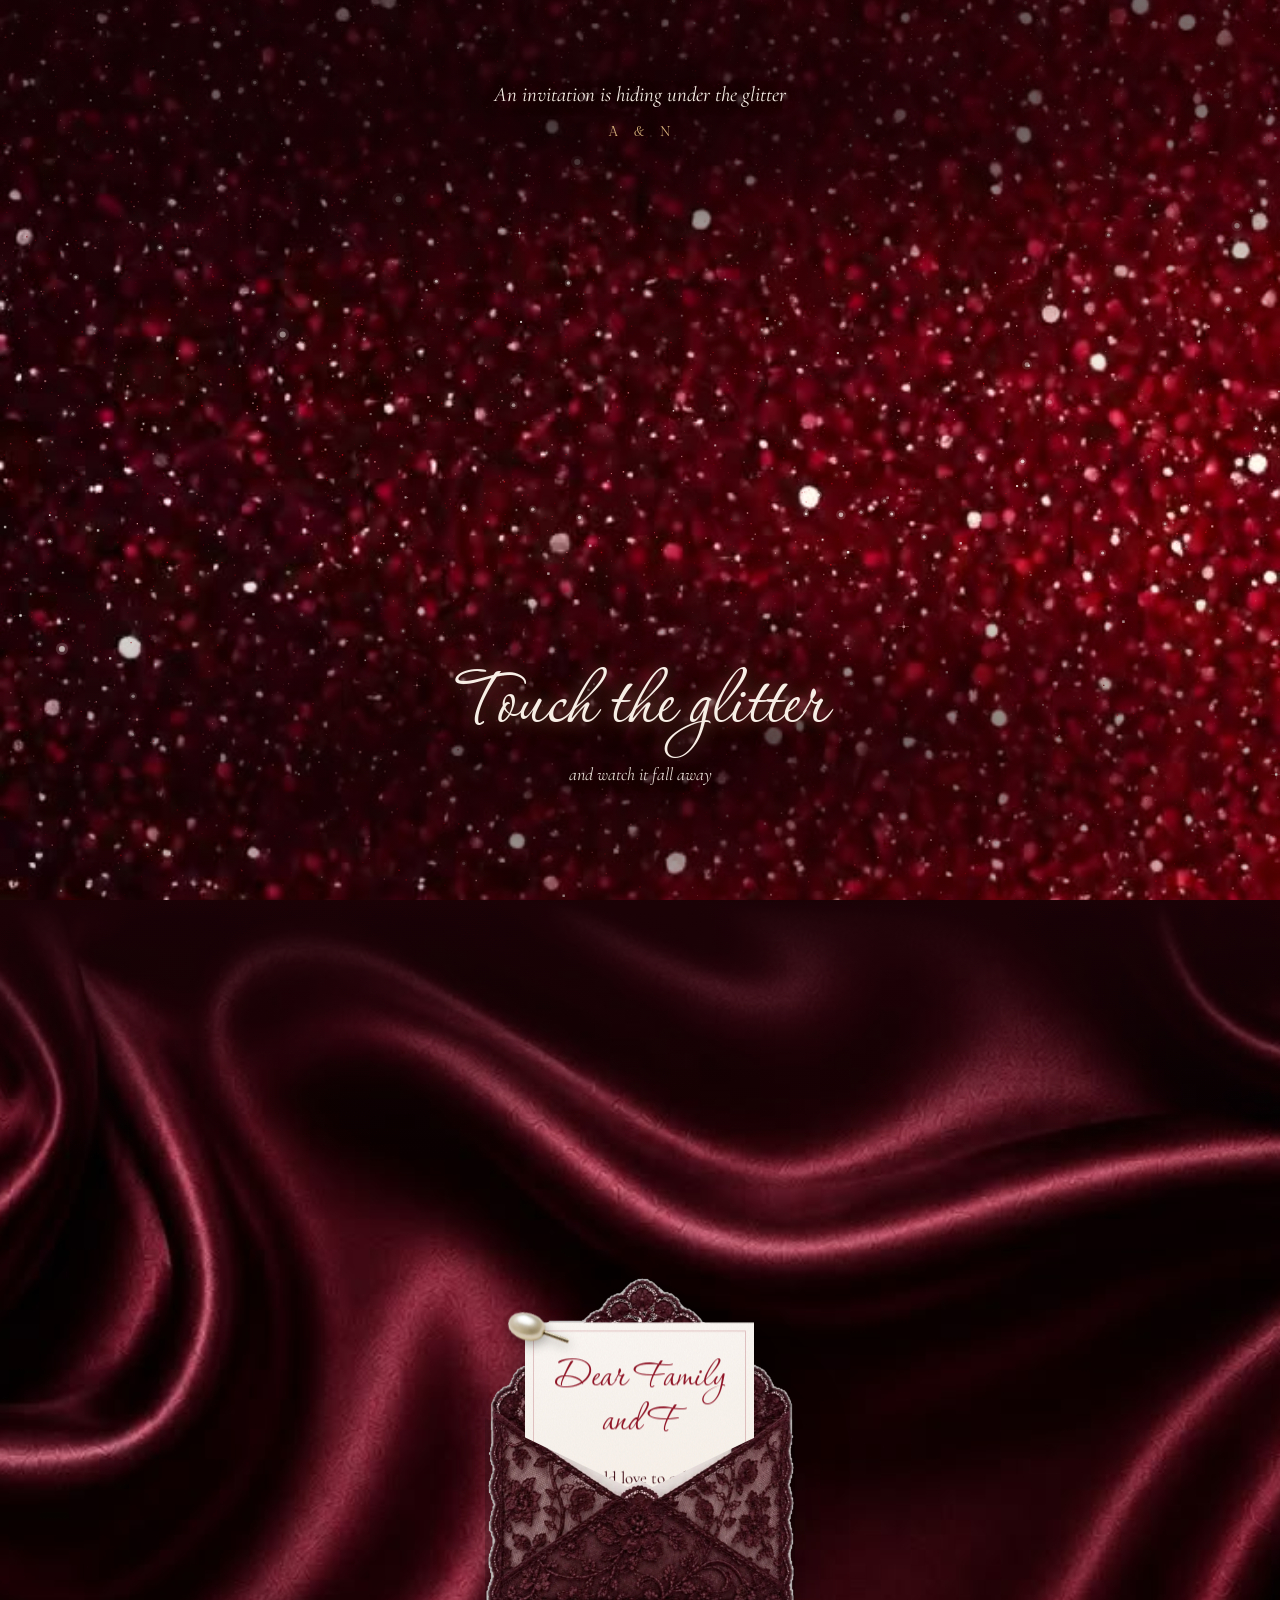
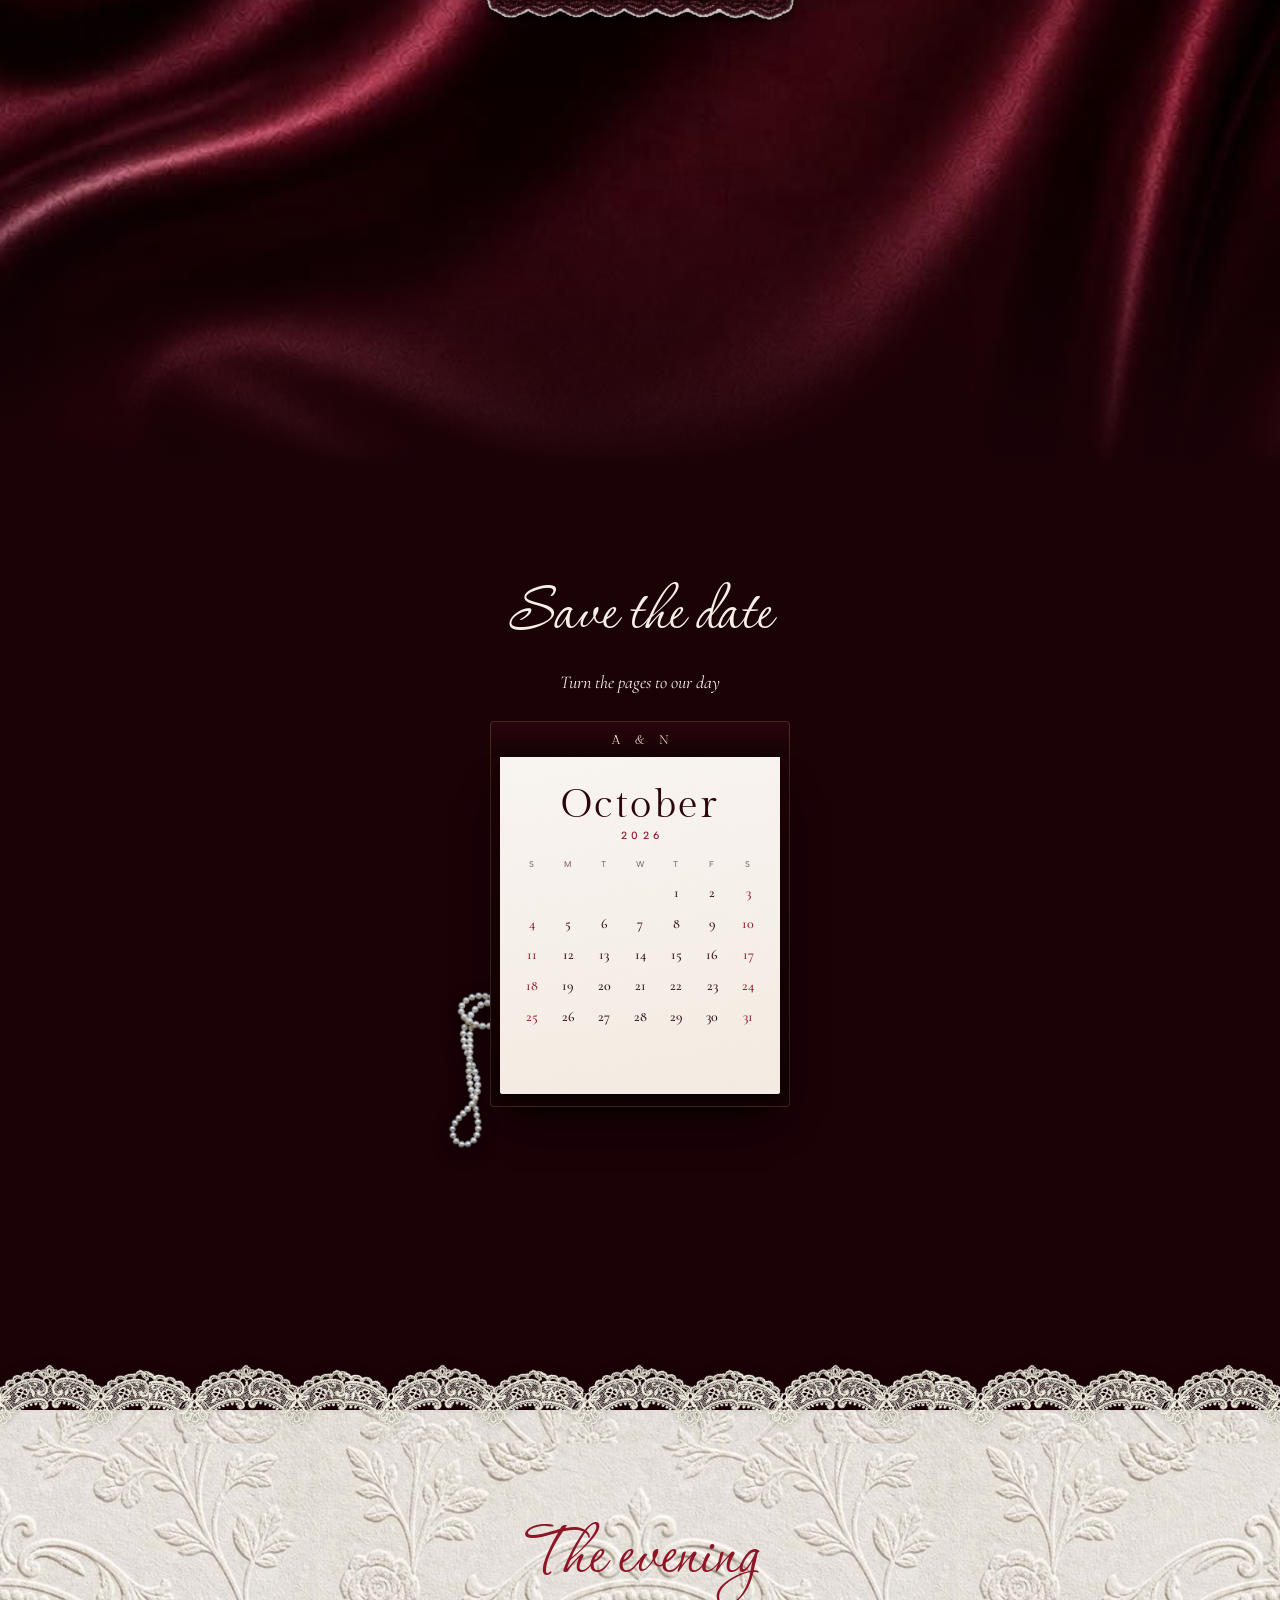
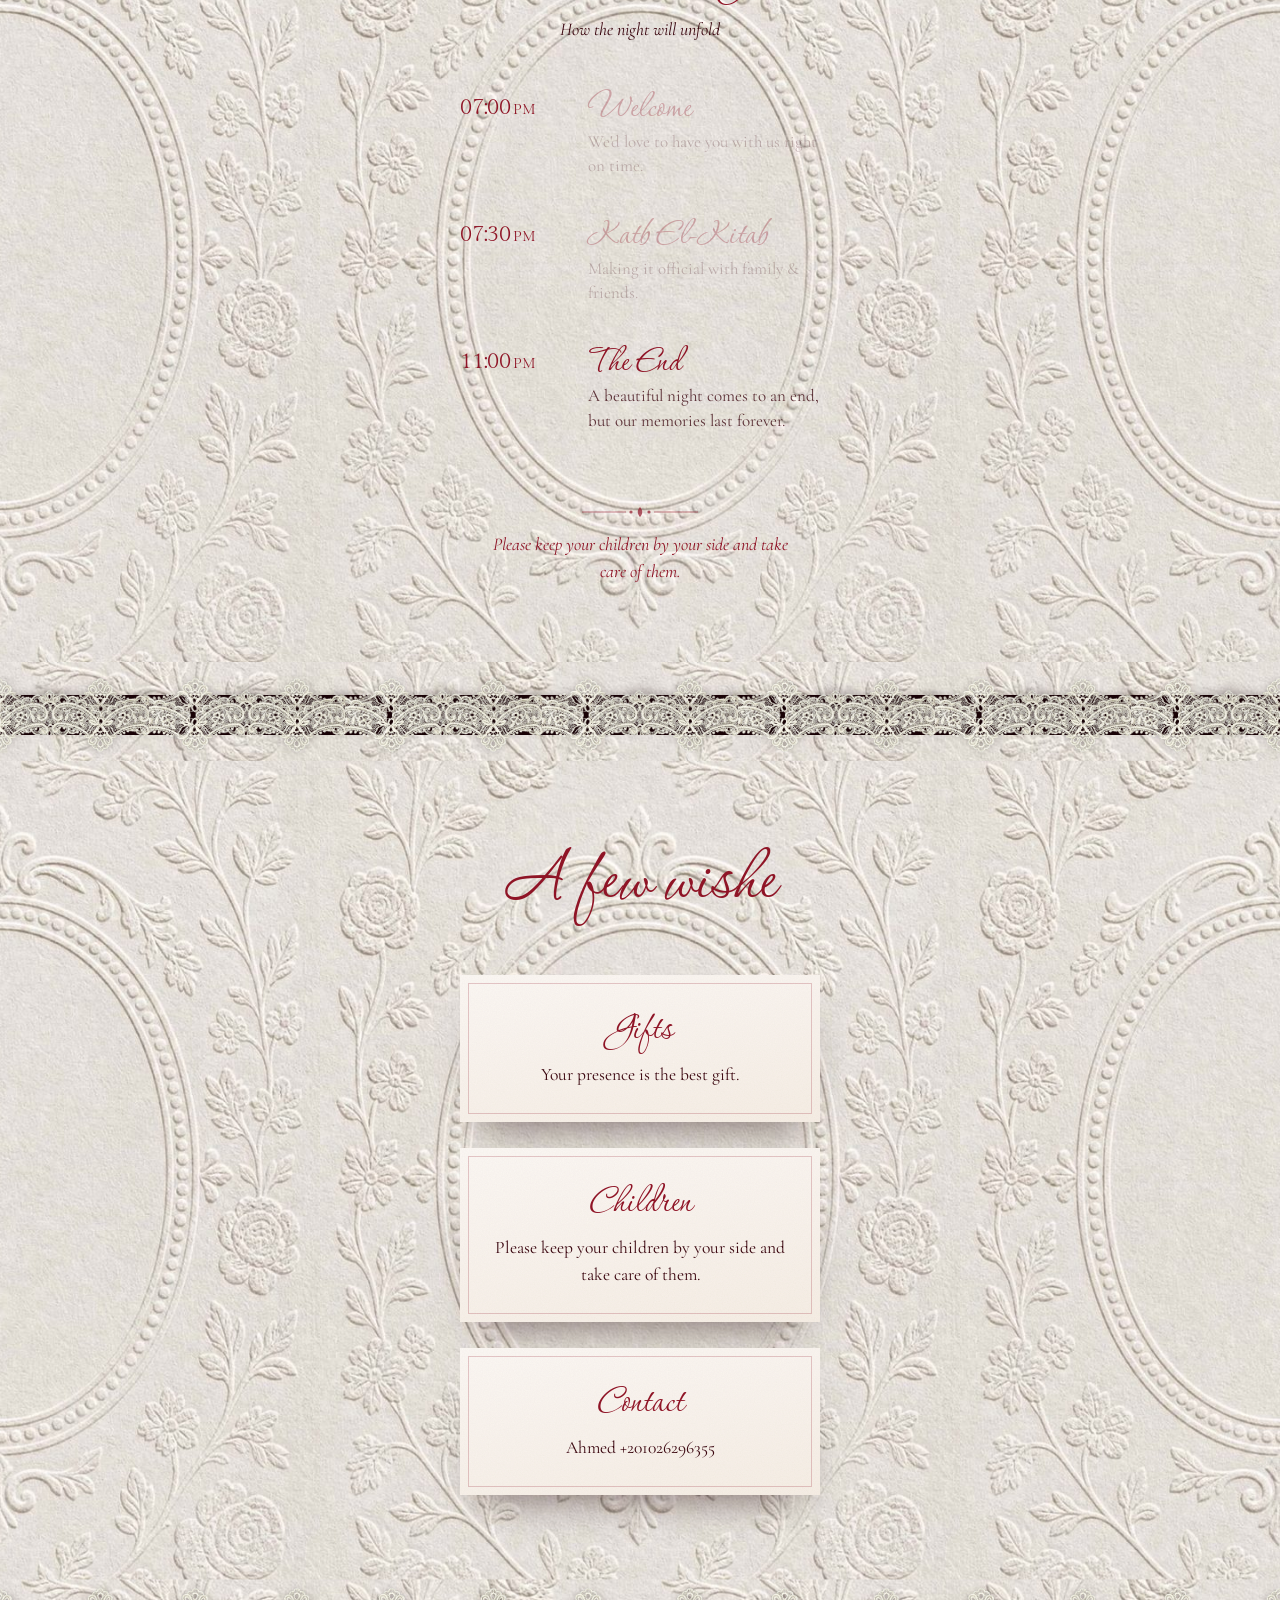
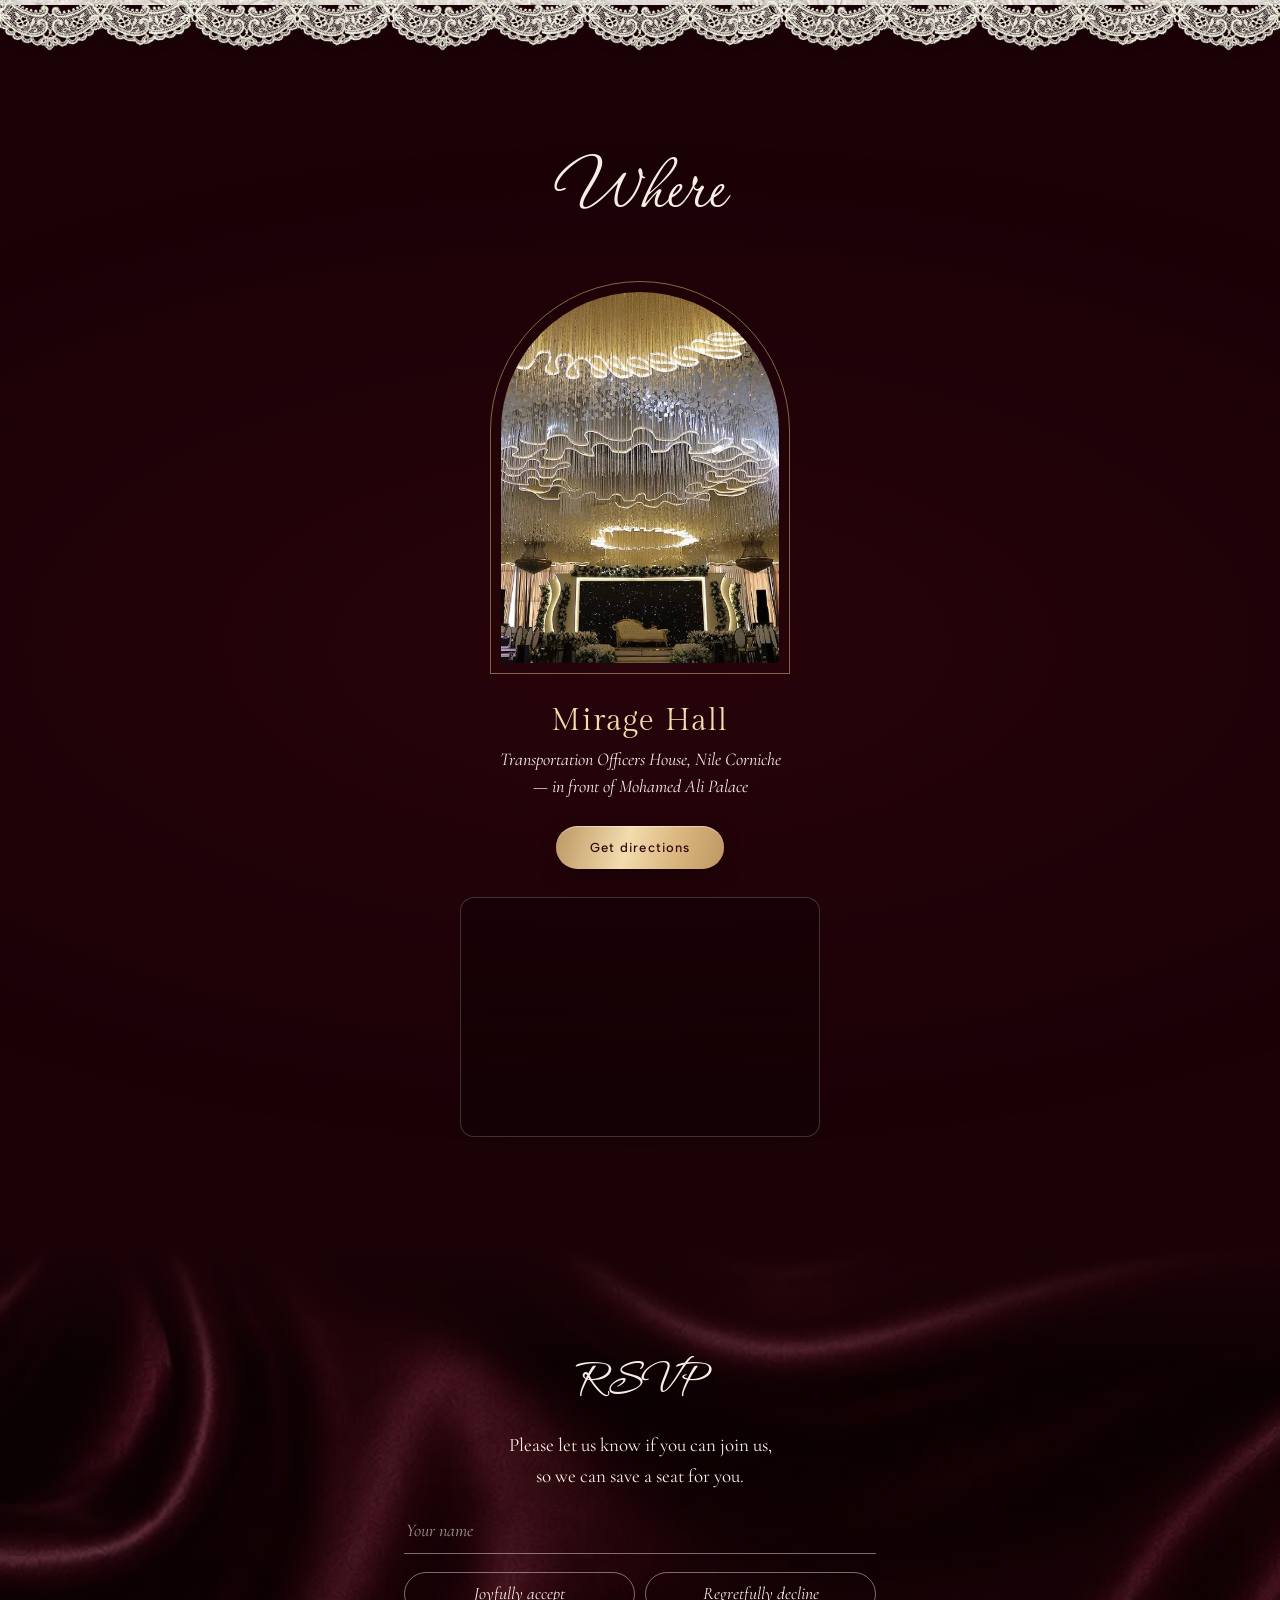
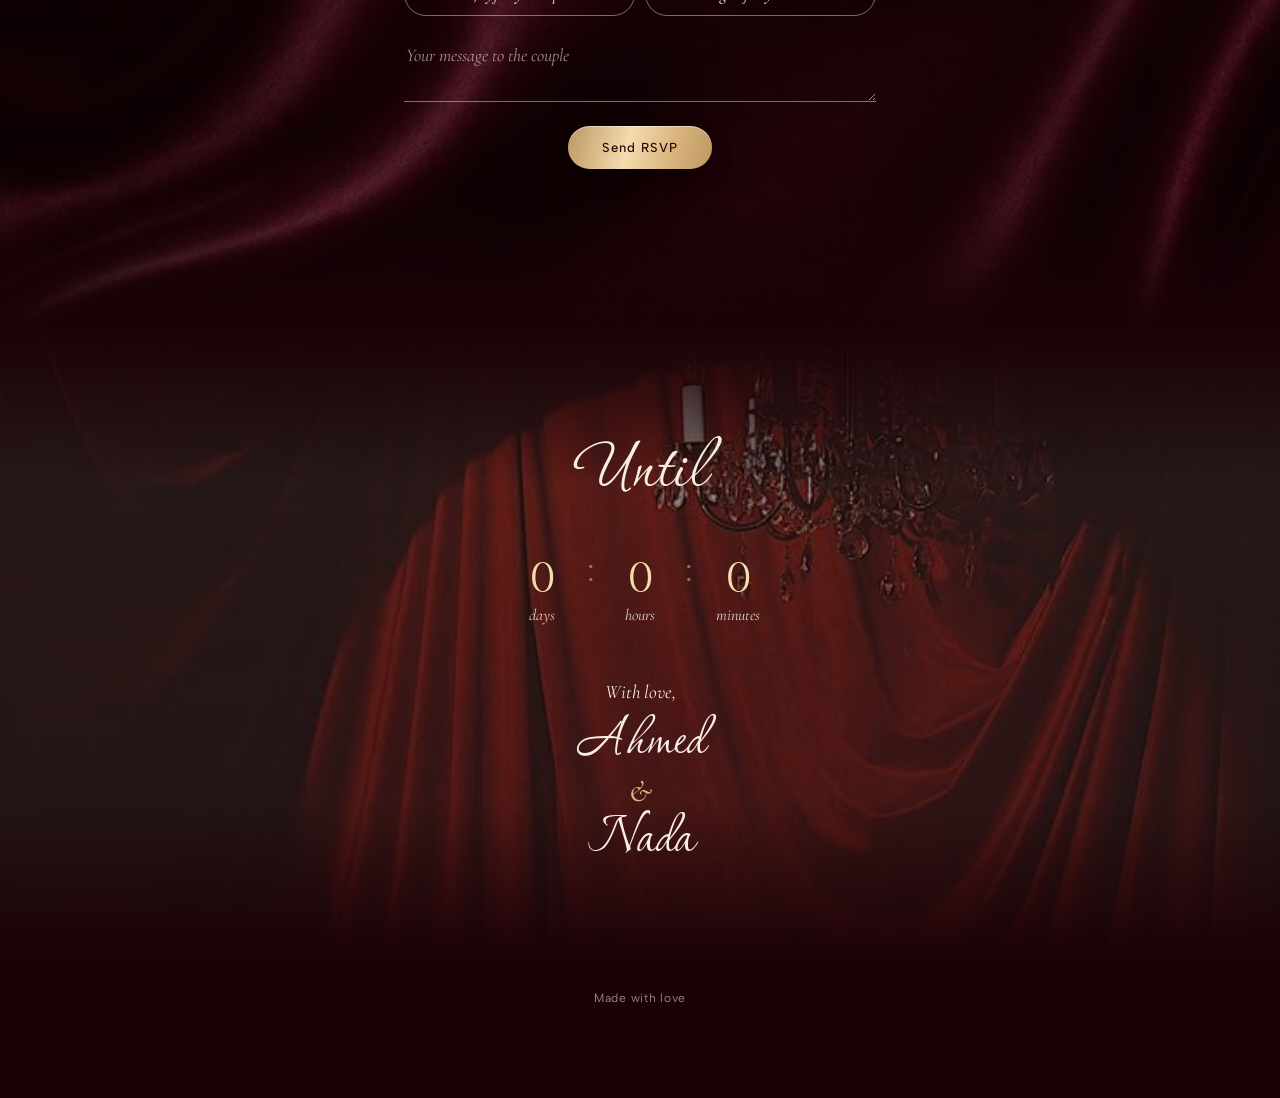
==== commit af56822a: "Animate the children note (preview) Drop appears, flourish lines draw outwards, then the words appea" ====
--- a/index.html
+++ b/index.html
@@ -128,8 +128,8 @@
       <h2 class="script title ink reveal" data-text="schedule.title"></h2>
       <p class="subtitle ink-soft reveal" data-text="schedule.subtitle"></p>
       <ol class="timeline" id="timeline"></ol>
-      <div class="sched-note reveal" id="schedNote">
-        <svg class="sched-note__orn" viewBox="0 0 120 14" aria-hidden="true"><path d="M2 7h44M74 7h44" /><path d="M60 2c-3 3-3 7 0 10 3-3 3-7 0-10Z" /><circle cx="51" cy="7" r="1.6"/><circle cx="69" cy="7" r="1.6"/></svg>
+      <div class="sched-note" id="schedNote">
+        <svg class="sched-note__orn" viewBox="0 0 120 14" aria-hidden="true"><path class="orn-l" d="M46 7H2" /><path class="orn-r" d="M74 7h44" /><path class="orn-d" d="M60 2c-3 3-3 7 0 10 3-3 3-7 0-10Z" /><circle cx="51" cy="7" r="1.6"/><circle cx="69" cy="7" r="1.6"/></svg>
         <p class="sched-note__text" data-text="schedule.note"></p>
       </div>
     </section>
--- a/assets/css/invite.css
+++ b/assets/css/invite.css
@@ -505,8 +505,16 @@
 .sched-note { max-width: 300px; margin: 34px auto 0; text-align: center; }
 .sched-note__orn { width: 120px; height: 14px; display: block; margin: 0 auto 12px; overflow: visible; }
 .sched-note__orn path { fill: none; stroke: var(--ink); stroke-width: 1; opacity: .55; }
-.sched-note__orn path + path, .sched-note__orn circle { fill: var(--ink); stroke: none; opacity: .7; }
+.sched-note__orn .orn-d, .sched-note__orn circle { fill: var(--ink); stroke: none; opacity: .7; }
 .sched-note__text { margin: 0; font: italic 400 18px/1.5 var(--body); color: var(--ink); white-space: pre-line; }
+/* note animation: the drop appears, the lines draw outwards, then the words appear one by one */
+.sched-note .orn-l, .sched-note .orn-r { stroke-dasharray: 44; stroke-dashoffset: 44; transition: stroke-dashoffset 1.1s cubic-bezier(.6, .05, .3, 1) .35s; }
+.sched-note__orn .orn-d, .sched-note__orn circle { opacity: 0; transform: scale(.4); transform-origin: 60px 7px; transform-box: view-box; transition: opacity .6s ease, transform .7s var(--ease); }
+.sched-note.on .orn-l, .sched-note.on .orn-r { stroke-dashoffset: 0; }
+.sched-note.on .sched-note__orn .orn-d, .sched-note.on .sched-note__orn circle { opacity: .7; transform: none; }
+.sched-note__text .w { display: inline-block; opacity: 0; transform: translateY(6px); filter: blur(3px); transition: opacity .7s ease, transform .8s var(--ease), filter .7s ease; }
+.sched-note.on .sched-note__text .w { opacity: 1; transform: none; filter: none; }
+@media (prefers-reduced-motion: reduce) { .sched-note * { transition: none !important; } }
 
 /* titles write themselves; the line under them waits, then fades in */
 .title.to-write:not(.is-written):not(.is-writing) { color: transparent; }
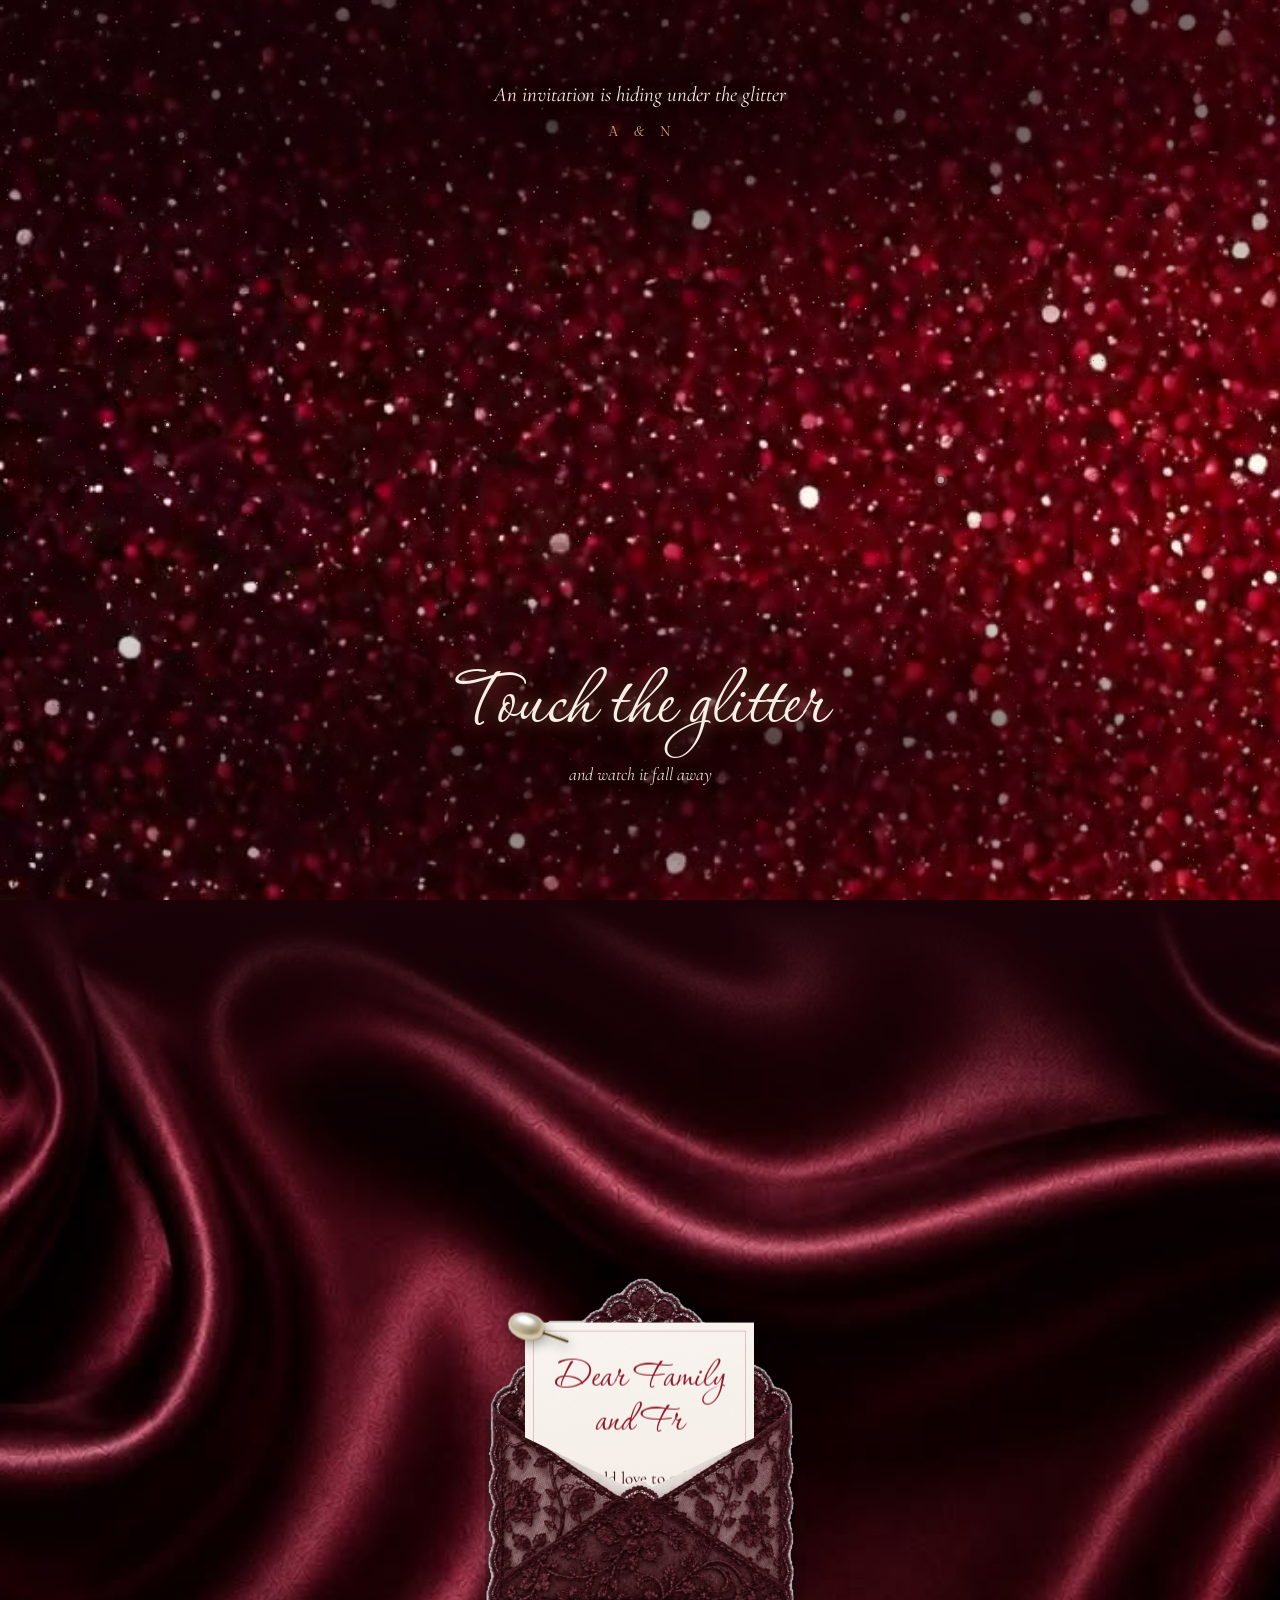
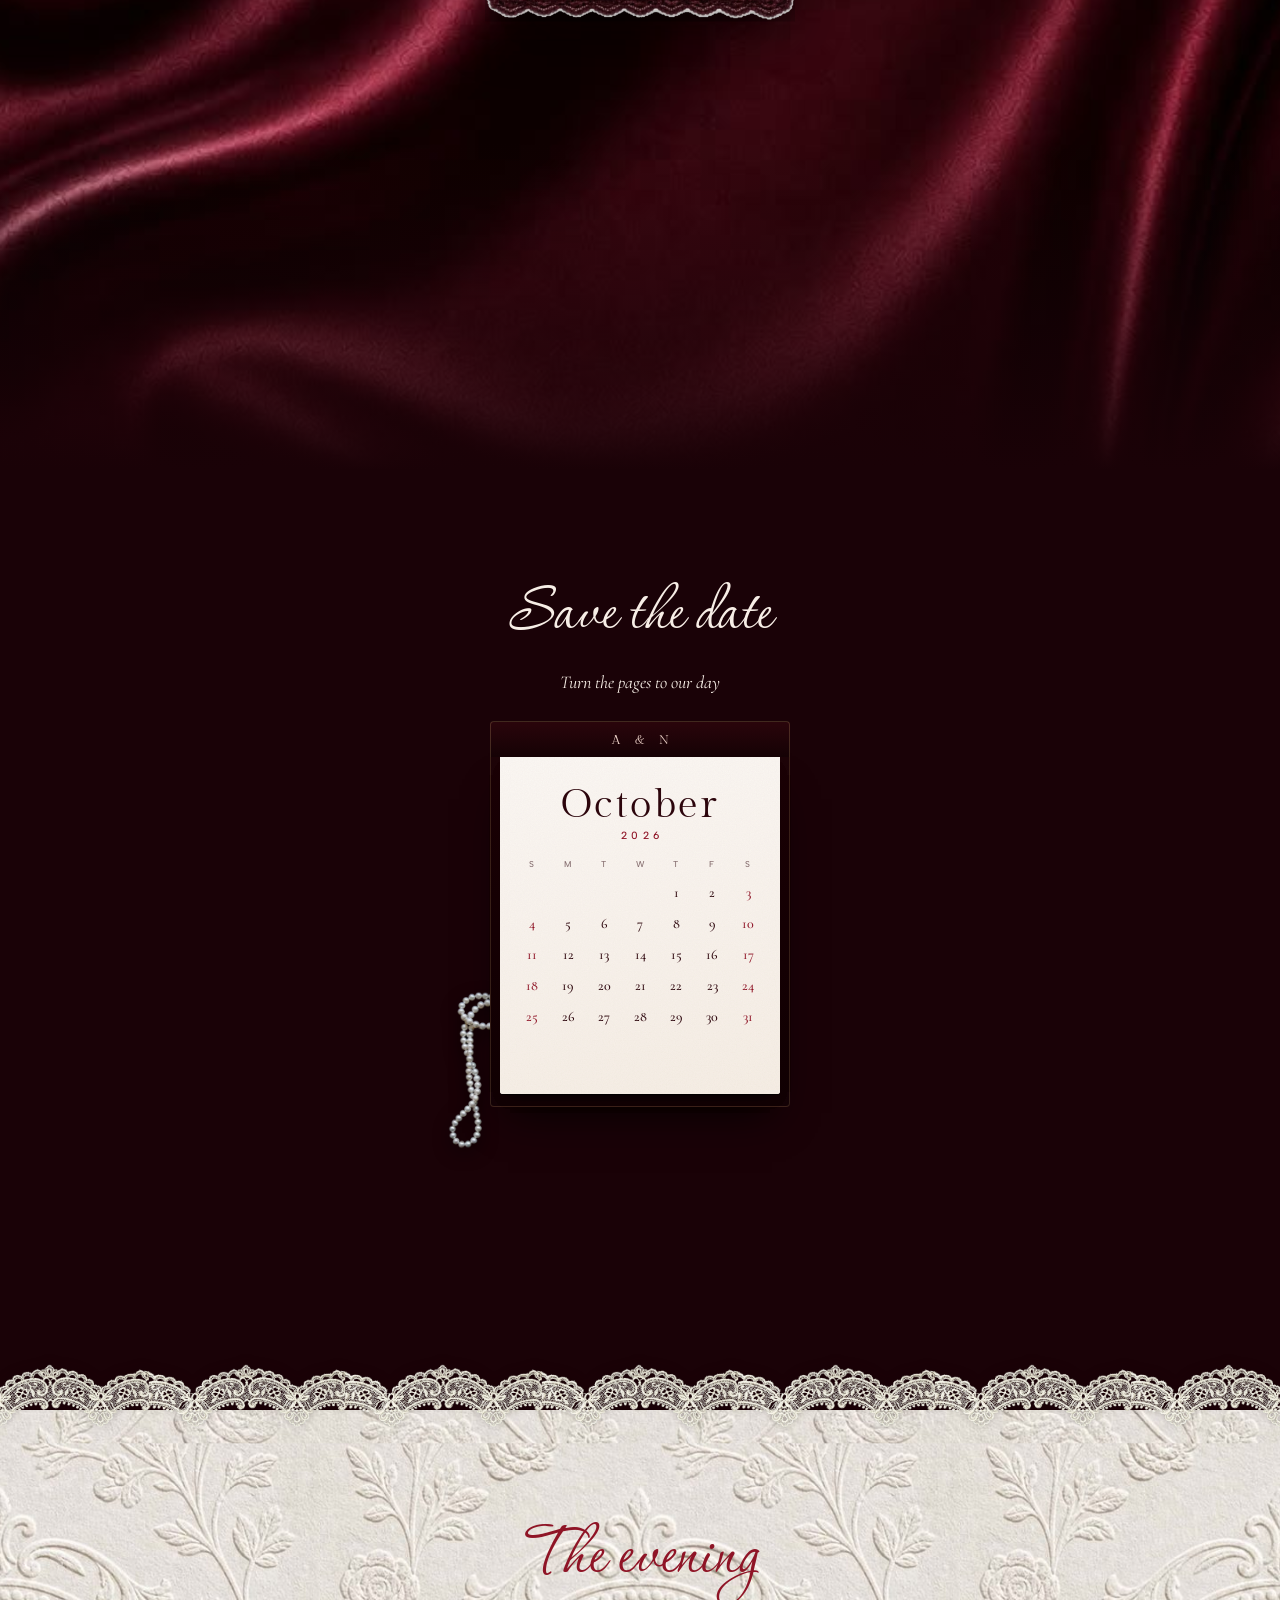
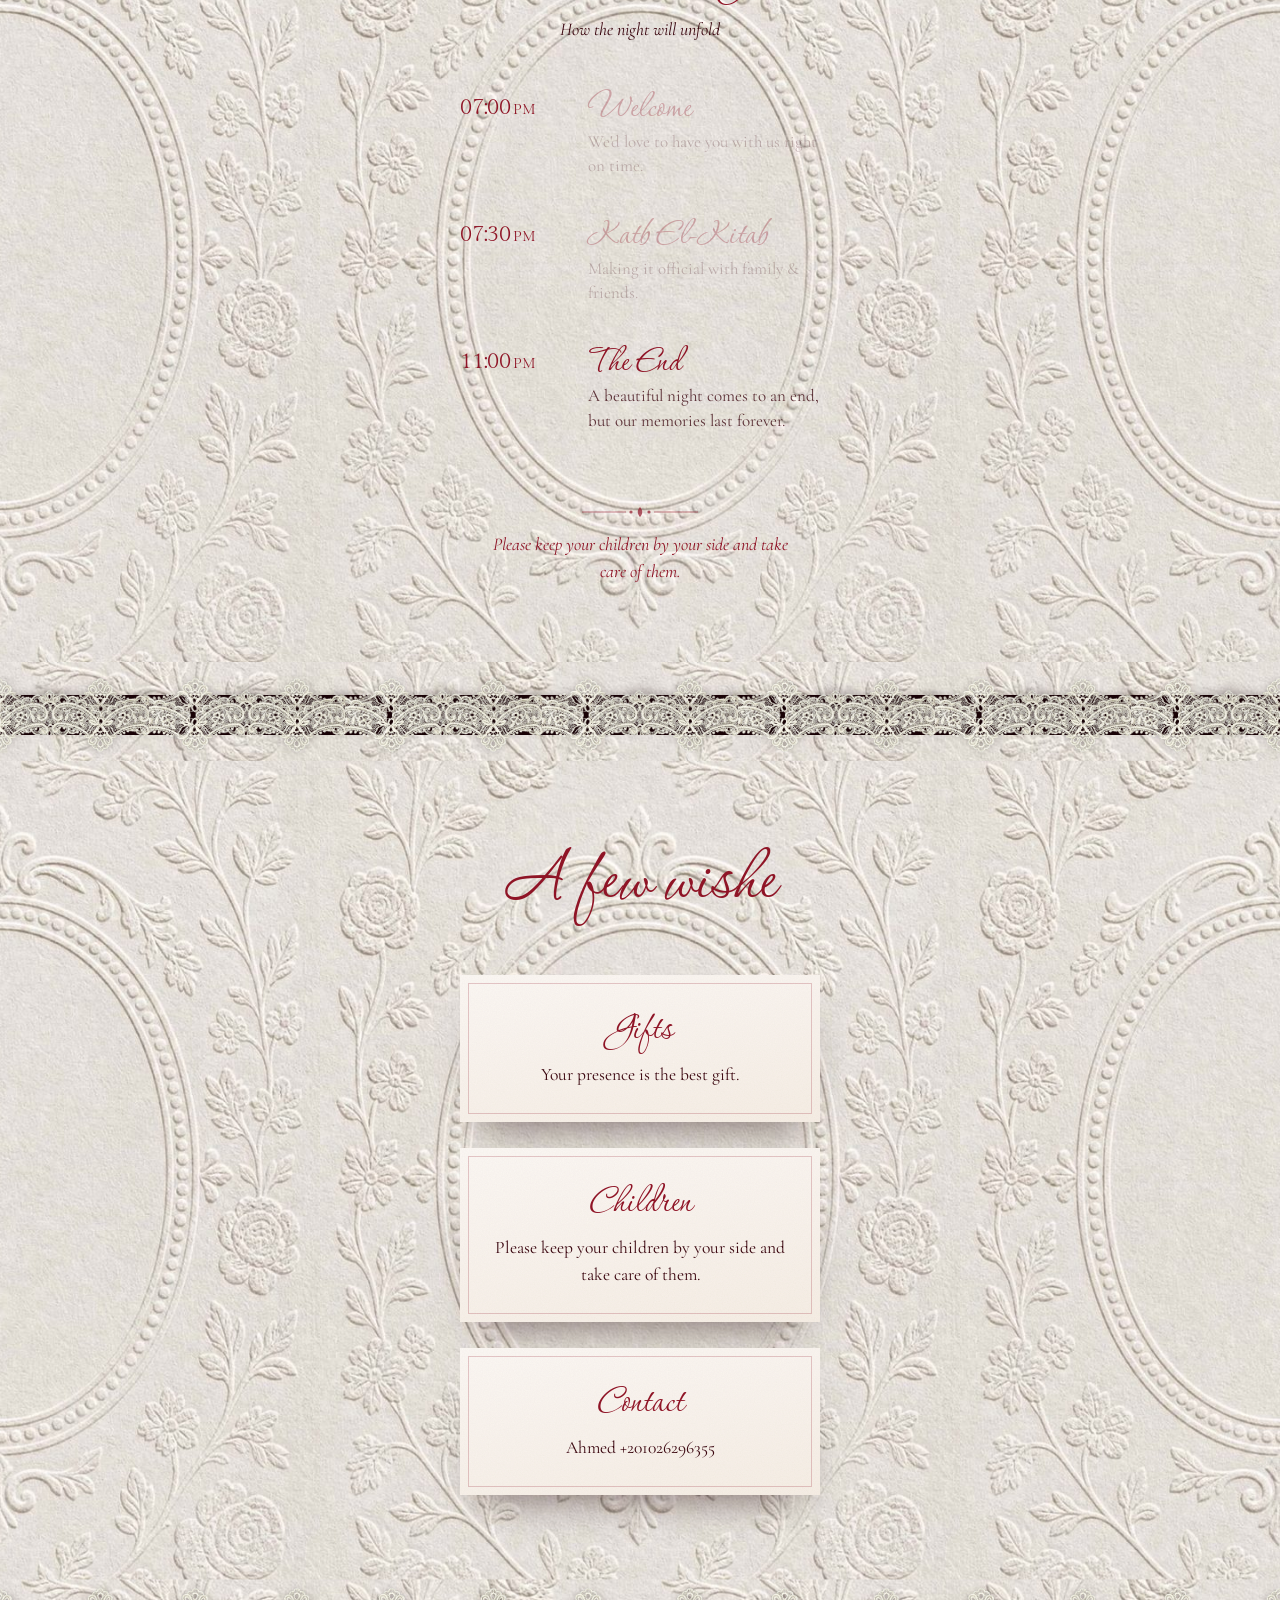
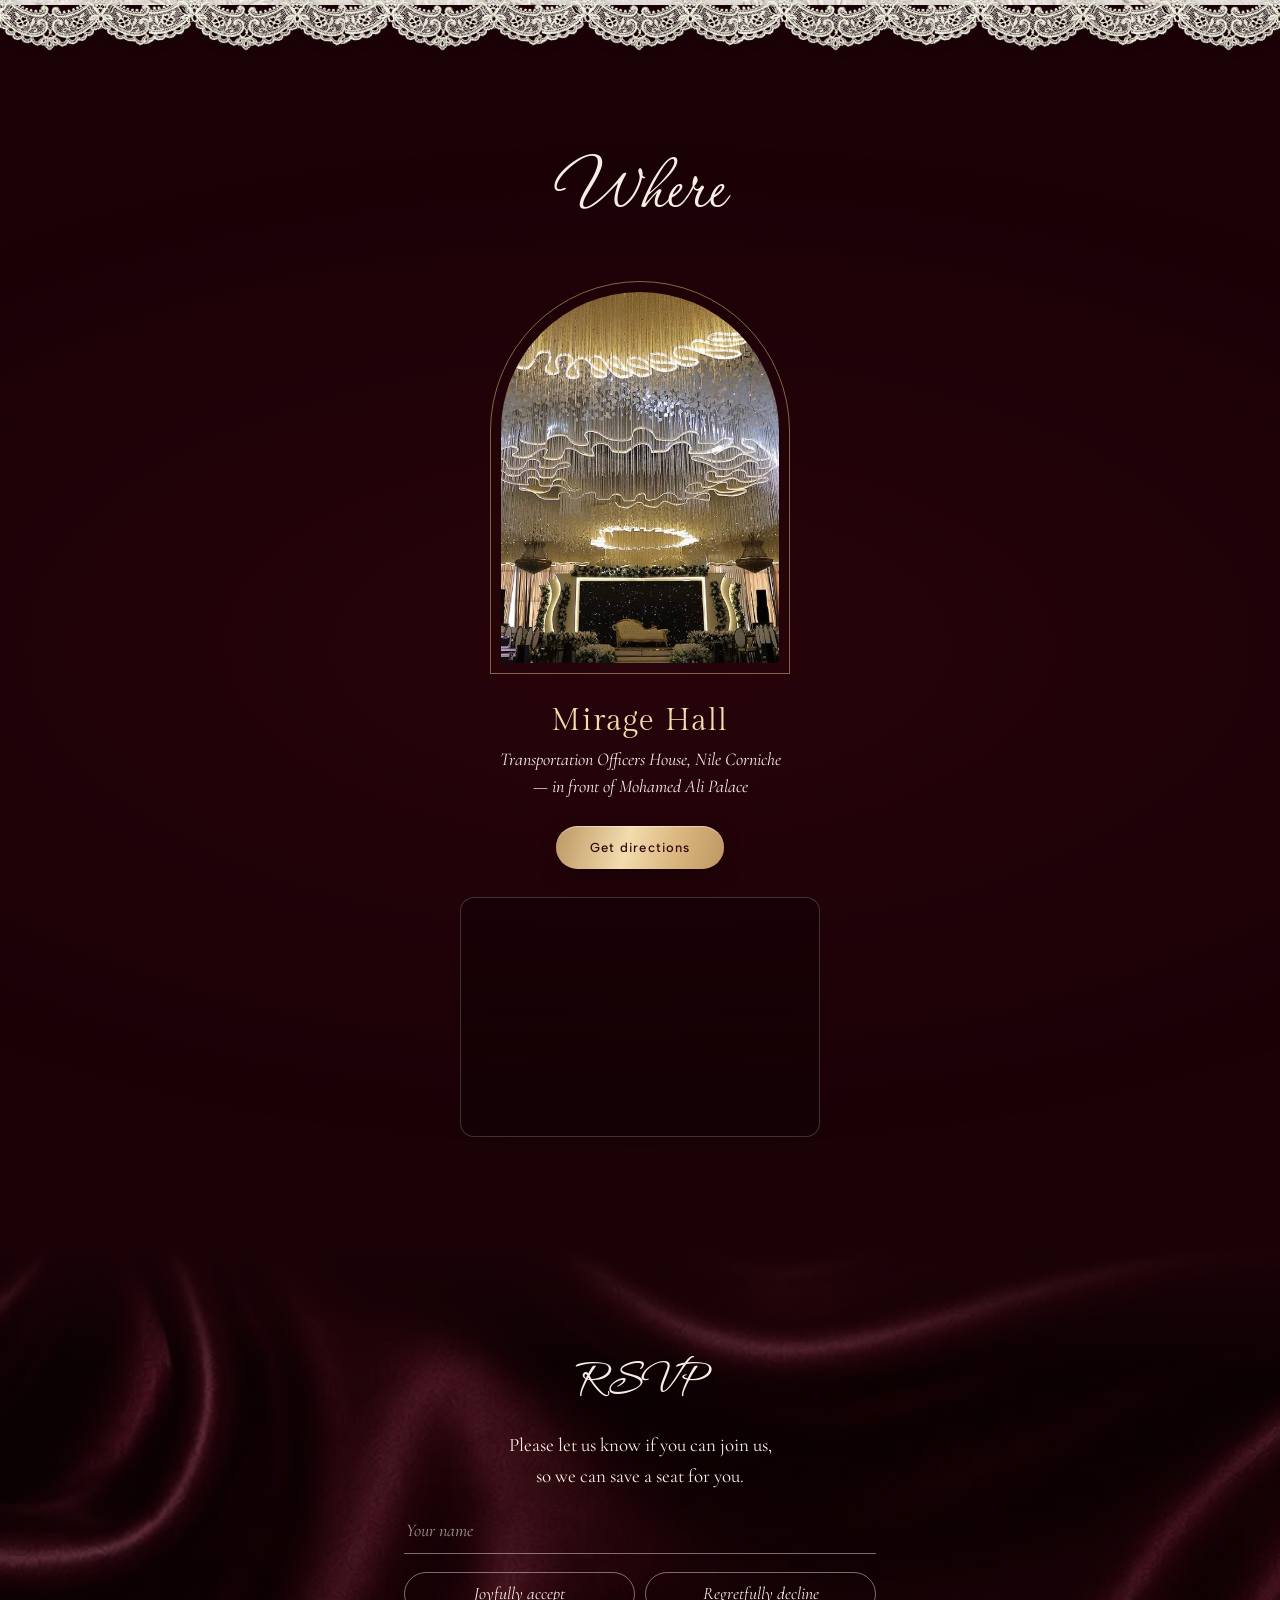
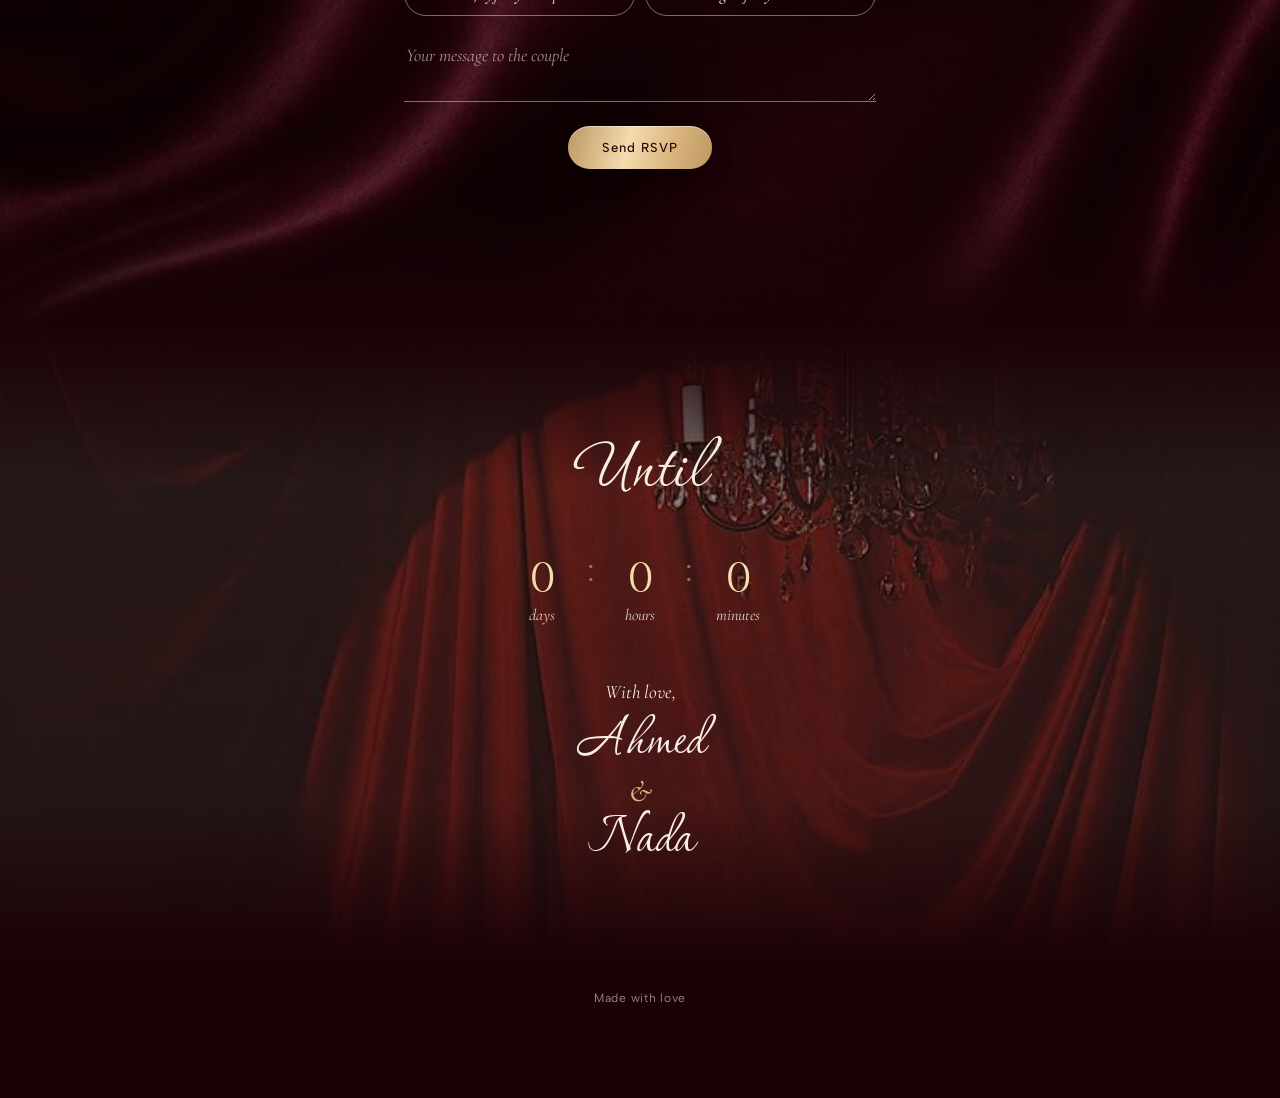
==== commit e8528d5a: "Load the note animation on phones (version bump) Co-Authored-By: Claude Opus 5.5 <noreply@anthropic." ====
--- a/index.html
+++ b/index.html
@@ -11,7 +11,7 @@
   <link rel="preconnect" href="https://fonts.googleapis.com">
   <link rel="preconnect" href="https://fonts.gstatic.com" crossorigin>
   <link id="fontsLink" rel="stylesheet" href="https://fonts.googleapis.com/css2?family=Corinthia:wght@400;700&family=Cormorant+Garamond:ital,wght@0,400;0,500;0,600;1,400;1,500;1,600&family=Gilda+Display&family=Albert+Sans:wght@500;600&display=swap">
-  <link rel="stylesheet" href="assets/css/invite.css?v=20261127c">
+  <link rel="stylesheet" href="assets/css/invite.css?v=20261127d">
   <link rel="preload" as="image" href="assets/media/glitter.jpg">
 </head>
 <body class="is-locked">
@@ -216,7 +216,7 @@
 
   <!-- config.js is always loaded fresh so published changes show at once -->
   <script>document.write('<script src="config.js?t=' + Date.now() + '"><\/script>');</script>
-  <script src="assets/js/store.js?v=20261127c"></script>
-  <script src="assets/js/invite.js?v=20261127c"></script>
+  <script src="assets/js/store.js?v=20261127d"></script>
+  <script src="assets/js/invite.js?v=20261127d"></script>
 </body>
 </html>
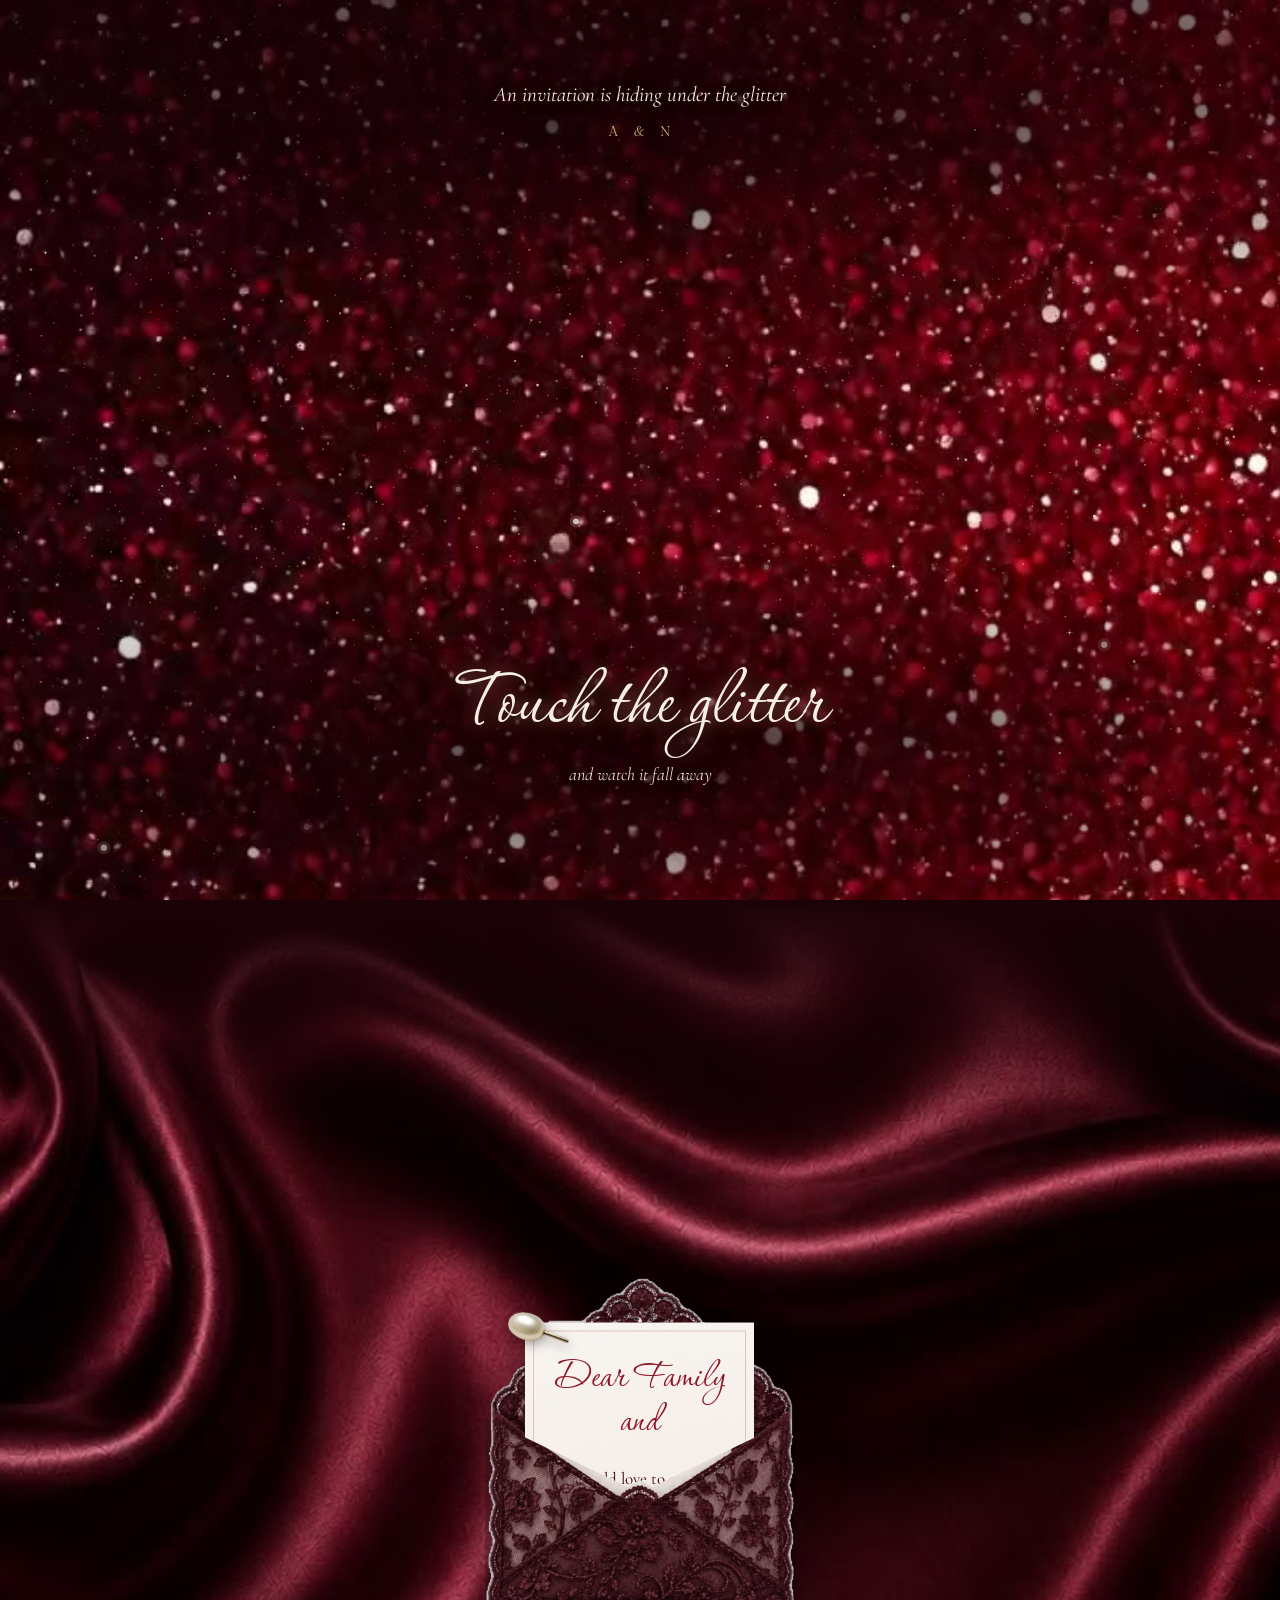
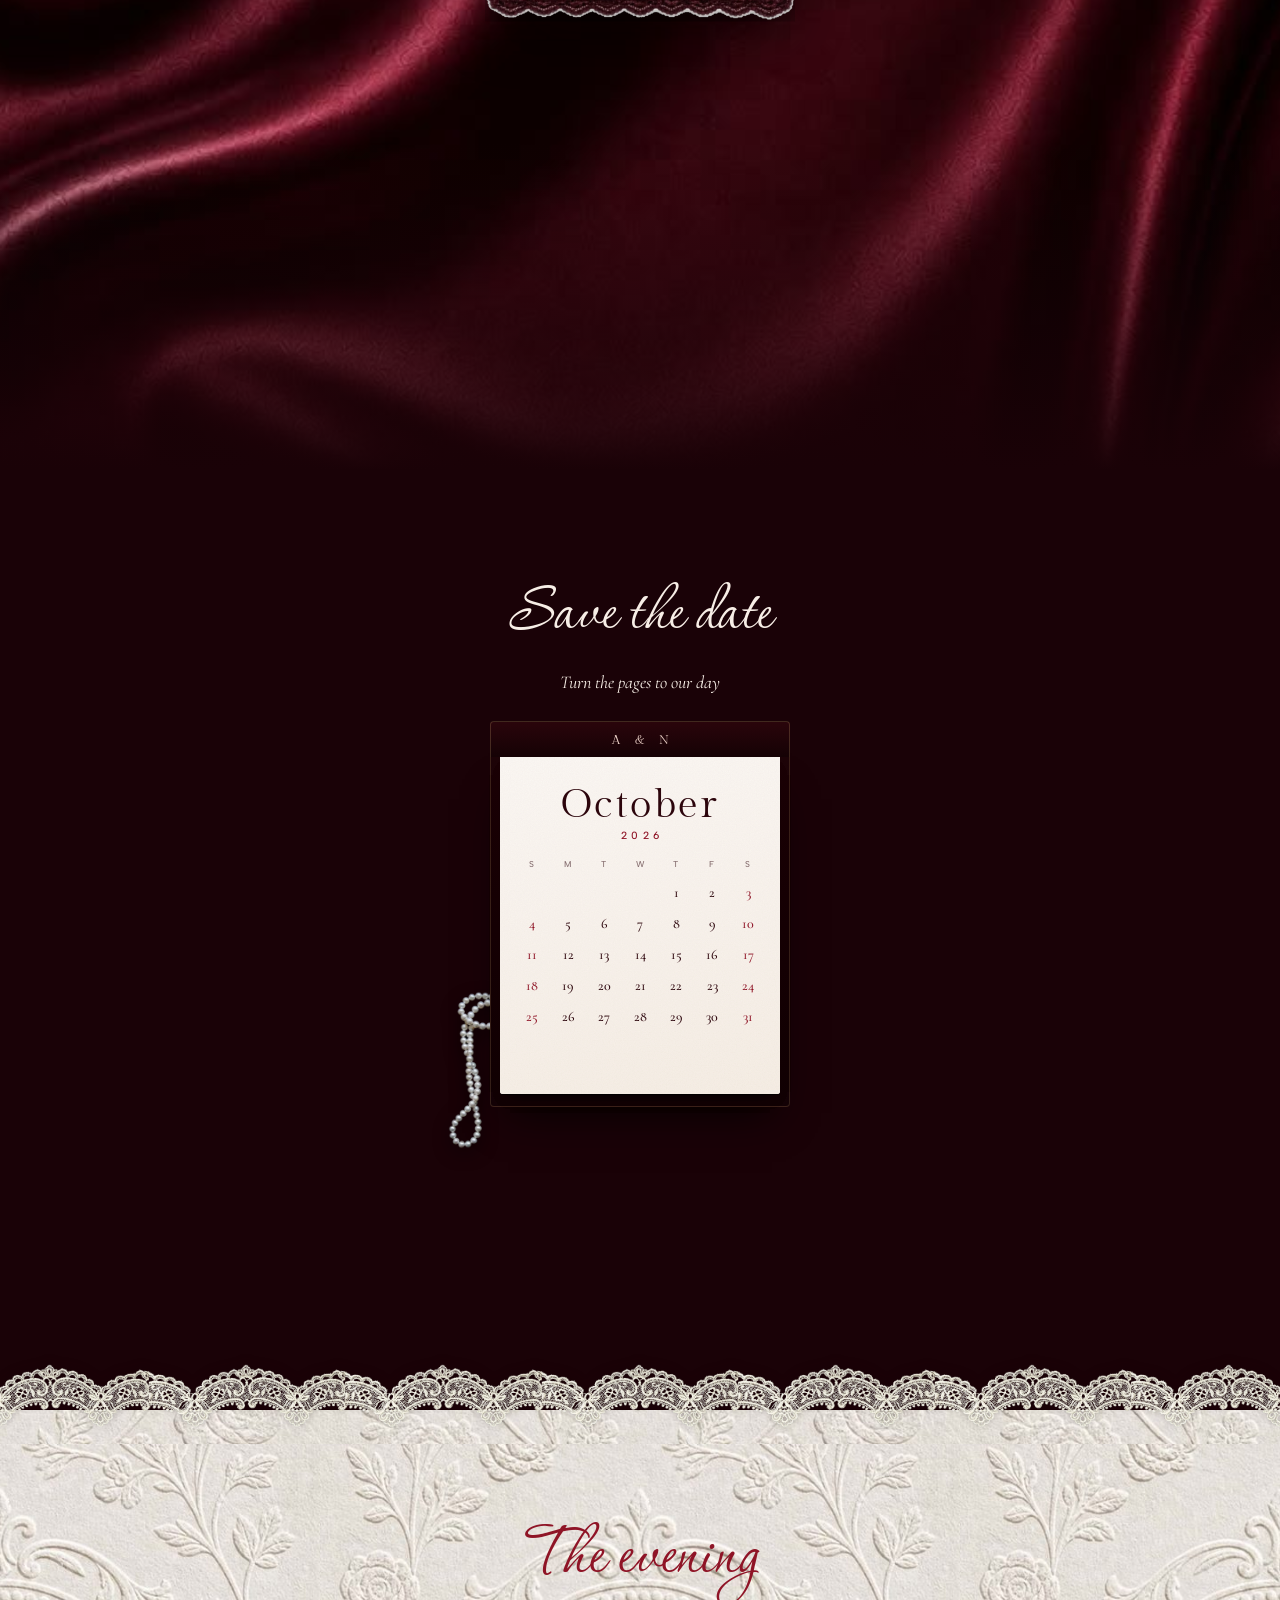
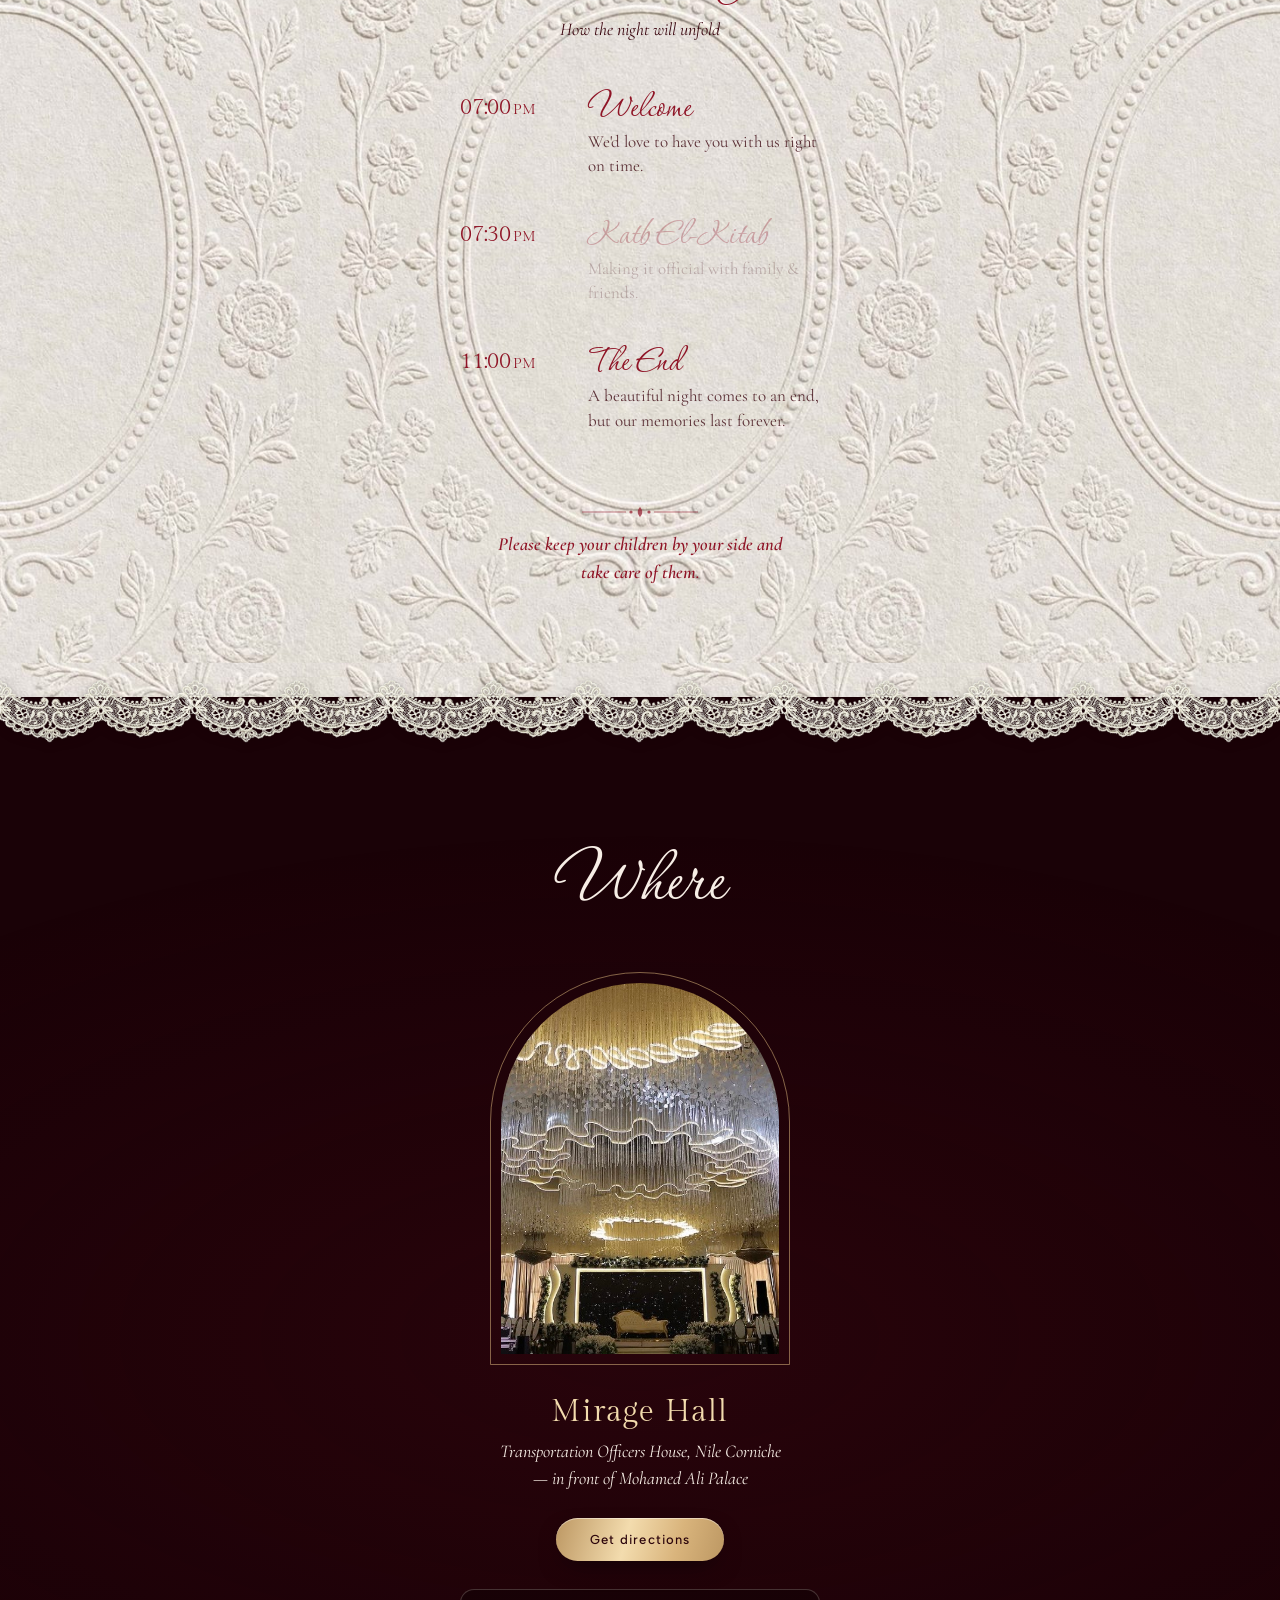
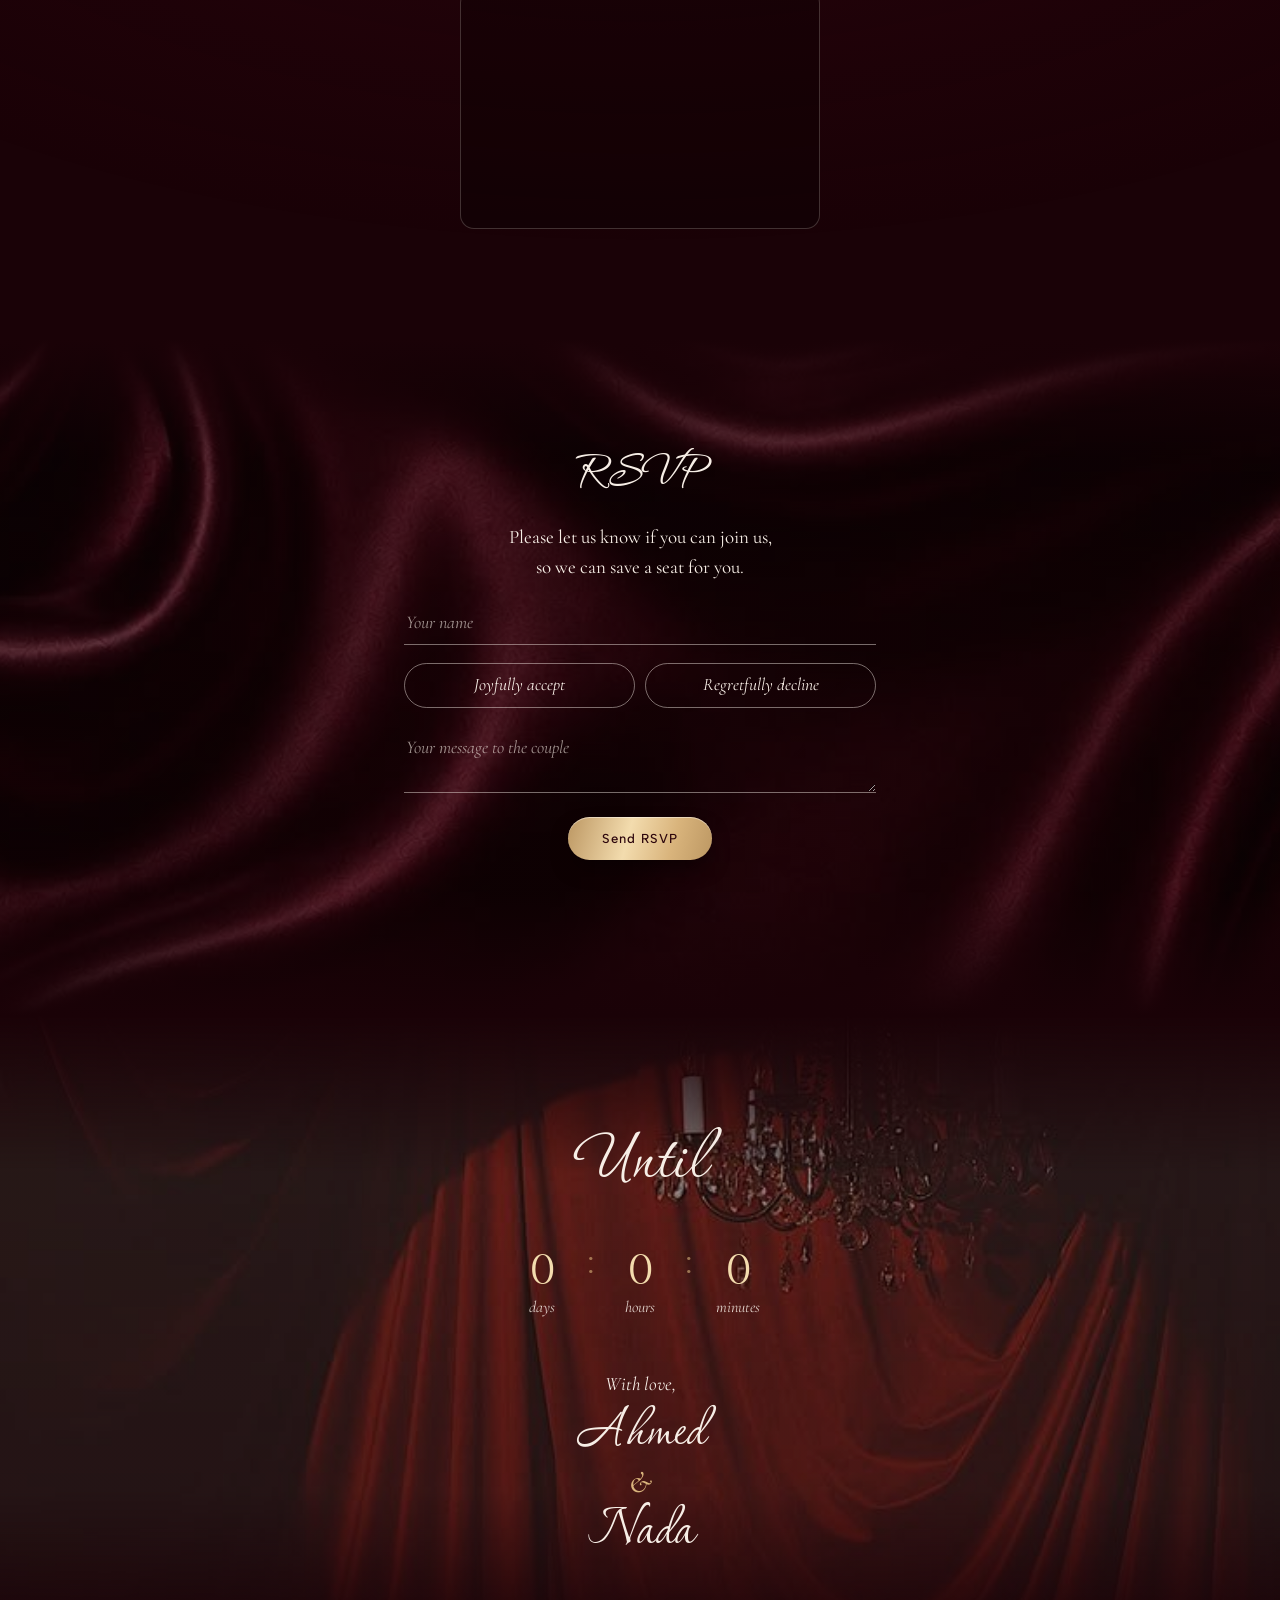
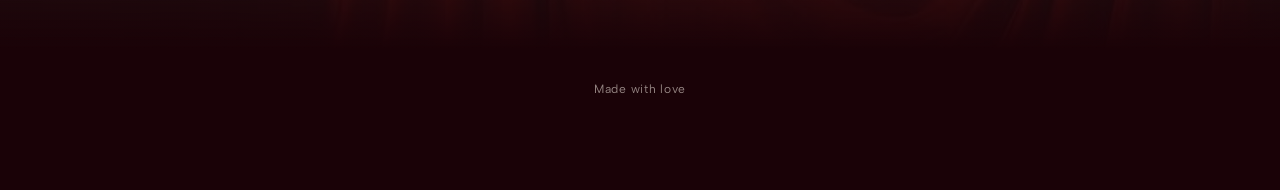
==== commit b3a4ca27: "Load the bold note on phones (version bump) Co-Authored-By: Claude Opus 5.5 <noreply@anthropic.com> " ====
--- a/index.html
+++ b/index.html
@@ -11,7 +11,7 @@
   <link rel="preconnect" href="https://fonts.googleapis.com">
   <link rel="preconnect" href="https://fonts.gstatic.com" crossorigin>
   <link id="fontsLink" rel="stylesheet" href="https://fonts.googleapis.com/css2?family=Corinthia:wght@400;700&family=Cormorant+Garamond:ital,wght@0,400;0,500;0,600;1,400;1,500;1,600&family=Gilda+Display&family=Albert+Sans:wght@500;600&display=swap">
-  <link rel="stylesheet" href="assets/css/invite.css?v=20261127d">
+  <link rel="stylesheet" href="assets/css/invite.css?v=20261127e">
   <link rel="preload" as="image" href="assets/media/glitter.jpg">
 </head>
 <body class="is-locked">
@@ -216,7 +216,7 @@
 
   <!-- config.js is always loaded fresh so published changes show at once -->
   <script>document.write('<script src="config.js?t=' + Date.now() + '"><\/script>');</script>
-  <script src="assets/js/store.js?v=20261127d"></script>
-  <script src="assets/js/invite.js?v=20261127d"></script>
+  <script src="assets/js/store.js?v=20261127e"></script>
+  <script src="assets/js/invite.js?v=20261127e"></script>
 </body>
 </html>
--- a/assets/css/invite.css
+++ b/assets/css/invite.css
@@ -506,7 +506,7 @@
 .sched-note__orn { width: 120px; height: 14px; display: block; margin: 0 auto 12px; overflow: visible; }
 .sched-note__orn path { fill: none; stroke: var(--ink); stroke-width: 1; opacity: .55; }
 .sched-note__orn .orn-d, .sched-note__orn circle { fill: var(--ink); stroke: none; opacity: .7; }
-.sched-note__text { margin: 0; font: italic 400 18px/1.5 var(--body); color: var(--ink); white-space: pre-line; }
+.sched-note__text { margin: 0; font: italic 600 18.5px/1.5 var(--body); color: var(--ink); white-space: pre-line; }
 /* note animation: the drop appears, the lines draw outwards, then the words appear one by one */
 .sched-note .orn-l, .sched-note .orn-r { stroke-dasharray: 44; stroke-dashoffset: 44; transition: stroke-dashoffset 1.1s cubic-bezier(.6, .05, .3, 1) .35s; }
 .sched-note__orn .orn-d, .sched-note__orn circle { opacity: 0; transform: scale(.4); transform-origin: 60px 7px; transform-box: view-box; transition: opacity .6s ease, transform .7s var(--ease); }
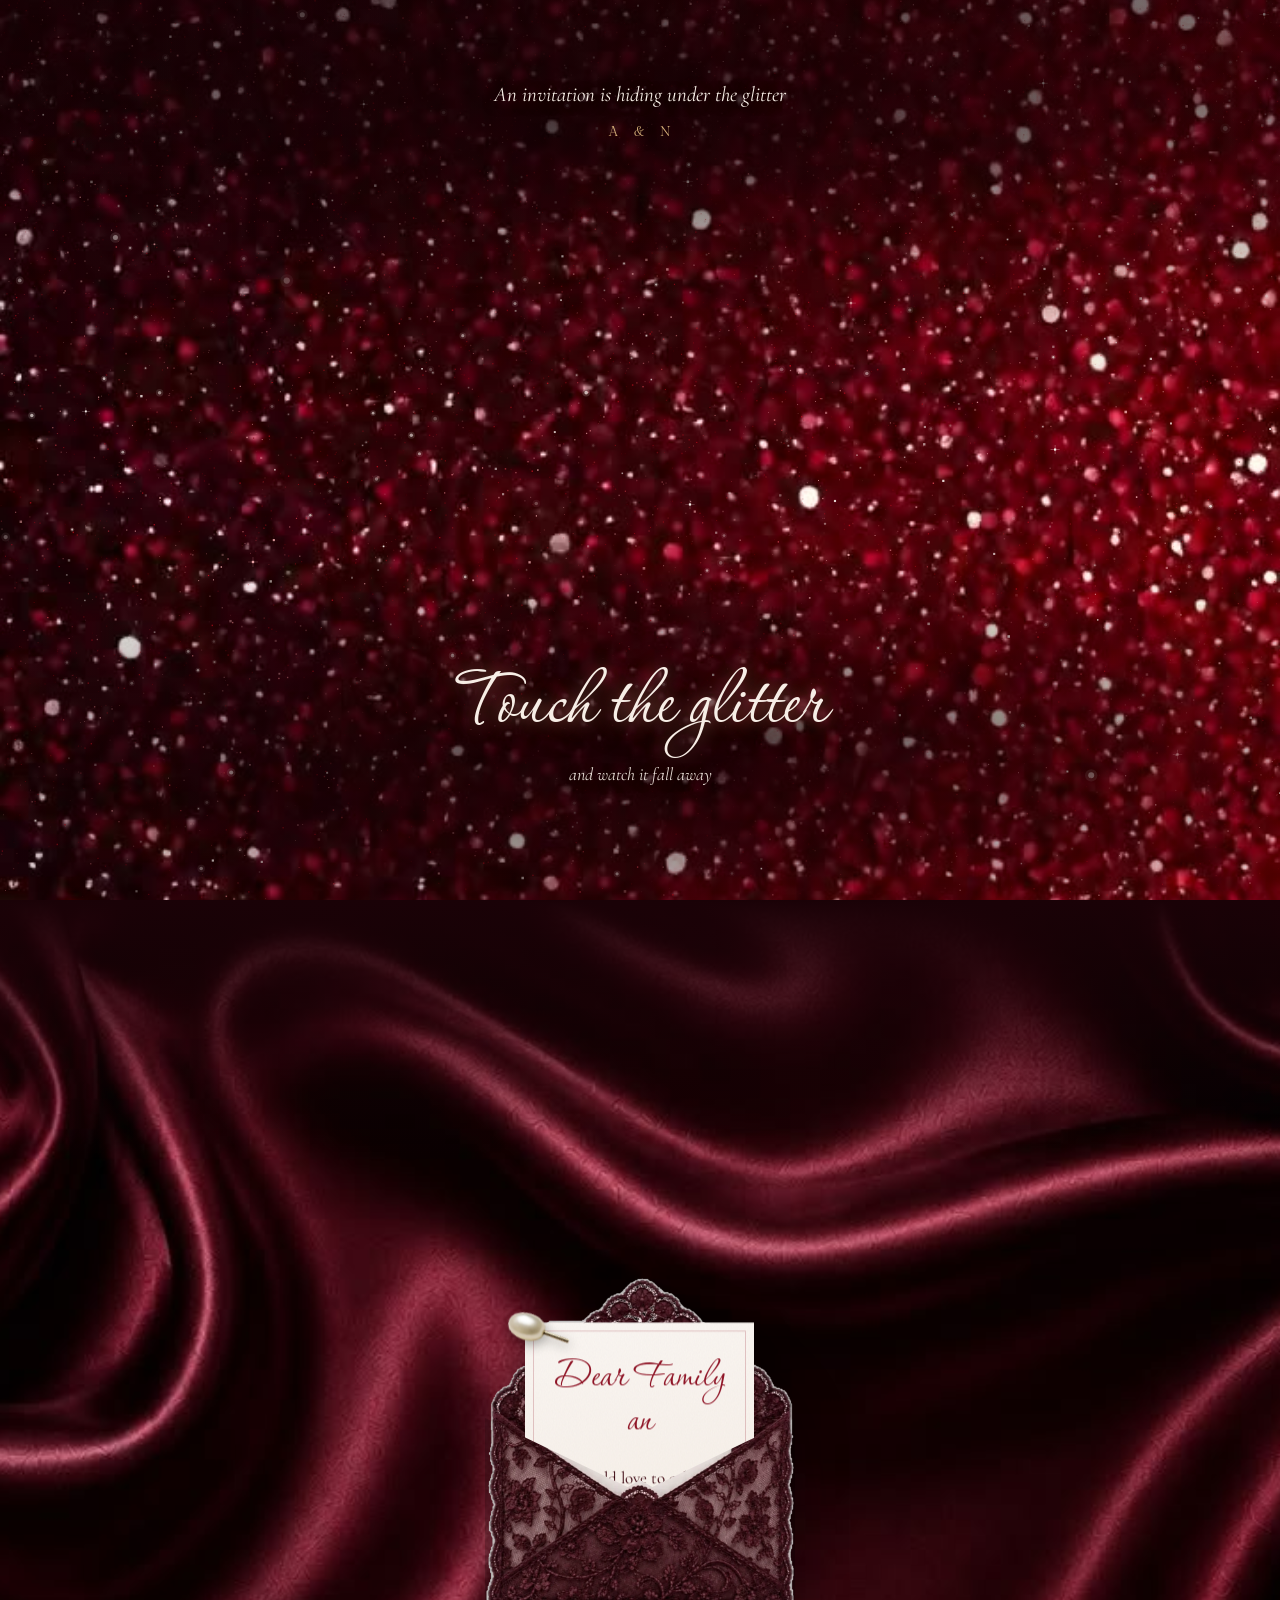
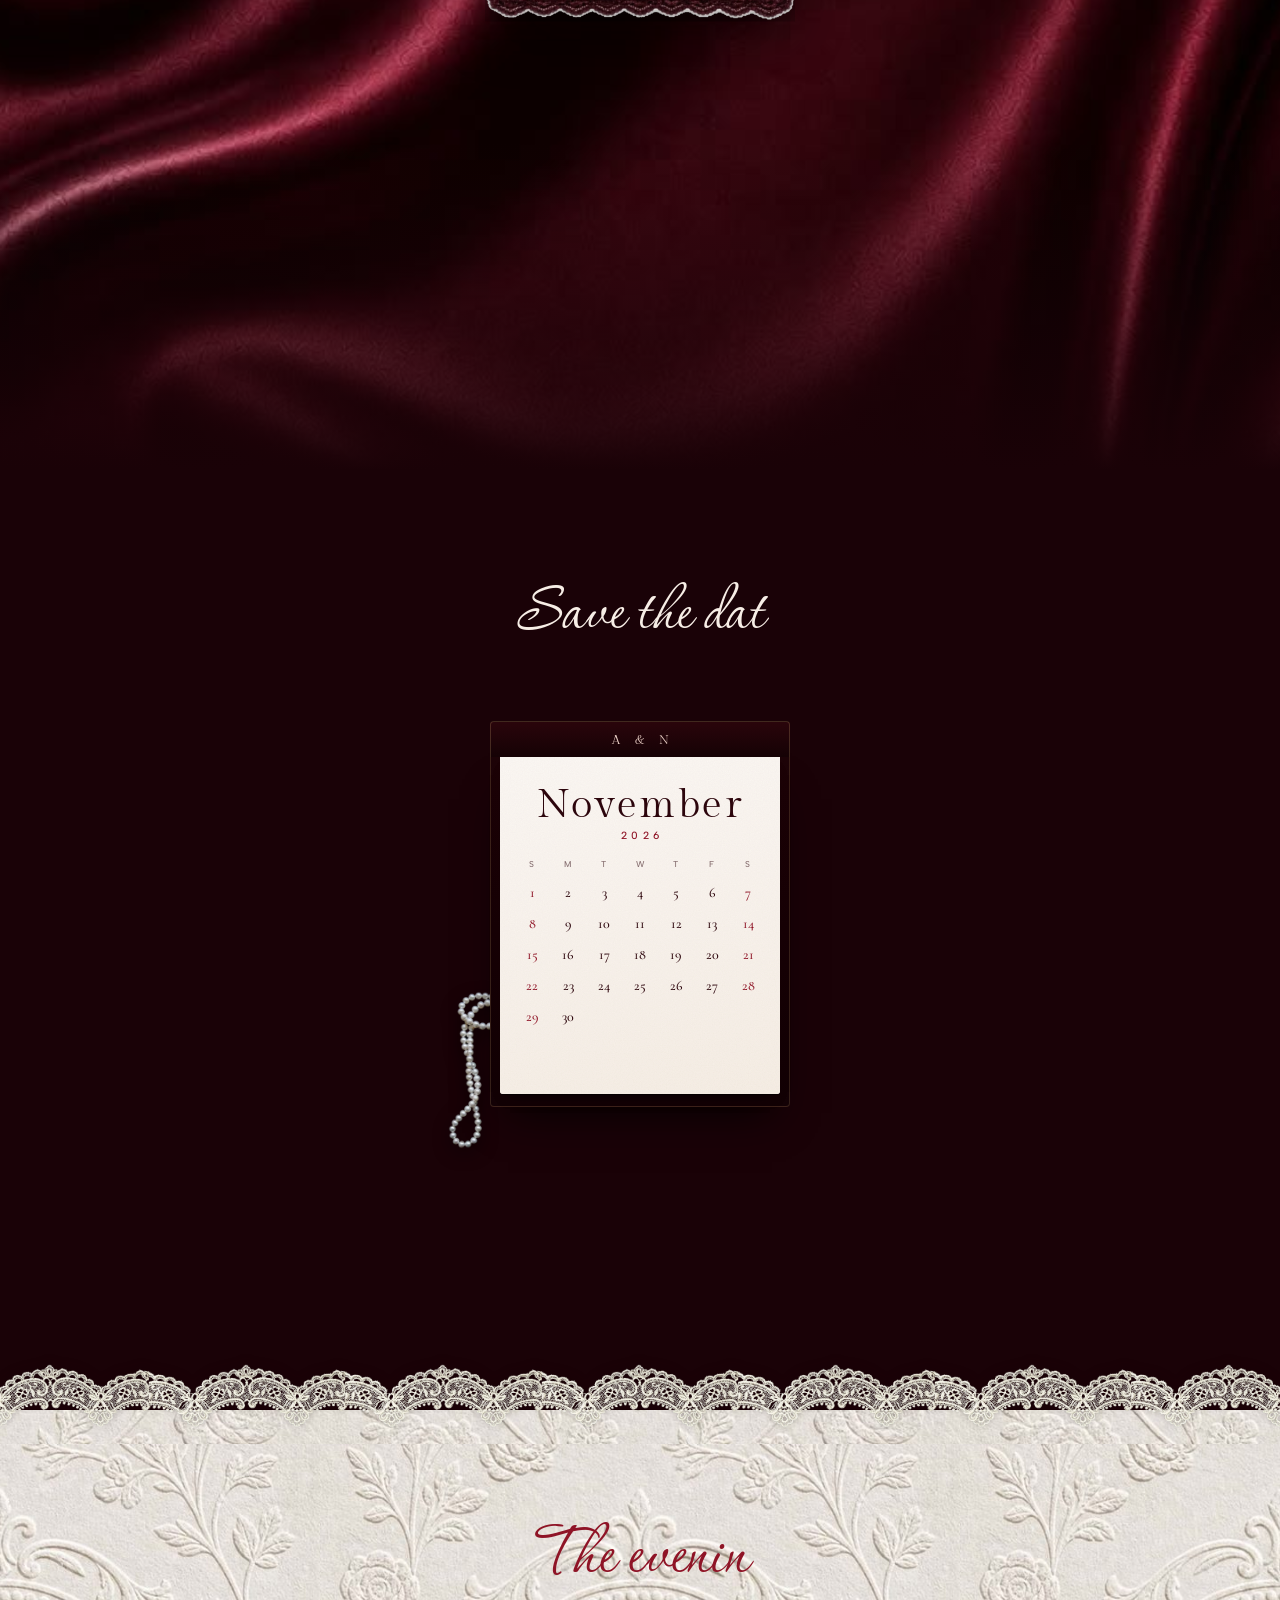
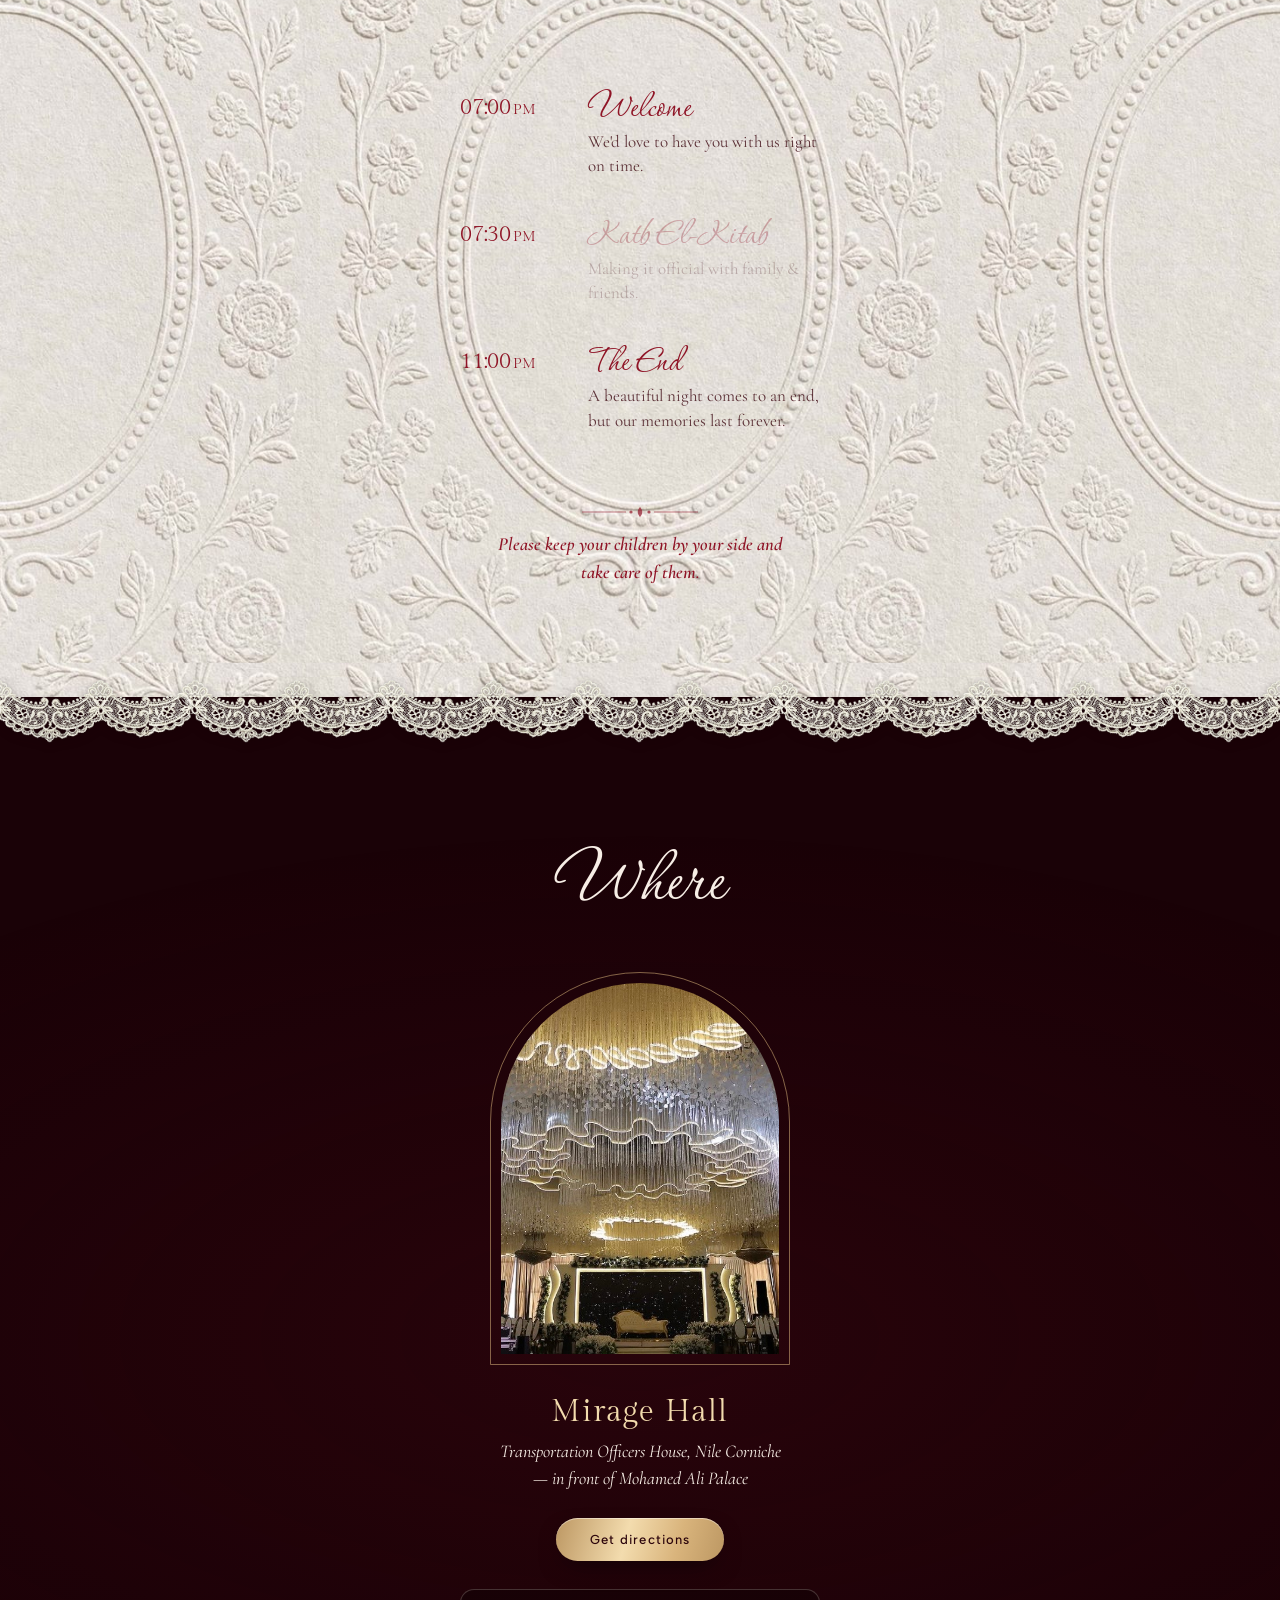
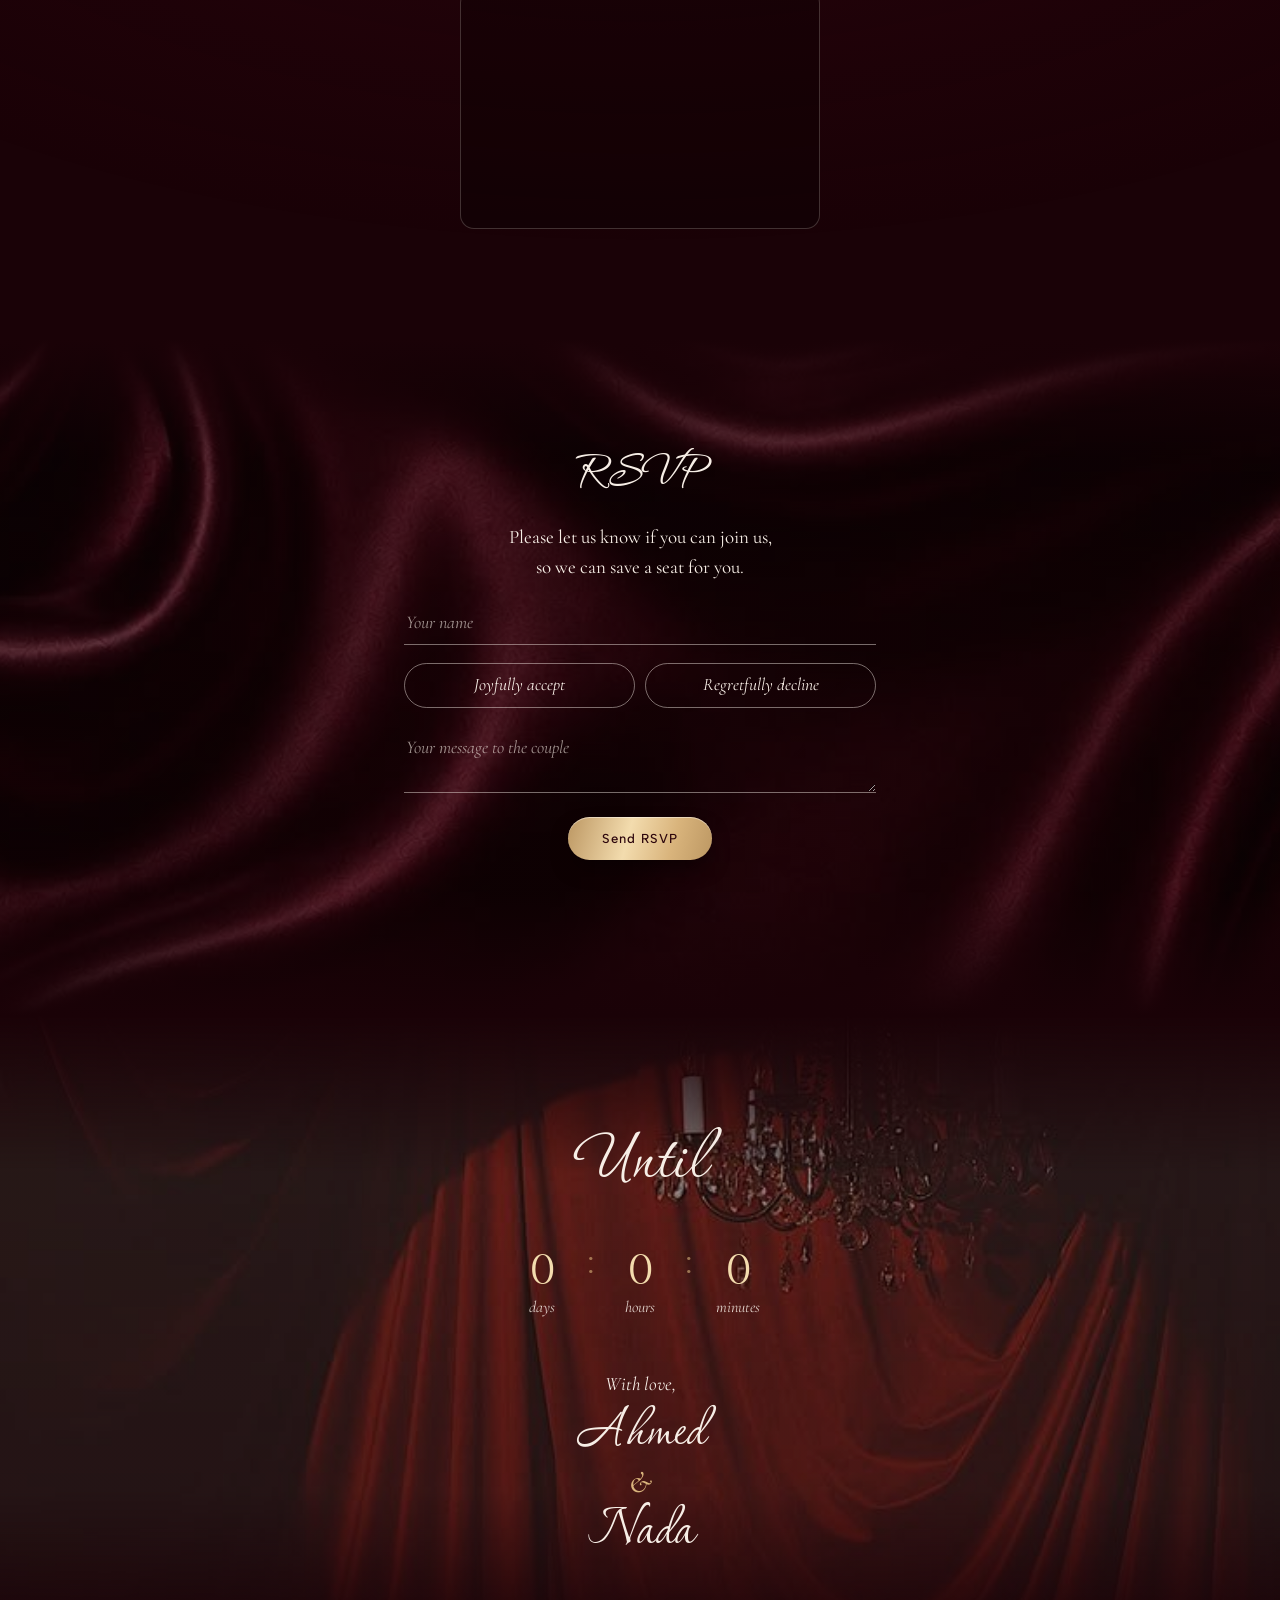
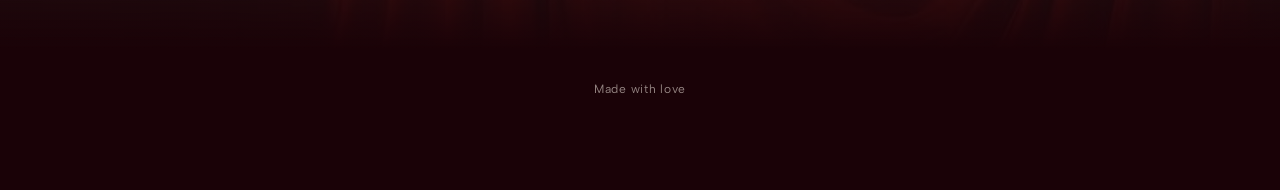
==== commit 687c5341: "Arabic version of the invitation with its own dashboard (preview) - /ar/ link opens the same invitat" ====
--- a/index.html
+++ b/index.html
@@ -215,7 +215,7 @@
   </button>
 
   <!-- config.js is always loaded fresh so published changes show at once -->
-  <script>document.write('<script src="config.js?t=' + Date.now() + '"><\/script>');</script>
+  <script>window.INVITE_SITE = new URLSearchParams(location.search).get('site') === 'ar' ? 'ar' : ''; window.INVITE_CONFIG_FILE = window.INVITE_SITE ? 'config-' + window.INVITE_SITE + '.js' : 'config.js'; document.write('<script src="' + window.INVITE_CONFIG_FILE + '?t=' + Date.now() + '"><\/script>');</script>
   <script src="assets/js/store.js?v=20261127e"></script>
   <script src="assets/js/invite.js?v=20261127e"></script>
 </body>
--- a/assets/css/invite.css
+++ b/assets/css/invite.css
@@ -516,6 +516,13 @@
 .sched-note.on .sched-note__text .w { opacity: 1; transform: none; filter: none; }
 @media (prefers-reduced-motion: reduce) { .sched-note * { transition: none !important; } }
 
+/* Arabic version: Arabic letters must stay joined (no letter spacing) and have no italic style */
+html[lang^="ar"] body, html[lang^="ar"] body * { letter-spacing: 0 !important; font-style: normal !important; }
+html[lang^="ar"] .hero__name { line-height: 1.25; }
+html[lang^="ar"] .title, html[lang^="ar"] .until__names .script, html[lang^="ar"] .letter__sig, html[lang^="ar"] .timeline b, html[lang^="ar"] .wishes .card b { line-height: 1.45; }
+html[lang^="ar"] .cover__action { line-height: 1.3; }
+html[lang^="ar"] .hero__date, html[lang^="ar"] .cover__mono, html[lang^="ar"] .pad__head { word-spacing: .35em; }
+
 /* titles write themselves; the line under them waits, then fades in */
 .title.to-write:not(.is-written):not(.is-writing) { color: transparent; }
 .title.to-write.reveal { opacity: 1; transform: none; }
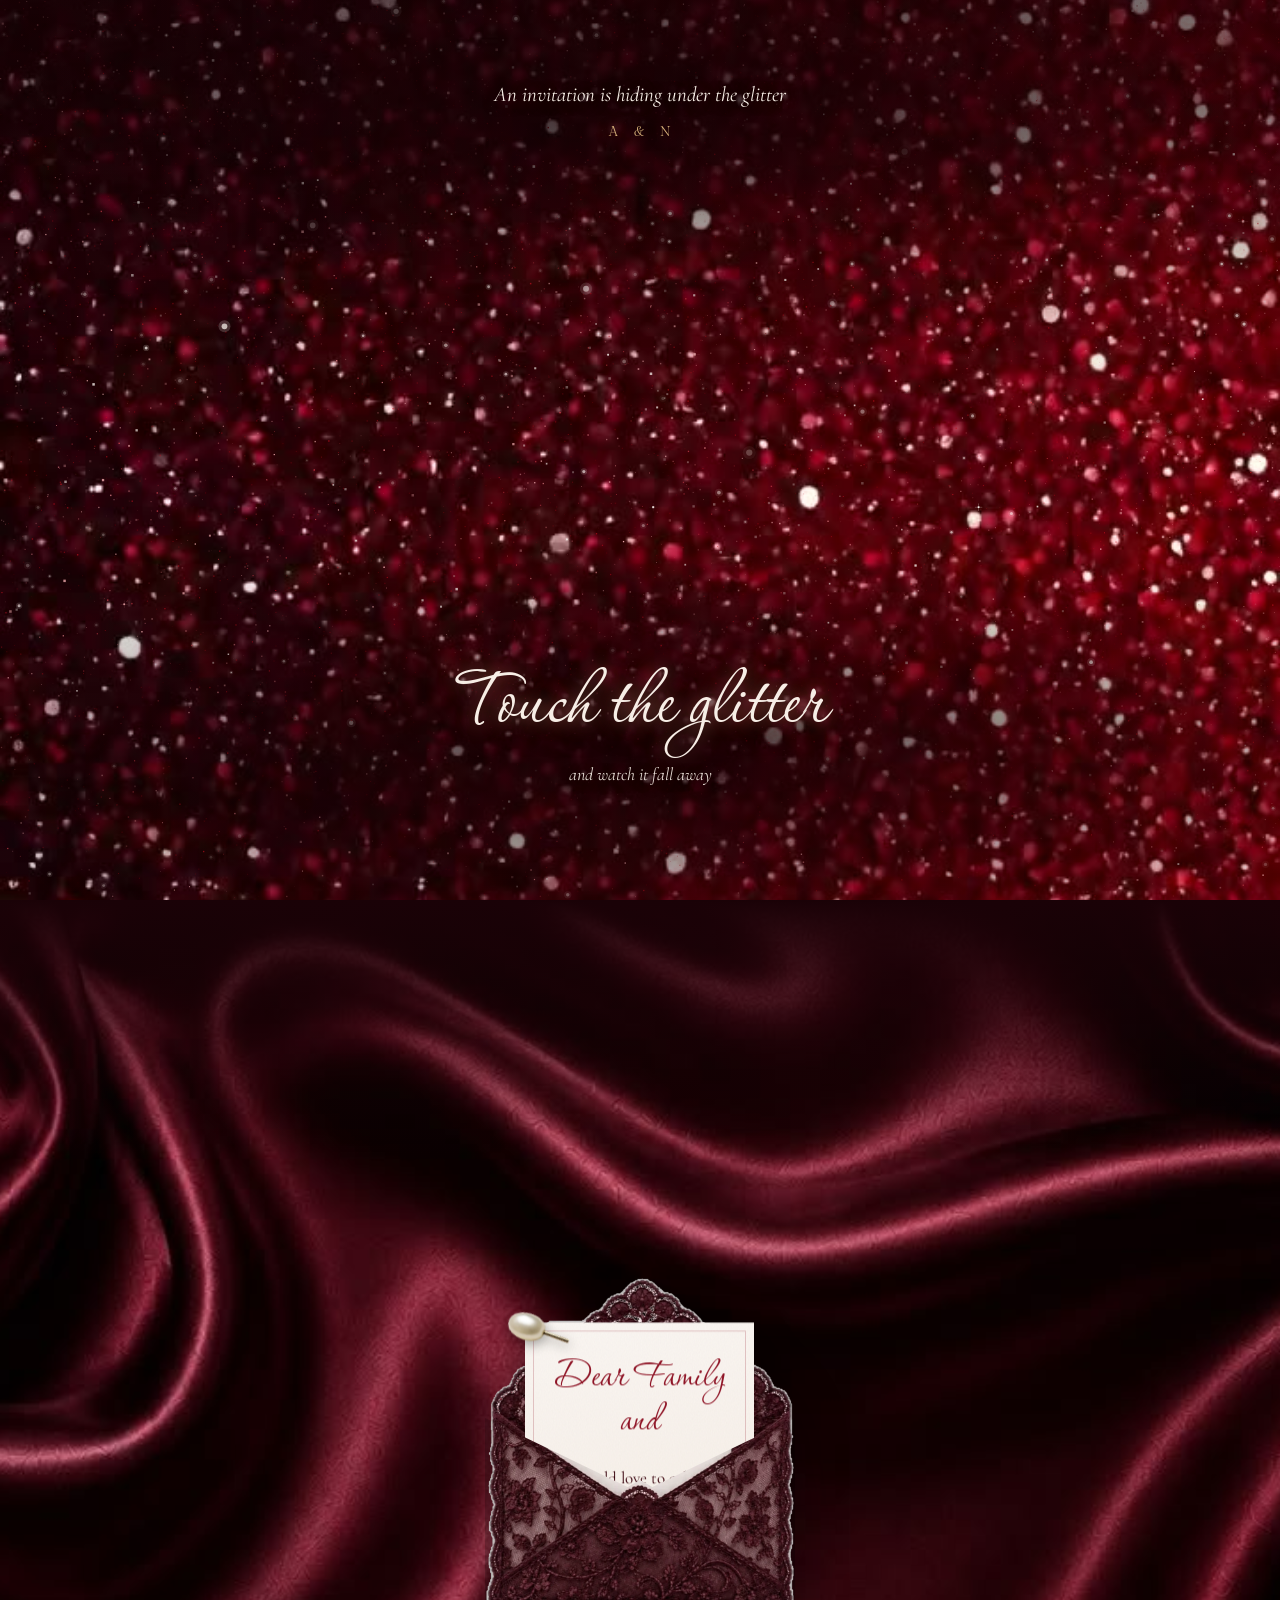
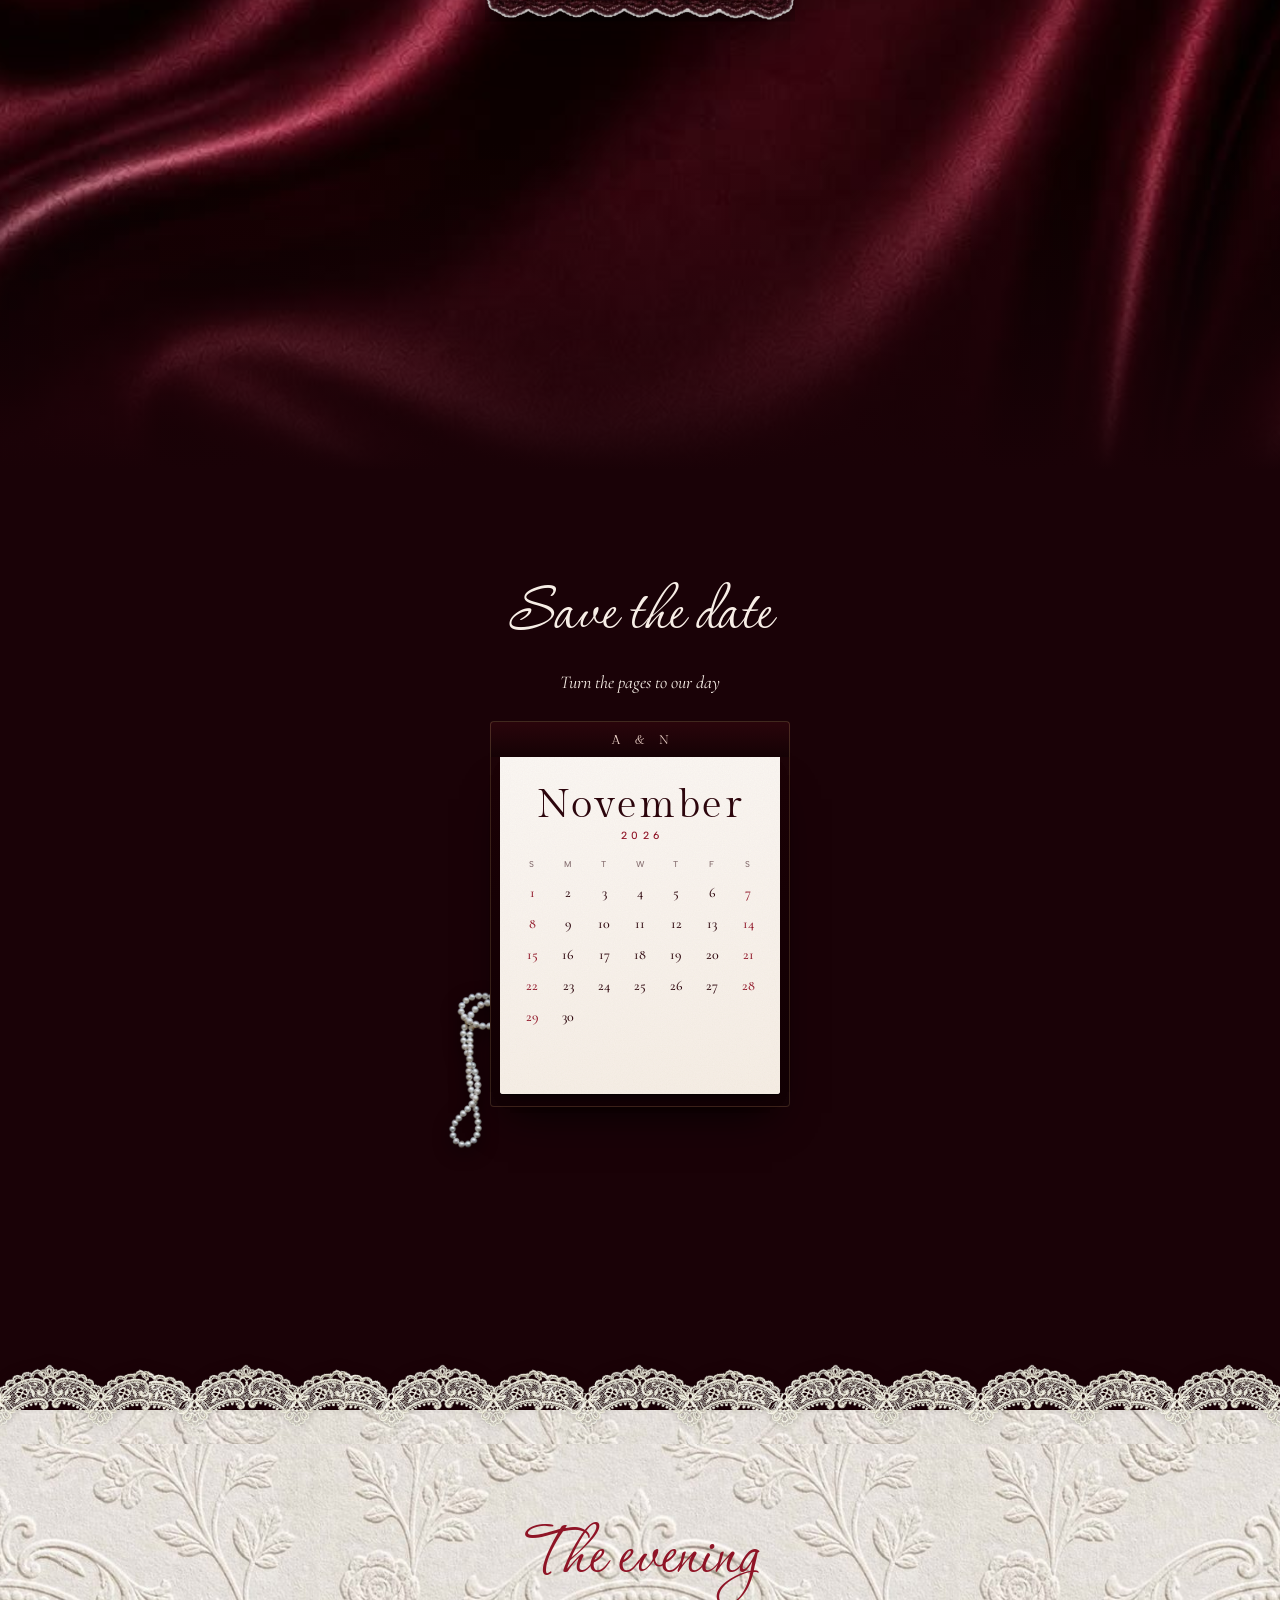
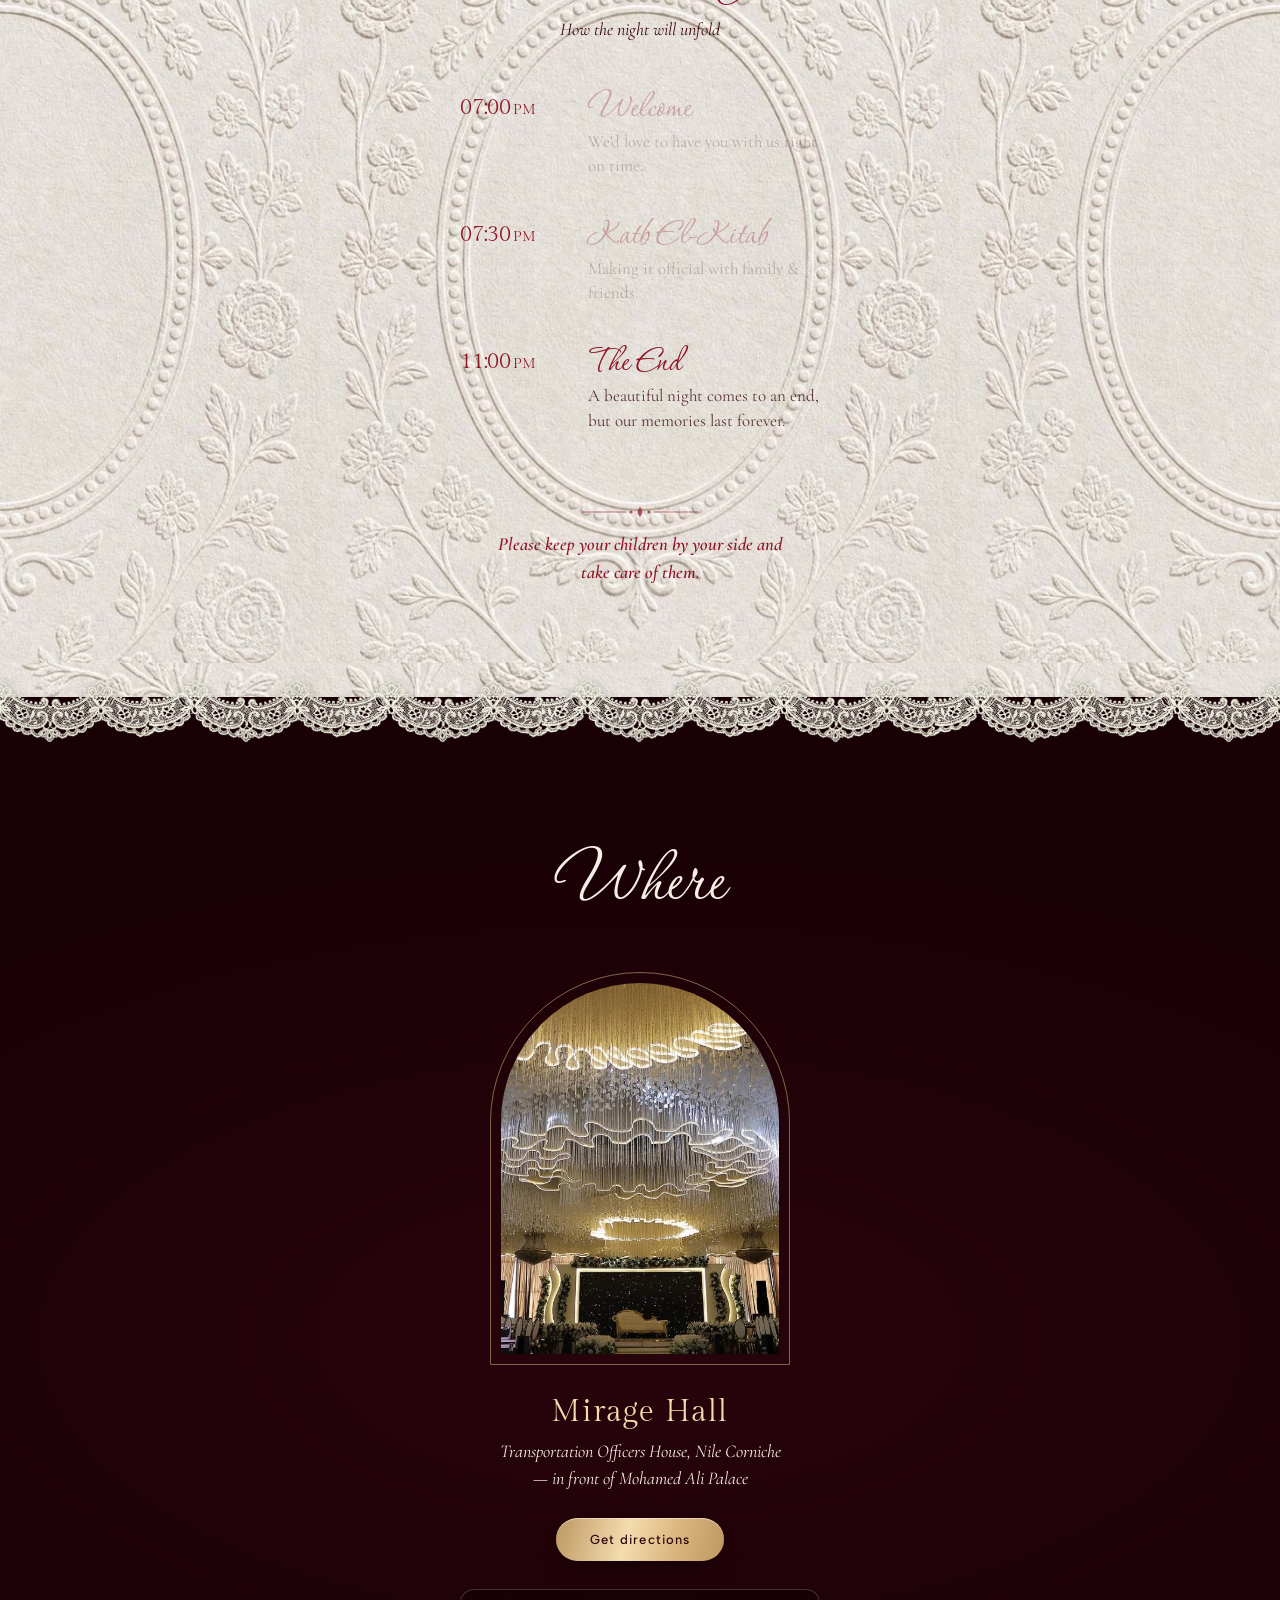
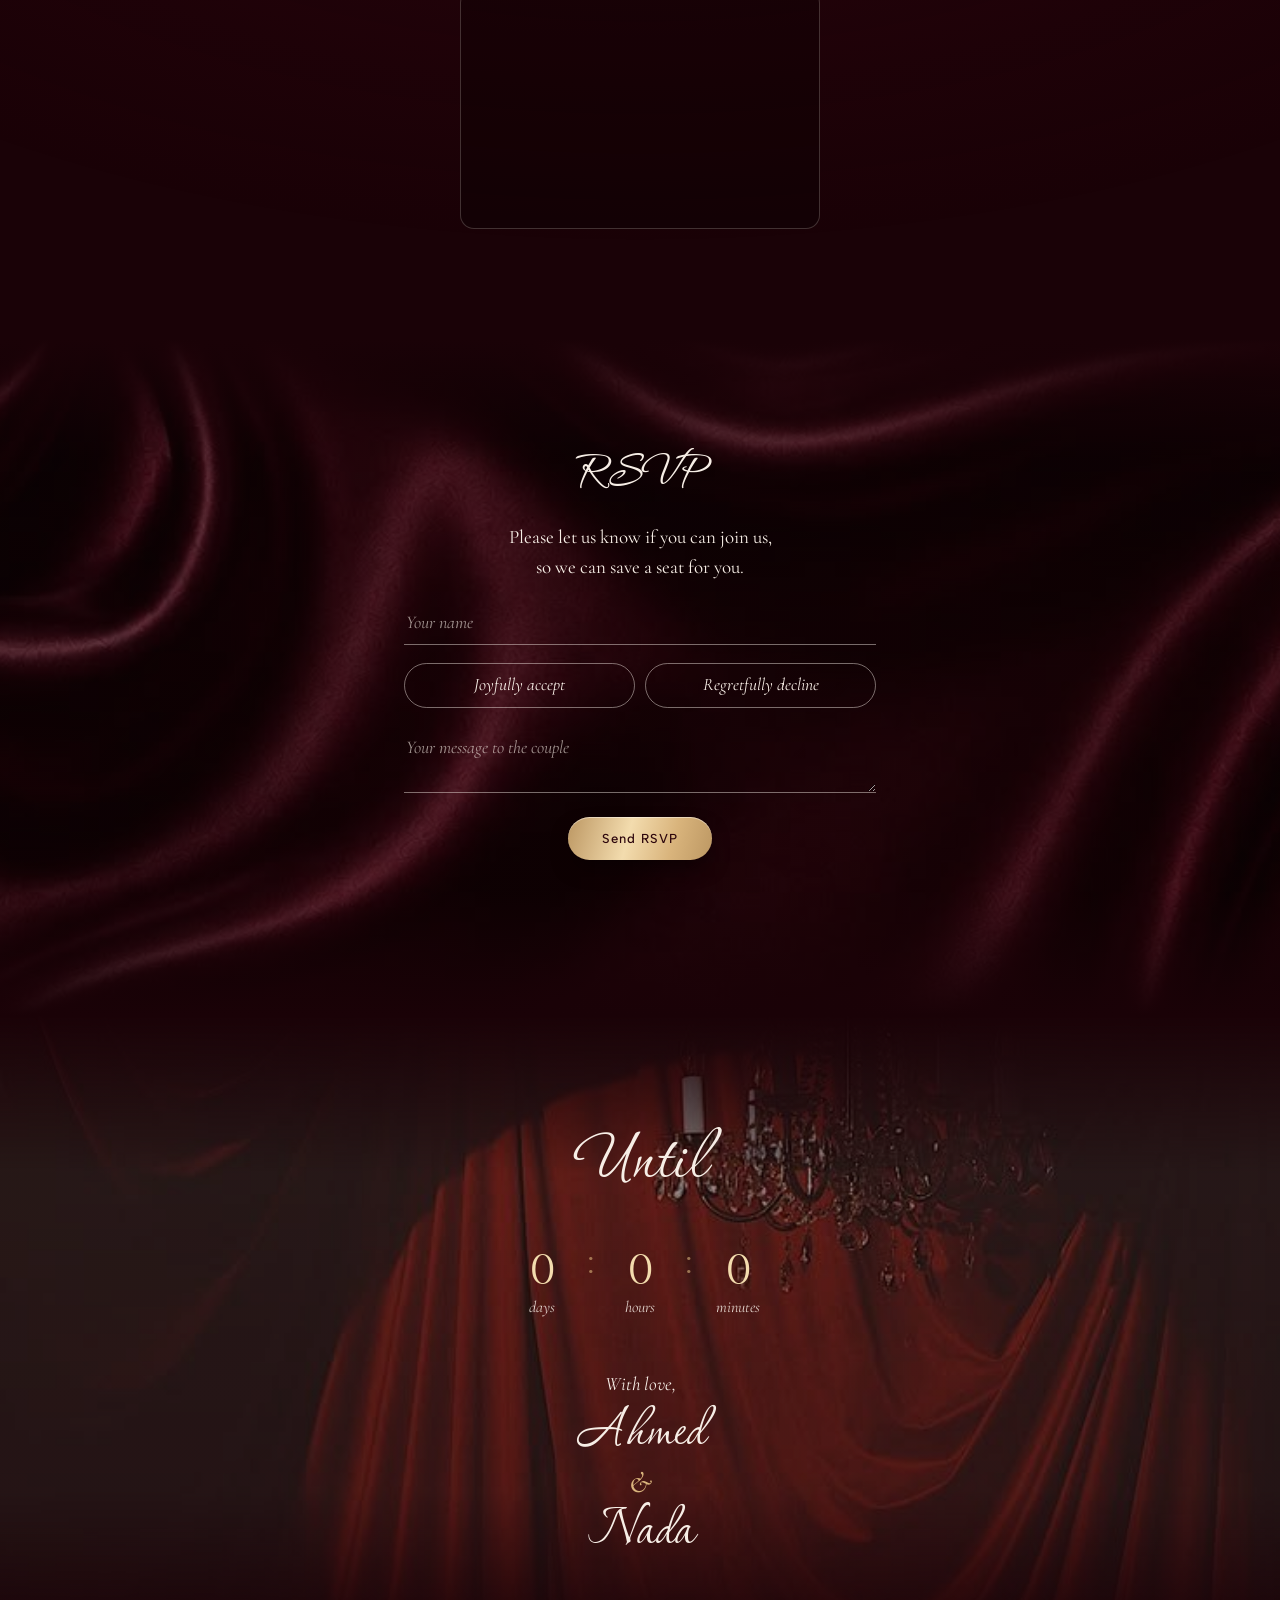
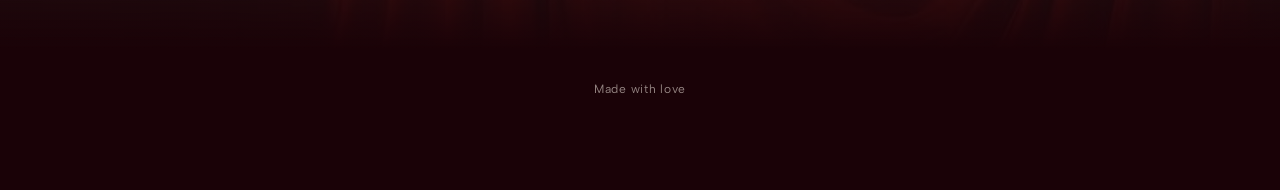
==== commit 4ae4fe49: "Publish the Arabic version (version bump) Co-Authored-By: Claude Opus 5.5 <noreply@anthropic.com> Cl" ====
--- a/index.html
+++ b/index.html
@@ -11,7 +11,7 @@
   <link rel="preconnect" href="https://fonts.googleapis.com">
   <link rel="preconnect" href="https://fonts.gstatic.com" crossorigin>
   <link id="fontsLink" rel="stylesheet" href="https://fonts.googleapis.com/css2?family=Corinthia:wght@400;700&family=Cormorant+Garamond:ital,wght@0,400;0,500;0,600;1,400;1,500;1,600&family=Gilda+Display&family=Albert+Sans:wght@500;600&display=swap">
-  <link rel="stylesheet" href="assets/css/invite.css?v=20261127e">
+  <link rel="stylesheet" href="assets/css/invite.css?v=20261127f">
   <link rel="preload" as="image" href="assets/media/glitter.jpg">
 </head>
 <body class="is-locked">
@@ -216,7 +216,7 @@
 
   <!-- config.js is always loaded fresh so published changes show at once -->
   <script>window.INVITE_SITE = new URLSearchParams(location.search).get('site') === 'ar' ? 'ar' : ''; window.INVITE_CONFIG_FILE = window.INVITE_SITE ? 'config-' + window.INVITE_SITE + '.js' : 'config.js'; document.write('<script src="' + window.INVITE_CONFIG_FILE + '?t=' + Date.now() + '"><\/script>');</script>
-  <script src="assets/js/store.js?v=20261127e"></script>
-  <script src="assets/js/invite.js?v=20261127e"></script>
+  <script src="assets/js/store.js?v=20261127f"></script>
+  <script src="assets/js/invite.js?v=20261127f"></script>
 </body>
 </html>
--- a/assets/css/invite.css
+++ b/assets/css/invite.css
@@ -389,7 +389,7 @@
 .timeline { list-style: none; margin: 48px auto 0; padding: 0; max-width: 360px; text-align: start; }
 .timeline li { display: grid; grid-template-columns: 92px 1fr; column-gap: 14px; }
 .timeline time { font-size: 24px; color: var(--ink); padding-top: 6px; }
-.timeline .tl__body { position: relative; padding: 0 0 38px 22px; opacity: .3; transition: opacity .7s ease; }
+.timeline .tl__body { position: relative; padding: 0 0 38px 0; padding-inline-start: 22px; opacity: .3; transition: opacity .7s ease; }
 .timeline li.lit .tl__body { opacity: 1; }
 .timeline b { display: block; font-family: var(--script); font-weight: 400; font-size: calc(30px * var(--script-scale)); line-height: 1.1; color: var(--ink); }
 .timeline span { display: block; font-size: 17px; color: #3b0710; opacity: .8; }
